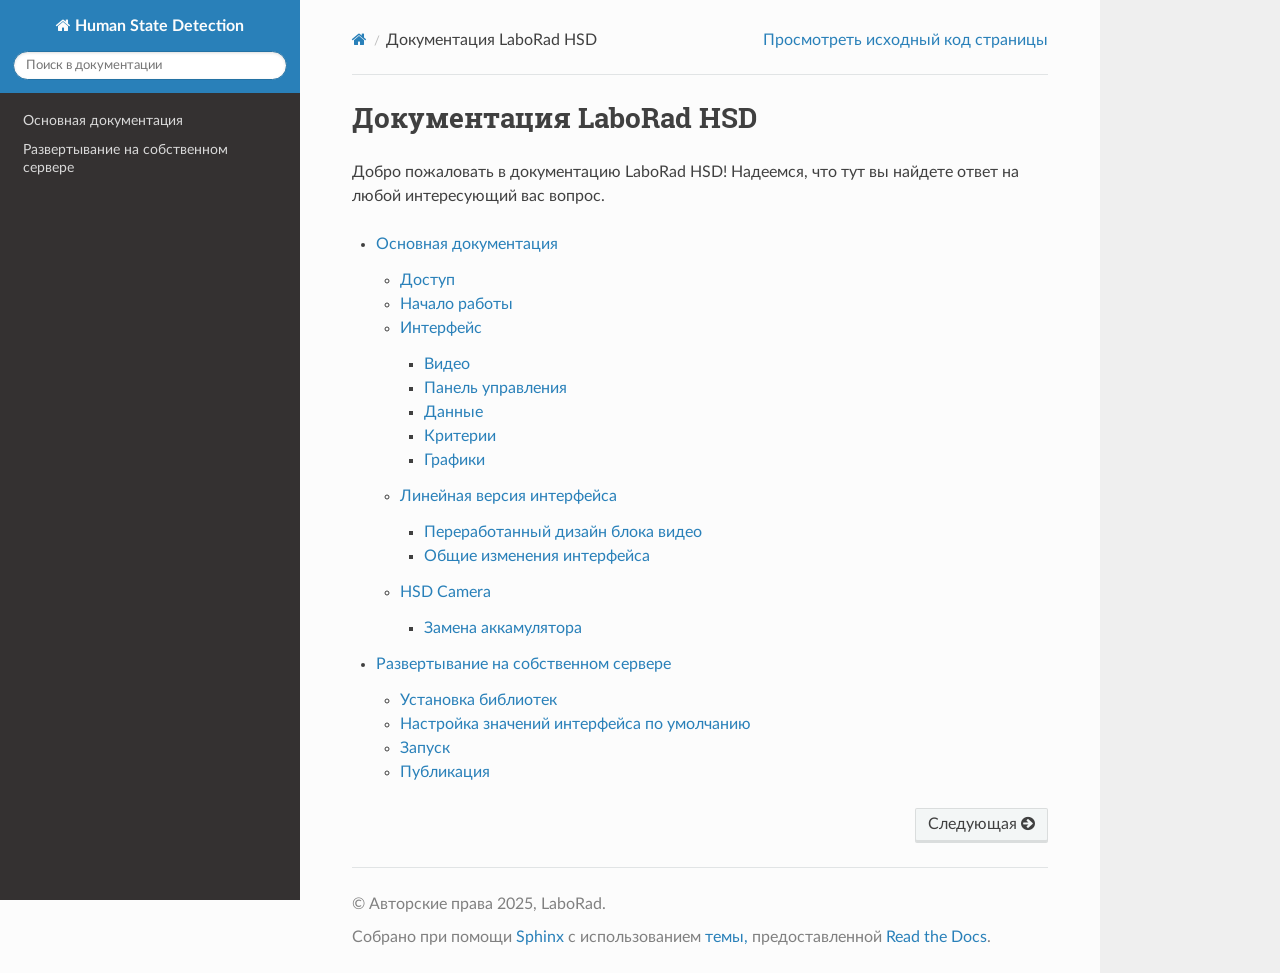
==== index.html @ dffed7c3 "Upload" ====
<!DOCTYPE html>
<html class="writer-html5" lang="ru" data-content_root="./">
<head>
  <meta charset="utf-8" /><meta name="viewport" content="width=device-width, initial-scale=1" />

  <meta name="viewport" content="width=device-width, initial-scale=1.0" />
  <title>Документация LaboRad HSD &mdash; документация Human State Detection preview 1.2.1</title>
      <link rel="stylesheet" type="text/css" href="_static/pygments.css?v=80d5e7a1" />
      <link rel="stylesheet" type="text/css" href="_static/css/theme.css?v=e59714d7" />

  
      <script src="_static/jquery.js?v=5d32c60e"></script>
      <script src="_static/_sphinx_javascript_frameworks_compat.js?v=2cd50e6c"></script>
      <script src="_static/documentation_options.js?v=bc2f3c57"></script>
      <script src="_static/doctools.js?v=9bcbadda"></script>
      <script src="_static/sphinx_highlight.js?v=dc90522c"></script>
      <script src="_static/translations.js?v=5b699b7f"></script>
    <script src="_static/js/theme.js"></script>
    <link rel="index" title="Алфавитный указатель" href="genindex.html" />
    <link rel="search" title="Поиск" href="search.html" />
    <link rel="next" title="Основная документация" href="main.html" /> 
</head>

<body class="wy-body-for-nav"> 
  <div class="wy-grid-for-nav">
    <nav data-toggle="wy-nav-shift" class="wy-nav-side">
      <div class="wy-side-scroll">
        <div class="wy-side-nav-search" >

          
          
          <a href="#" class="icon icon-home">
            Human State Detection
          </a>
<div role="search">
  <form id="rtd-search-form" class="wy-form" action="search.html" method="get">
    <input type="text" name="q" placeholder="Поиск в документации" aria-label="Поиск в документации" />
    <input type="hidden" name="check_keywords" value="yes" />
    <input type="hidden" name="area" value="default" />
  </form>
</div>
        </div><div class="wy-menu wy-menu-vertical" data-spy="affix" role="navigation" aria-label="Меню навигации">
              <ul>
<li class="toctree-l1"><a class="reference internal" href="main.html">Основная документация</a></li>
<li class="toctree-l1"><a class="reference internal" href="server.html">Развертывание на собственном сервере</a></li>
</ul>

        </div>
      </div>
    </nav>

    <section data-toggle="wy-nav-shift" class="wy-nav-content-wrap"><nav class="wy-nav-top" aria-label="Меню навигации для мобильных устройств" >
          <i data-toggle="wy-nav-top" class="fa fa-bars"></i>
          <a href="#">Human State Detection</a>
      </nav>

      <div class="wy-nav-content">
        <div class="rst-content">
          <div role="navigation" aria-label="Навигация по страницам">
  <ul class="wy-breadcrumbs">
      <li><a href="#" class="icon icon-home" aria-label="Home"></a></li>
      <li class="breadcrumb-item active">Документация LaboRad HSD</li>
      <li class="wy-breadcrumbs-aside">
            <a href="_sources/index.rst.txt" rel="nofollow"> Просмотреть исходный код страницы</a>
      </li>
  </ul>
  <hr/>
</div>
          <div role="main" class="document" itemscope="itemscope" itemtype="http://schema.org/Article">
           <div itemprop="articleBody">
             
  <section id="laborad-hsd">
<h1>Документация LaboRad HSD<a class="headerlink" href="#laborad-hsd" title="Ссылка на этот заголовок"></a></h1>
<p>Добро пожаловать в документацию LaboRad HSD! Надеемся, что тут вы найдете ответ на любой интересующий вас вопрос.</p>
<div class="toctree-wrapper compound">
<ul>
<li class="toctree-l1"><a class="reference internal" href="main.html">Основная документация</a><ul>
<li class="toctree-l2"><a class="reference internal" href="main.html#id3">Доступ</a></li>
<li class="toctree-l2"><a class="reference internal" href="main.html#id4">Начало работы</a></li>
<li class="toctree-l2"><a class="reference internal" href="main.html#id5">Интерфейс</a><ul>
<li class="toctree-l3"><a class="reference internal" href="main.html#id6">Видео</a></li>
<li class="toctree-l3"><a class="reference internal" href="main.html#id7">Панель управления</a></li>
<li class="toctree-l3"><a class="reference internal" href="main.html#id8">Данные</a></li>
<li class="toctree-l3"><a class="reference internal" href="main.html#id9">Критерии</a></li>
<li class="toctree-l3"><a class="reference internal" href="main.html#id11">Графики</a></li>
</ul>
</li>
<li class="toctree-l2"><a class="reference internal" href="main.html#id12">Линейная версия интерфейса</a><ul>
<li class="toctree-l3"><a class="reference internal" href="main.html#id13">Переработанный дизайн блока видео</a></li>
<li class="toctree-l3"><a class="reference internal" href="main.html#id14">Общие изменения интерфейса</a></li>
</ul>
</li>
<li class="toctree-l2"><a class="reference internal" href="main.html#hsd-camera">HSD Camera</a><ul>
<li class="toctree-l3"><a class="reference internal" href="main.html#id15">Замена аккамулятора</a></li>
</ul>
</li>
</ul>
</li>
<li class="toctree-l1"><a class="reference internal" href="server.html">Развертывание на собственном сервере</a><ul>
<li class="toctree-l2"><a class="reference internal" href="server.html#id2">Установка библиотек</a></li>
<li class="toctree-l2"><a class="reference internal" href="server.html#id3">Настройка значений интерфейса по умолчанию</a></li>
<li class="toctree-l2"><a class="reference internal" href="server.html#id4">Запуск</a></li>
<li class="toctree-l2"><a class="reference internal" href="server.html#id7">Публикация</a></li>
</ul>
</li>
</ul>
</div>
</section>


           </div>
          </div>
          <footer><div class="rst-footer-buttons" role="navigation" aria-label="Нижняя область">
        <a href="main.html" class="btn btn-neutral float-right" title="Основная документация" accesskey="n" rel="next">Следующая <span class="fa fa-arrow-circle-right" aria-hidden="true"></span></a>
    </div>

  <hr/>

  <div role="contentinfo">
    <p>&#169; Авторские права 2025, LaboRad. </p>
  </div>

  Собрано при помощи <a href="https://www.sphinx-doc.org/">Sphinx</a> с использованием
    <a href="https://github.com/readthedocs/sphinx_rtd_theme">темы,</a>
    предоставленной <a href="https://readthedocs.org">Read the Docs</a>.
   

</footer>
        </div>
      </div>
    </section>
  </div>
  <script>
      jQuery(function () {
          SphinxRtdTheme.Navigation.enable(true);
      });
  </script> 

</body>
</html>
---- _static/css/theme.css ----
html{box-sizing:border-box}*,:after,:before{box-sizing:inherit}article,aside,details,figcaption,figure,footer,header,hgroup,nav,section{display:block}audio,canvas,video{display:inline-block;*display:inline;*zoom:1}[hidden],audio:not([controls]){display:none}*{-webkit-box-sizing:border-box;-moz-box-sizing:border-box;box-sizing:border-box}html{font-size:100%;-webkit-text-size-adjust:100%;-ms-text-size-adjust:100%}body{margin:0}a:active,a:hover{outline:0}abbr[title]{border-bottom:1px dotted}b,strong{font-weight:700}blockquote{margin:0}dfn{font-style:italic}ins{background:#ff9;text-decoration:none}ins,mark{color:#000}mark{background:#ff0;font-style:italic;font-weight:700}.rst-content code,.rst-content tt,code,kbd,pre,samp{font-family:monospace,serif;_font-family:courier new,monospace;font-size:1em}pre{white-space:pre}q{quotes:none}q:after,q:before{content:"";content:none}small{font-size:85%}sub,sup{font-size:75%;line-height:0;position:relative;vertical-align:baseline}sup{top:-.5em}sub{bottom:-.25em}dl,ol,ul{margin:0;padding:0;list-style:none;list-style-image:none}li{list-style:none}dd{margin:0}img{border:0;-ms-interpolation-mode:bicubic;vertical-align:middle;max-width:100%}svg:not(:root){overflow:hidden}figure,form{margin:0}label{cursor:pointer}button,input,select,textarea{font-size:100%;margin:0;vertical-align:baseline;*vertical-align:middle}button,input{line-height:normal}button,input[type=button],input[type=reset],input[type=submit]{cursor:pointer;-webkit-appearance:button;*overflow:visible}button[disabled],input[disabled]{cursor:default}input[type=search]{-webkit-appearance:textfield;-moz-box-sizing:content-box;-webkit-box-sizing:content-box;box-sizing:content-box}textarea{resize:vertical}table{border-collapse:collapse;border-spacing:0}td{vertical-align:top}.chromeframe{margin:.2em 0;background:#ccc;color:#000;padding:.2em 0}.ir{display:block;border:0;text-indent:-999em;overflow:hidden;background-color:transparent;background-repeat:no-repeat;text-align:left;direction:ltr;*line-height:0}.ir br{display:none}.hidden{display:none!important;visibility:hidden}.visuallyhidden{border:0;clip:rect(0 0 0 0);height:1px;margin:-1px;overflow:hidden;padding:0;position:absolute;width:1px}.visuallyhidden.focusable:active,.visuallyhidden.focusable:focus{clip:auto;height:auto;margin:0;overflow:visible;position:static;width:auto}.invisible{visibility:hidden}.relative{position:relative}big,small{font-size:100%}@media print{body,html,section{background:none!important}*{box-shadow:none!important;text-shadow:none!important;filter:none!important;-ms-filter:none!important}a,a:visited{text-decoration:underline}.ir a:after,a[href^="#"]:after,a[href^="javascript:"]:after{content:""}blockquote,pre{page-break-inside:avoid}thead{display:table-header-group}img,tr{page-break-inside:avoid}img{max-width:100%!important}@page{margin:.5cm}.rst-content .toctree-wrapper>p.caption,h2,h3,p{orphans:3;widows:3}.rst-content .toctree-wrapper>p.caption,h2,h3{page-break-after:avoid}}.btn,.fa:before,.icon:before,.rst-content .admonition,.rst-content .admonition-title:before,.rst-content .admonition-todo,.rst-content .attention,.rst-content .caution,.rst-content .code-block-caption .headerlink:before,.rst-content .danger,.rst-content .eqno .headerlink:before,.rst-content .error,.rst-content .hint,.rst-content .important,.rst-content .note,.rst-content .seealso,.rst-content .tip,.rst-content .warning,.rst-content code.download span:first-child:before,.rst-content dl dt .headerlink:before,.rst-content h1 .headerlink:before,.rst-content h2 .headerlink:before,.rst-content h3 .headerlink:before,.rst-content h4 .headerlink:before,.rst-content h5 .headerlink:before,.rst-content h6 .headerlink:before,.rst-content p.caption .headerlink:before,.rst-content p .headerlink:before,.rst-content table>caption .headerlink:before,.rst-content tt.download span:first-child:before,.wy-alert,.wy-dropdown .caret:before,.wy-inline-validate.wy-inline-validate-danger .wy-input-context:before,.wy-inline-validate.wy-inline-validate-info .wy-input-context:before,.wy-inline-validate.wy-inline-validate-success .wy-input-context:before,.wy-inline-validate.wy-inline-validate-warning .wy-input-context:before,.wy-menu-vertical li.current>a button.toctree-expand:before,.wy-menu-vertical li.on a button.toctree-expand:before,.wy-menu-vertical li button.toctree-expand:before,input[type=color],input[type=date],input[type=datetime-local],input[type=datetime],input[type=email],input[type=month],input[type=number],input[type=password],input[type=search],input[type=tel],input[type=text],input[type=time],input[type=url],input[type=week],select,textarea{-webkit-font-smoothing:antialiased}.clearfix{*zoom:1}.clearfix:after,.clearfix:before{display:table;content:""}.clearfix:after{clear:both}/*!
 *  Font Awesome 4.7.0 by @davegandy - http://fontawesome.io - @fontawesome
 *  License - http://fontawesome.io/license (Font: SIL OFL 1.1, CSS: MIT License)
 */@font-face{font-family:FontAwesome;src:url(fonts/fontawesome-webfont.eot?674f50d287a8c48dc19ba404d20fe713);src:url(fonts/fontawesome-webfont.eot?674f50d287a8c48dc19ba404d20fe713?#iefix&v=4.7.0) format("embedded-opentype"),url(fonts/fontawesome-webfont.woff2?af7ae505a9eed503f8b8e6982036873e) format("woff2"),url(fonts/fontawesome-webfont.woff?fee66e712a8a08eef5805a46892932ad) format("woff"),url(fonts/fontawesome-webfont.ttf?b06871f281fee6b241d60582ae9369b9) format("truetype"),url(fonts/fontawesome-webfont.svg?912ec66d7572ff821749319396470bde#fontawesomeregular) format("svg");font-weight:400;font-style:normal}.fa,.icon,.rst-content .admonition-title,.rst-content .code-block-caption .headerlink,.rst-content .eqno .headerlink,.rst-content code.download span:first-child,.rst-content dl dt .headerlink,.rst-content h1 .headerlink,.rst-content h2 .headerlink,.rst-content h3 .headerlink,.rst-content h4 .headerlink,.rst-content h5 .headerlink,.rst-content h6 .headerlink,.rst-content p.caption .headerlink,.rst-content p .headerlink,.rst-content table>caption .headerlink,.rst-content tt.download span:first-child,.wy-menu-vertical li.current>a button.toctree-expand,.wy-menu-vertical li.on a button.toctree-expand,.wy-menu-vertical li button.toctree-expand{display:inline-block;font:normal normal normal 14px/1 FontAwesome;font-size:inherit;text-rendering:auto;-webkit-font-smoothing:antialiased;-moz-osx-font-smoothing:grayscale}.fa-lg{font-size:1.33333em;line-height:.75em;vertical-align:-15%}.fa-2x{font-size:2em}.fa-3x{font-size:3em}.fa-4x{font-size:4em}.fa-5x{font-size:5em}.fa-fw{width:1.28571em;text-align:center}.fa-ul{padding-left:0;margin-left:2.14286em;list-style-type:none}.fa-ul>li{position:relative}.fa-li{position:absolute;left:-2.14286em;width:2.14286em;top:.14286em;text-align:center}.fa-li.fa-lg{left:-1.85714em}.fa-border{padding:.2em .25em .15em;border:.08em solid #eee;border-radius:.1em}.fa-pull-left{float:left}.fa-pull-right{float:right}.fa-pull-left.icon,.fa.fa-pull-left,.rst-content .code-block-caption .fa-pull-left.headerlink,.rst-content .eqno .fa-pull-left.headerlink,.rst-content .fa-pull-left.admonition-title,.rst-content code.download span.fa-pull-left:first-child,.rst-content dl dt .fa-pull-left.headerlink,.rst-content h1 .fa-pull-left.headerlink,.rst-content h2 .fa-pull-left.headerlink,.rst-content h3 .fa-pull-left.headerlink,.rst-content h4 .fa-pull-left.headerlink,.rst-content h5 .fa-pull-left.headerlink,.rst-content h6 .fa-pull-left.headerlink,.rst-content p .fa-pull-left.headerlink,.rst-content table>caption .fa-pull-left.headerlink,.rst-content tt.download span.fa-pull-left:first-child,.wy-menu-vertical li.current>a button.fa-pull-left.toctree-expand,.wy-menu-vertical li.on a button.fa-pull-left.toctree-expand,.wy-menu-vertical li button.fa-pull-left.toctree-expand{margin-right:.3em}.fa-pull-right.icon,.fa.fa-pull-right,.rst-content .code-block-caption .fa-pull-right.headerlink,.rst-content .eqno .fa-pull-right.headerlink,.rst-content .fa-pull-right.admonition-title,.rst-content code.download span.fa-pull-right:first-child,.rst-content dl dt .fa-pull-right.headerlink,.rst-content h1 .fa-pull-right.headerlink,.rst-content h2 .fa-pull-right.headerlink,.rst-content h3 .fa-pull-right.headerlink,.rst-content h4 .fa-pull-right.headerlink,.rst-content h5 .fa-pull-right.headerlink,.rst-content h6 .fa-pull-right.headerlink,.rst-content p .fa-pull-right.headerlink,.rst-content table>caption .fa-pull-right.headerlink,.rst-content tt.download span.fa-pull-right:first-child,.wy-menu-vertical li.current>a button.fa-pull-right.toctree-expand,.wy-menu-vertical li.on a button.fa-pull-right.toctree-expand,.wy-menu-vertical li button.fa-pull-right.toctree-expand{margin-left:.3em}.pull-right{float:right}.pull-left{float:left}.fa.pull-left,.pull-left.icon,.rst-content .code-block-caption .pull-left.headerlink,.rst-content .eqno .pull-left.headerlink,.rst-content .pull-left.admonition-title,.rst-content code.download span.pull-left:first-child,.rst-content dl dt .pull-left.headerlink,.rst-content h1 .pull-left.headerlink,.rst-content h2 .pull-left.headerlink,.rst-content h3 .pull-left.headerlink,.rst-content h4 .pull-left.headerlink,.rst-content h5 .pull-left.headerlink,.rst-content h6 .pull-left.headerlink,.rst-content p .pull-left.headerlink,.rst-content table>caption .pull-left.headerlink,.rst-content tt.download span.pull-left:first-child,.wy-menu-vertical li.current>a button.pull-left.toctree-expand,.wy-menu-vertical li.on a button.pull-left.toctree-expand,.wy-menu-vertical li button.pull-left.toctree-expand{margin-right:.3em}.fa.pull-right,.pull-right.icon,.rst-content .code-block-caption .pull-right.headerlink,.rst-content .eqno .pull-right.headerlink,.rst-content .pull-right.admonition-title,.rst-content code.download span.pull-right:first-child,.rst-content dl dt .pull-right.headerlink,.rst-content h1 .pull-right.headerlink,.rst-content h2 .pull-right.headerlink,.rst-content h3 .pull-right.headerlink,.rst-content h4 .pull-right.headerlink,.rst-content h5 .pull-right.headerlink,.rst-content h6 .pull-right.headerlink,.rst-content p .pull-right.headerlink,.rst-content table>caption .pull-right.headerlink,.rst-content tt.download span.pull-right:first-child,.wy-menu-vertical li.current>a button.pull-right.toctree-expand,.wy-menu-vertical li.on a button.pull-right.toctree-expand,.wy-menu-vertical li button.pull-right.toctree-expand{margin-left:.3em}.fa-spin{-webkit-animation:fa-spin 2s linear infinite;animation:fa-spin 2s linear infinite}.fa-pulse{-webkit-animation:fa-spin 1s steps(8) infinite;animation:fa-spin 1s steps(8) infinite}@-webkit-keyframes fa-spin{0%{-webkit-transform:rotate(0deg);transform:rotate(0deg)}to{-webkit-transform:rotate(359deg);transform:rotate(359deg)}}@keyframes fa-spin{0%{-webkit-transform:rotate(0deg);transform:rotate(0deg)}to{-webkit-transform:rotate(359deg);transform:rotate(359deg)}}.fa-rotate-90{-ms-filter:"progid:DXImageTransform.Microsoft.BasicImage(rotation=1)";-webkit-transform:rotate(90deg);-ms-transform:rotate(90deg);transform:rotate(90deg)}.fa-rotate-180{-ms-filter:"progid:DXImageTransform.Microsoft.BasicImage(rotation=2)";-webkit-transform:rotate(180deg);-ms-transform:rotate(180deg);transform:rotate(180deg)}.fa-rotate-270{-ms-filter:"progid:DXImageTransform.Microsoft.BasicImage(rotation=3)";-webkit-transform:rotate(270deg);-ms-transform:rotate(270deg);transform:rotate(270deg)}.fa-flip-horizontal{-ms-filter:"progid:DXImageTransform.Microsoft.BasicImage(rotation=0, mirror=1)";-webkit-transform:scaleX(-1);-ms-transform:scaleX(-1);transform:scaleX(-1)}.fa-flip-vertical{-ms-filter:"progid:DXImageTransform.Microsoft.BasicImage(rotation=2, mirror=1)";-webkit-transform:scaleY(-1);-ms-transform:scaleY(-1);transform:scaleY(-1)}:root .fa-flip-horizontal,:root .fa-flip-vertical,:root .fa-rotate-90,:root .fa-rotate-180,:root .fa-rotate-270{filter:none}.fa-stack{position:relative;display:inline-block;width:2em;height:2em;line-height:2em;vertical-align:middle}.fa-stack-1x,.fa-stack-2x{position:absolute;left:0;width:100%;text-align:center}.fa-stack-1x{line-height:inherit}.fa-stack-2x{font-size:2em}.fa-inverse{color:#fff}.fa-glass:before{content:""}.fa-music:before{content:""}.fa-search:before,.icon-search:before{content:""}.fa-envelope-o:before{content:""}.fa-heart:before{content:""}.fa-star:before{content:""}.fa-star-o:before{content:""}.fa-user:before{content:""}.fa-film:before{content:""}.fa-th-large:before{content:""}.fa-th:before{content:""}.fa-th-list:before{content:""}.fa-check:before{content:""}.fa-close:before,.fa-remove:before,.fa-times:before{content:""}.fa-search-plus:before{content:""}.fa-search-minus:before{content:""}.fa-power-off:before{content:""}.fa-signal:before{content:""}.fa-cog:before,.fa-gear:before{content:""}.fa-trash-o:before{content:""}.fa-home:before,.icon-home:before{content:""}.fa-file-o:before{content:""}.fa-clock-o:before{content:""}.fa-road:before{content:""}.fa-download:before,.rst-content code.download span:first-child:before,.rst-content tt.download span:first-child:before{content:""}.fa-arrow-circle-o-down:before{content:""}.fa-arrow-circle-o-up:before{content:""}.fa-inbox:before{content:""}.fa-play-circle-o:before{content:""}.fa-repeat:before,.fa-rotate-right:before{content:""}.fa-refresh:before{content:""}.fa-list-alt:before{content:""}.fa-lock:before{content:""}.fa-flag:before{content:""}.fa-headphones:before{content:""}.fa-volume-off:before{content:""}.fa-volume-down:before{content:""}.fa-volume-up:before{content:""}.fa-qrcode:before{content:""}.fa-barcode:before{content:""}.fa-tag:before{content:""}.fa-tags:before{content:""}.fa-book:before,.icon-book:before{content:""}.fa-bookmark:before{content:""}.fa-print:before{content:""}.fa-camera:before{content:""}.fa-font:before{content:""}.fa-bold:before{content:""}.fa-italic:before{content:""}.fa-text-height:before{content:""}.fa-text-width:before{content:""}.fa-align-left:before{content:""}.fa-align-center:before{content:""}.fa-align-right:before{content:""}.fa-align-justify:before{content:""}.fa-list:before{content:""}.fa-dedent:before,.fa-outdent:before{content:""}.fa-indent:before{content:""}.fa-video-camera:before{content:""}.fa-image:before,.fa-photo:before,.fa-picture-o:before{content:""}.fa-pencil:before{content:""}.fa-map-marker:before{content:""}.fa-adjust:before{content:""}.fa-tint:before{content:""}.fa-edit:before,.fa-pencil-square-o:before{content:""}.fa-share-square-o:before{content:""}.fa-check-square-o:before{content:""}.fa-arrows:before{content:""}.fa-step-backward:before{content:""}.fa-fast-backward:before{content:""}.fa-backward:before{content:""}.fa-play:before{content:""}.fa-pause:before{content:""}.fa-stop:before{content:""}.fa-forward:before{content:""}.fa-fast-forward:before{content:""}.fa-step-forward:before{content:""}.fa-eject:before{content:""}.fa-chevron-left:before{content:""}.fa-chevron-right:before{content:""}.fa-plus-circle:before{content:""}.fa-minus-circle:before{content:""}.fa-times-circle:before,.wy-inline-validate.wy-inline-validate-danger .wy-input-context:before{content:""}.fa-check-circle:before,.wy-inline-validate.wy-inline-validate-success .wy-input-context:before{content:""}.fa-question-circle:before{content:""}.fa-info-circle:before{content:""}.fa-crosshairs:before{content:""}.fa-times-circle-o:before{content:""}.fa-check-circle-o:before{content:""}.fa-ban:before{content:""}.fa-arrow-left:before{content:""}.fa-arrow-right:before{content:""}.fa-arrow-up:before{content:""}.fa-arrow-down:before{content:""}.fa-mail-forward:before,.fa-share:before{content:""}.fa-expand:before{content:""}.fa-compress:before{content:""}.fa-plus:before{content:""}.fa-minus:before{content:""}.fa-asterisk:before{content:""}.fa-exclamation-circle:before,.rst-content .admonition-title:before,.wy-inline-validate.wy-inline-validate-info .wy-input-context:before,.wy-inline-validate.wy-inline-validate-warning .wy-input-context:before{content:""}.fa-gift:before{content:""}.fa-leaf:before{content:""}.fa-fire:before,.icon-fire:before{content:""}.fa-eye:before{content:""}.fa-eye-slash:before{content:""}.fa-exclamation-triangle:before,.fa-warning:before{content:""}.fa-plane:before{content:""}.fa-calendar:before{content:""}.fa-random:before{content:""}.fa-comment:before{content:""}.fa-magnet:before{content:""}.fa-chevron-up:before{content:""}.fa-chevron-down:before{content:""}.fa-retweet:before{content:""}.fa-shopping-cart:before{content:""}.fa-folder:before{content:""}.fa-folder-open:before{content:""}.fa-arrows-v:before{content:""}.fa-arrows-h:before{content:""}.fa-bar-chart-o:before,.fa-bar-chart:before{content:""}.fa-twitter-square:before{content:""}.fa-facebook-square:before{content:""}.fa-camera-retro:before{content:""}.fa-key:before{content:""}.fa-cogs:before,.fa-gears:before{content:""}.fa-comments:before{content:""}.fa-thumbs-o-up:before{content:""}.fa-thumbs-o-down:before{content:""}.fa-star-half:before{content:""}.fa-heart-o:before{content:""}.fa-sign-out:before{content:""}.fa-linkedin-square:before{content:""}.fa-thumb-tack:before{content:""}.fa-external-link:before{content:""}.fa-sign-in:before{content:""}.fa-trophy:before{content:""}.fa-github-square:before{content:""}.fa-upload:before{content:""}.fa-lemon-o:before{content:""}.fa-phone:before{content:""}.fa-square-o:before{content:""}.fa-bookmark-o:before{content:""}.fa-phone-square:before{content:""}.fa-twitter:before{content:""}.fa-facebook-f:before,.fa-facebook:before{content:""}.fa-github:before,.icon-github:before{content:""}.fa-unlock:before{content:""}.fa-credit-card:before{content:""}.fa-feed:before,.fa-rss:before{content:""}.fa-hdd-o:before{content:""}.fa-bullhorn:before{content:""}.fa-bell:before{content:""}.fa-certificate:before{content:""}.fa-hand-o-right:before{content:""}.fa-hand-o-left:before{content:""}.fa-hand-o-up:before{content:""}.fa-hand-o-down:before{content:""}.fa-arrow-circle-left:before,.icon-circle-arrow-left:before{content:""}.fa-arrow-circle-right:before,.icon-circle-arrow-right:before{content:""}.fa-arrow-circle-up:before{content:""}.fa-arrow-circle-down:before{content:""}.fa-globe:before{content:""}.fa-wrench:before{content:""}.fa-tasks:before{content:""}.fa-filter:before{content:""}.fa-briefcase:before{content:""}.fa-arrows-alt:before{content:""}.fa-group:before,.fa-users:before{content:""}.fa-chain:before,.fa-link:before,.icon-link:before{content:""}.fa-cloud:before{content:""}.fa-flask:before{content:""}.fa-cut:before,.fa-scissors:before{content:""}.fa-copy:before,.fa-files-o:before{content:""}.fa-paperclip:before{content:""}.fa-floppy-o:before,.fa-save:before{content:""}.fa-square:before{content:""}.fa-bars:before,.fa-navicon:before,.fa-reorder:before{content:""}.fa-list-ul:before{content:""}.fa-list-ol:before{content:""}.fa-strikethrough:before{content:""}.fa-underline:before{content:""}.fa-table:before{content:""}.fa-magic:before{content:""}.fa-truck:before{content:""}.fa-pinterest:before{content:""}.fa-pinterest-square:before{content:""}.fa-google-plus-square:before{content:""}.fa-google-plus:before{content:""}.fa-money:before{content:""}.fa-caret-down:before,.icon-caret-down:before,.wy-dropdown .caret:before{content:""}.fa-caret-up:before{content:""}.fa-caret-left:before{content:""}.fa-caret-right:before{content:""}.fa-columns:before{content:""}.fa-sort:before,.fa-unsorted:before{content:""}.fa-sort-desc:before,.fa-sort-down:before{content:""}.fa-sort-asc:before,.fa-sort-up:before{content:""}.fa-envelope:before{content:""}.fa-linkedin:before{content:""}.fa-rotate-left:before,.fa-undo:before{content:""}.fa-gavel:before,.fa-legal:before{content:""}.fa-dashboard:before,.fa-tachometer:before{content:""}.fa-comment-o:before{content:""}.fa-comments-o:before{content:""}.fa-bolt:before,.fa-flash:before{content:""}.fa-sitemap:before{content:""}.fa-umbrella:before{content:""}.fa-clipboard:before,.fa-paste:before{content:""}.fa-lightbulb-o:before{content:""}.fa-exchange:before{content:""}.fa-cloud-download:before{content:""}.fa-cloud-upload:before{content:""}.fa-user-md:before{content:""}.fa-stethoscope:before{content:""}.fa-suitcase:before{content:""}.fa-bell-o:before{content:""}.fa-coffee:before{content:""}.fa-cutlery:before{content:""}.fa-file-text-o:before{content:""}.fa-building-o:before{content:""}.fa-hospital-o:before{content:""}.fa-ambulance:before{content:""}.fa-medkit:before{content:""}.fa-fighter-jet:before{content:""}.fa-beer:before{content:""}.fa-h-square:before{content:""}.fa-plus-square:before{content:""}.fa-angle-double-left:before{content:""}.fa-angle-double-right:before{content:""}.fa-angle-double-up:before{content:""}.fa-angle-double-down:before{content:""}.fa-angle-left:before{content:""}.fa-angle-right:before{content:""}.fa-angle-up:before{content:""}.fa-angle-down:before{content:""}.fa-desktop:before{content:""}.fa-laptop:before{content:""}.fa-tablet:before{content:""}.fa-mobile-phone:before,.fa-mobile:before{content:""}.fa-circle-o:before{content:""}.fa-quote-left:before{content:""}.fa-quote-right:before{content:""}.fa-spinner:before{content:""}.fa-circle:before{content:""}.fa-mail-reply:before,.fa-reply:before{content:""}.fa-github-alt:before{content:""}.fa-folder-o:before{content:""}.fa-folder-open-o:before{content:""}.fa-smile-o:before{content:""}.fa-frown-o:before{content:""}.fa-meh-o:before{content:""}.fa-gamepad:before{content:""}.fa-keyboard-o:before{content:""}.fa-flag-o:before{content:""}.fa-flag-checkered:before{content:""}.fa-terminal:before{content:""}.fa-code:before{content:""}.fa-mail-reply-all:before,.fa-reply-all:before{content:""}.fa-star-half-empty:before,.fa-star-half-full:before,.fa-star-half-o:before{content:""}.fa-location-arrow:before{content:""}.fa-crop:before{content:""}.fa-code-fork:before{content:""}.fa-chain-broken:before,.fa-unlink:before{content:""}.fa-question:before{content:""}.fa-info:before{content:""}.fa-exclamation:before{content:""}.fa-superscript:before{content:""}.fa-subscript:before{content:""}.fa-eraser:before{content:""}.fa-puzzle-piece:before{content:""}.fa-microphone:before{content:""}.fa-microphone-slash:before{content:""}.fa-shield:before{content:""}.fa-calendar-o:before{content:""}.fa-fire-extinguisher:before{content:""}.fa-rocket:before{content:""}.fa-maxcdn:before{content:""}.fa-chevron-circle-left:before{content:""}.fa-chevron-circle-right:before{content:""}.fa-chevron-circle-up:before{content:""}.fa-chevron-circle-down:before{content:""}.fa-html5:before{content:""}.fa-css3:before{content:""}.fa-anchor:before{content:""}.fa-unlock-alt:before{content:""}.fa-bullseye:before{content:""}.fa-ellipsis-h:before{content:""}.fa-ellipsis-v:before{content:""}.fa-rss-square:before{content:""}.fa-play-circle:before{content:""}.fa-ticket:before{content:""}.fa-minus-square:before{content:""}.fa-minus-square-o:before,.wy-menu-vertical li.current>a button.toctree-expand:before,.wy-menu-vertical li.on a button.toctree-expand:before{content:""}.fa-level-up:before{content:""}.fa-level-down:before{content:""}.fa-check-square:before{content:""}.fa-pencil-square:before{content:""}.fa-external-link-square:before{content:""}.fa-share-square:before{content:""}.fa-compass:before{content:""}.fa-caret-square-o-down:before,.fa-toggle-down:before{content:""}.fa-caret-square-o-up:before,.fa-toggle-up:before{content:""}.fa-caret-square-o-right:before,.fa-toggle-right:before{content:""}.fa-eur:before,.fa-euro:before{content:""}.fa-gbp:before{content:""}.fa-dollar:before,.fa-usd:before{content:""}.fa-inr:before,.fa-rupee:before{content:""}.fa-cny:before,.fa-jpy:before,.fa-rmb:before,.fa-yen:before{content:""}.fa-rouble:before,.fa-rub:before,.fa-ruble:before{content:""}.fa-krw:before,.fa-won:before{content:""}.fa-bitcoin:before,.fa-btc:before{content:""}.fa-file:before{content:""}.fa-file-text:before{content:""}.fa-sort-alpha-asc:before{content:""}.fa-sort-alpha-desc:before{content:""}.fa-sort-amount-asc:before{content:""}.fa-sort-amount-desc:before{content:""}.fa-sort-numeric-asc:before{content:""}.fa-sort-numeric-desc:before{content:""}.fa-thumbs-up:before{content:""}.fa-thumbs-down:before{content:""}.fa-youtube-square:before{content:""}.fa-youtube:before{content:""}.fa-xing:before{content:""}.fa-xing-square:before{content:""}.fa-youtube-play:before{content:""}.fa-dropbox:before{content:""}.fa-stack-overflow:before{content:""}.fa-instagram:before{content:""}.fa-flickr:before{content:""}.fa-adn:before{content:""}.fa-bitbucket:before,.icon-bitbucket:before{content:""}.fa-bitbucket-square:before{content:""}.fa-tumblr:before{content:""}.fa-tumblr-square:before{content:""}.fa-long-arrow-down:before{content:""}.fa-long-arrow-up:before{content:""}.fa-long-arrow-left:before{content:""}.fa-long-arrow-right:before{content:""}.fa-apple:before{content:""}.fa-windows:before{content:""}.fa-android:before{content:""}.fa-linux:before{content:""}.fa-dribbble:before{content:""}.fa-skype:before{content:""}.fa-foursquare:before{content:""}.fa-trello:before{content:""}.fa-female:before{content:""}.fa-male:before{content:""}.fa-gittip:before,.fa-gratipay:before{content:""}.fa-sun-o:before{content:""}.fa-moon-o:before{content:""}.fa-archive:before{content:""}.fa-bug:before{content:""}.fa-vk:before{content:""}.fa-weibo:before{content:""}.fa-renren:before{content:""}.fa-pagelines:before{content:""}.fa-stack-exchange:before{content:""}.fa-arrow-circle-o-right:before{content:""}.fa-arrow-circle-o-left:before{content:""}.fa-caret-square-o-left:before,.fa-toggle-left:before{content:""}.fa-dot-circle-o:before{content:""}.fa-wheelchair:before{content:""}.fa-vimeo-square:before{content:""}.fa-try:before,.fa-turkish-lira:before{content:""}.fa-plus-square-o:before,.wy-menu-vertical li button.toctree-expand:before{content:""}.fa-space-shuttle:before{content:""}.fa-slack:before{content:""}.fa-envelope-square:before{content:""}.fa-wordpress:before{content:""}.fa-openid:before{content:""}.fa-bank:before,.fa-institution:before,.fa-university:before{content:""}.fa-graduation-cap:before,.fa-mortar-board:before{content:""}.fa-yahoo:before{content:""}.fa-google:before{content:""}.fa-reddit:before{content:""}.fa-reddit-square:before{content:""}.fa-stumbleupon-circle:before{content:""}.fa-stumbleupon:before{content:""}.fa-delicious:before{content:""}.fa-digg:before{content:""}.fa-pied-piper-pp:before{content:""}.fa-pied-piper-alt:before{content:""}.fa-drupal:before{content:""}.fa-joomla:before{content:""}.fa-language:before{content:""}.fa-fax:before{content:""}.fa-building:before{content:""}.fa-child:before{content:""}.fa-paw:before{content:""}.fa-spoon:before{content:""}.fa-cube:before{content:""}.fa-cubes:before{content:""}.fa-behance:before{content:""}.fa-behance-square:before{content:""}.fa-steam:before{content:""}.fa-steam-square:before{content:""}.fa-recycle:before{content:""}.fa-automobile:before,.fa-car:before{content:""}.fa-cab:before,.fa-taxi:before{content:""}.fa-tree:before{content:""}.fa-spotify:before{content:""}.fa-deviantart:before{content:""}.fa-soundcloud:before{content:""}.fa-database:before{content:""}.fa-file-pdf-o:before{content:""}.fa-file-word-o:before{content:""}.fa-file-excel-o:before{content:""}.fa-file-powerpoint-o:before{content:""}.fa-file-image-o:before,.fa-file-photo-o:before,.fa-file-picture-o:before{content:""}.fa-file-archive-o:before,.fa-file-zip-o:before{content:""}.fa-file-audio-o:before,.fa-file-sound-o:before{content:""}.fa-file-movie-o:before,.fa-file-video-o:before{content:""}.fa-file-code-o:before{content:""}.fa-vine:before{content:""}.fa-codepen:before{content:""}.fa-jsfiddle:before{content:""}.fa-life-bouy:before,.fa-life-buoy:before,.fa-life-ring:before,.fa-life-saver:before,.fa-support:before{content:""}.fa-circle-o-notch:before{content:""}.fa-ra:before,.fa-rebel:before,.fa-resistance:before{content:""}.fa-empire:before,.fa-ge:before{content:""}.fa-git-square:before{content:""}.fa-git:before{content:""}.fa-hacker-news:before,.fa-y-combinator-square:before,.fa-yc-square:before{content:""}.fa-tencent-weibo:before{content:""}.fa-qq:before{content:""}.fa-wechat:before,.fa-weixin:before{content:""}.fa-paper-plane:before,.fa-send:before{content:""}.fa-paper-plane-o:before,.fa-send-o:before{content:""}.fa-history:before{content:""}.fa-circle-thin:before{content:""}.fa-header:before{content:""}.fa-paragraph:before{content:""}.fa-sliders:before{content:""}.fa-share-alt:before{content:""}.fa-share-alt-square:before{content:""}.fa-bomb:before{content:""}.fa-futbol-o:before,.fa-soccer-ball-o:before{content:""}.fa-tty:before{content:""}.fa-binoculars:before{content:""}.fa-plug:before{content:""}.fa-slideshare:before{content:""}.fa-twitch:before{content:""}.fa-yelp:before{content:""}.fa-newspaper-o:before{content:""}.fa-wifi:before{content:""}.fa-calculator:before{content:""}.fa-paypal:before{content:""}.fa-google-wallet:before{content:""}.fa-cc-visa:before{content:""}.fa-cc-mastercard:before{content:""}.fa-cc-discover:before{content:""}.fa-cc-amex:before{content:""}.fa-cc-paypal:before{content:""}.fa-cc-stripe:before{content:""}.fa-bell-slash:before{content:""}.fa-bell-slash-o:before{content:""}.fa-trash:before{content:""}.fa-copyright:before{content:""}.fa-at:before{content:""}.fa-eyedropper:before{content:""}.fa-paint-brush:before{content:""}.fa-birthday-cake:before{content:""}.fa-area-chart:before{content:""}.fa-pie-chart:before{content:""}.fa-line-chart:before{content:""}.fa-lastfm:before{content:""}.fa-lastfm-square:before{content:""}.fa-toggle-off:before{content:""}.fa-toggle-on:before{content:""}.fa-bicycle:before{content:""}.fa-bus:before{content:""}.fa-ioxhost:before{content:""}.fa-angellist:before{content:""}.fa-cc:before{content:""}.fa-ils:before,.fa-shekel:before,.fa-sheqel:before{content:""}.fa-meanpath:before{content:""}.fa-buysellads:before{content:""}.fa-connectdevelop:before{content:""}.fa-dashcube:before{content:""}.fa-forumbee:before{content:""}.fa-leanpub:before{content:""}.fa-sellsy:before{content:""}.fa-shirtsinbulk:before{content:""}.fa-simplybuilt:before{content:""}.fa-skyatlas:before{content:""}.fa-cart-plus:before{content:""}.fa-cart-arrow-down:before{content:""}.fa-diamond:before{content:""}.fa-ship:before{content:""}.fa-user-secret:before{content:""}.fa-motorcycle:before{content:""}.fa-street-view:before{content:""}.fa-heartbeat:before{content:""}.fa-venus:before{content:""}.fa-mars:before{content:""}.fa-mercury:before{content:""}.fa-intersex:before,.fa-transgender:before{content:""}.fa-transgender-alt:before{content:""}.fa-venus-double:before{content:""}.fa-mars-double:before{content:""}.fa-venus-mars:before{content:""}.fa-mars-stroke:before{content:""}.fa-mars-stroke-v:before{content:""}.fa-mars-stroke-h:before{content:""}.fa-neuter:before{content:""}.fa-genderless:before{content:""}.fa-facebook-official:before{content:""}.fa-pinterest-p:before{content:""}.fa-whatsapp:before{content:""}.fa-server:before{content:""}.fa-user-plus:before{content:""}.fa-user-times:before{content:""}.fa-bed:before,.fa-hotel:before{content:""}.fa-viacoin:before{content:""}.fa-train:before{content:""}.fa-subway:before{content:""}.fa-medium:before{content:""}.fa-y-combinator:before,.fa-yc:before{content:""}.fa-optin-monster:before{content:""}.fa-opencart:before{content:""}.fa-expeditedssl:before{content:""}.fa-battery-4:before,.fa-battery-full:before,.fa-battery:before{content:""}.fa-battery-3:before,.fa-battery-three-quarters:before{content:""}.fa-battery-2:before,.fa-battery-half:before{content:""}.fa-battery-1:before,.fa-battery-quarter:before{content:""}.fa-battery-0:before,.fa-battery-empty:before{content:""}.fa-mouse-pointer:before{content:""}.fa-i-cursor:before{content:""}.fa-object-group:before{content:""}.fa-object-ungroup:before{content:""}.fa-sticky-note:before{content:""}.fa-sticky-note-o:before{content:""}.fa-cc-jcb:before{content:""}.fa-cc-diners-club:before{content:""}.fa-clone:before{content:""}.fa-balance-scale:before{content:""}.fa-hourglass-o:before{content:""}.fa-hourglass-1:before,.fa-hourglass-start:before{content:""}.fa-hourglass-2:before,.fa-hourglass-half:before{content:""}.fa-hourglass-3:before,.fa-hourglass-end:before{content:""}.fa-hourglass:before{content:""}.fa-hand-grab-o:before,.fa-hand-rock-o:before{content:""}.fa-hand-paper-o:before,.fa-hand-stop-o:before{content:""}.fa-hand-scissors-o:before{content:""}.fa-hand-lizard-o:before{content:""}.fa-hand-spock-o:before{content:""}.fa-hand-pointer-o:before{content:""}.fa-hand-peace-o:before{content:""}.fa-trademark:before{content:""}.fa-registered:before{content:""}.fa-creative-commons:before{content:""}.fa-gg:before{content:""}.fa-gg-circle:before{content:""}.fa-tripadvisor:before{content:""}.fa-odnoklassniki:before{content:""}.fa-odnoklassniki-square:before{content:""}.fa-get-pocket:before{content:""}.fa-wikipedia-w:before{content:""}.fa-safari:before{content:""}.fa-chrome:before{content:""}.fa-firefox:before{content:""}.fa-opera:before{content:""}.fa-internet-explorer:before{content:""}.fa-television:before,.fa-tv:before{content:""}.fa-contao:before{content:""}.fa-500px:before{content:""}.fa-amazon:before{content:""}.fa-calendar-plus-o:before{content:""}.fa-calendar-minus-o:before{content:""}.fa-calendar-times-o:before{content:""}.fa-calendar-check-o:before{content:""}.fa-industry:before{content:""}.fa-map-pin:before{content:""}.fa-map-signs:before{content:""}.fa-map-o:before{content:""}.fa-map:before{content:""}.fa-commenting:before{content:""}.fa-commenting-o:before{content:""}.fa-houzz:before{content:""}.fa-vimeo:before{content:""}.fa-black-tie:before{content:""}.fa-fonticons:before{content:""}.fa-reddit-alien:before{content:""}.fa-edge:before{content:""}.fa-credit-card-alt:before{content:""}.fa-codiepie:before{content:""}.fa-modx:before{content:""}.fa-fort-awesome:before{content:""}.fa-usb:before{content:""}.fa-product-hunt:before{content:""}.fa-mixcloud:before{content:""}.fa-scribd:before{content:""}.fa-pause-circle:before{content:""}.fa-pause-circle-o:before{content:""}.fa-stop-circle:before{content:""}.fa-stop-circle-o:before{content:""}.fa-shopping-bag:before{content:""}.fa-shopping-basket:before{content:""}.fa-hashtag:before{content:""}.fa-bluetooth:before{content:""}.fa-bluetooth-b:before{content:""}.fa-percent:before{content:""}.fa-gitlab:before,.icon-gitlab:before{content:""}.fa-wpbeginner:before{content:""}.fa-wpforms:before{content:""}.fa-envira:before{content:""}.fa-universal-access:before{content:""}.fa-wheelchair-alt:before{content:""}.fa-question-circle-o:before{content:""}.fa-blind:before{content:""}.fa-audio-description:before{content:""}.fa-volume-control-phone:before{content:""}.fa-braille:before{content:""}.fa-assistive-listening-systems:before{content:""}.fa-american-sign-language-interpreting:before,.fa-asl-interpreting:before{content:""}.fa-deaf:before,.fa-deafness:before,.fa-hard-of-hearing:before{content:""}.fa-glide:before{content:""}.fa-glide-g:before{content:""}.fa-sign-language:before,.fa-signing:before{content:""}.fa-low-vision:before{content:""}.fa-viadeo:before{content:""}.fa-viadeo-square:before{content:""}.fa-snapchat:before{content:""}.fa-snapchat-ghost:before{content:""}.fa-snapchat-square:before{content:""}.fa-pied-piper:before{content:""}.fa-first-order:before{content:""}.fa-yoast:before{content:""}.fa-themeisle:before{content:""}.fa-google-plus-circle:before,.fa-google-plus-official:before{content:""}.fa-fa:before,.fa-font-awesome:before{content:""}.fa-handshake-o:before{content:""}.fa-envelope-open:before{content:""}.fa-envelope-open-o:before{content:""}.fa-linode:before{content:""}.fa-address-book:before{content:""}.fa-address-book-o:before{content:""}.fa-address-card:before,.fa-vcard:before{content:""}.fa-address-card-o:before,.fa-vcard-o:before{content:""}.fa-user-circle:before{content:""}.fa-user-circle-o:before{content:""}.fa-user-o:before{content:""}.fa-id-badge:before{content:""}.fa-drivers-license:before,.fa-id-card:before{content:""}.fa-drivers-license-o:before,.fa-id-card-o:before{content:""}.fa-quora:before{content:""}.fa-free-code-camp:before{content:""}.fa-telegram:before{content:""}.fa-thermometer-4:before,.fa-thermometer-full:before,.fa-thermometer:before{content:""}.fa-thermometer-3:before,.fa-thermometer-three-quarters:before{content:""}.fa-thermometer-2:before,.fa-thermometer-half:before{content:""}.fa-thermometer-1:before,.fa-thermometer-quarter:before{content:""}.fa-thermometer-0:before,.fa-thermometer-empty:before{content:""}.fa-shower:before{content:""}.fa-bath:before,.fa-bathtub:before,.fa-s15:before{content:""}.fa-podcast:before{content:""}.fa-window-maximize:before{content:""}.fa-window-minimize:before{content:""}.fa-window-restore:before{content:""}.fa-times-rectangle:before,.fa-window-close:before{content:""}.fa-times-rectangle-o:before,.fa-window-close-o:before{content:""}.fa-bandcamp:before{content:""}.fa-grav:before{content:""}.fa-etsy:before{content:""}.fa-imdb:before{content:""}.fa-ravelry:before{content:""}.fa-eercast:before{content:""}.fa-microchip:before{content:""}.fa-snowflake-o:before{content:""}.fa-superpowers:before{content:""}.fa-wpexplorer:before{content:""}.fa-meetup:before{content:""}.sr-only{position:absolute;width:1px;height:1px;padding:0;margin:-1px;overflow:hidden;clip:rect(0,0,0,0);border:0}.sr-only-focusable:active,.sr-only-focusable:focus{position:static;width:auto;height:auto;margin:0;overflow:visible;clip:auto}.fa,.icon,.rst-content .admonition-title,.rst-content .code-block-caption .headerlink,.rst-content .eqno .headerlink,.rst-content code.download span:first-child,.rst-content dl dt .headerlink,.rst-content h1 .headerlink,.rst-content h2 .headerlink,.rst-content h3 .headerlink,.rst-content h4 .headerlink,.rst-content h5 .headerlink,.rst-content h6 .headerlink,.rst-content p.caption .headerlink,.rst-content p .headerlink,.rst-content table>caption .headerlink,.rst-content tt.download span:first-child,.wy-dropdown .caret,.wy-inline-validate.wy-inline-validate-danger .wy-input-context,.wy-inline-validate.wy-inline-validate-info .wy-input-context,.wy-inline-validate.wy-inline-validate-success .wy-input-context,.wy-inline-validate.wy-inline-validate-warning .wy-input-context,.wy-menu-vertical li.current>a button.toctree-expand,.wy-menu-vertical li.on a button.toctree-expand,.wy-menu-vertical li button.toctree-expand{font-family:inherit}.fa:before,.icon:before,.rst-content .admonition-title:before,.rst-content .code-block-caption .headerlink:before,.rst-content .eqno .headerlink:before,.rst-content code.download span:first-child:before,.rst-content dl dt .headerlink:before,.rst-content h1 .headerlink:before,.rst-content h2 .headerlink:before,.rst-content h3 .headerlink:before,.rst-content h4 .headerlink:before,.rst-content h5 .headerlink:before,.rst-content h6 .headerlink:before,.rst-content p.caption .headerlink:before,.rst-content p .headerlink:before,.rst-content table>caption .headerlink:before,.rst-content tt.download span:first-child:before,.wy-dropdown .caret:before,.wy-inline-validate.wy-inline-validate-danger .wy-input-context:before,.wy-inline-validate.wy-inline-validate-info .wy-input-context:before,.wy-inline-validate.wy-inline-validate-success .wy-input-context:before,.wy-inline-validate.wy-inline-validate-warning .wy-input-context:before,.wy-menu-vertical li.current>a button.toctree-expand:before,.wy-menu-vertical li.on a button.toctree-expand:before,.wy-menu-vertical li button.toctree-expand:before{font-family:FontAwesome;display:inline-block;font-style:normal;font-weight:400;line-height:1;text-decoration:inherit}.rst-content .code-block-caption a .headerlink,.rst-content .eqno a .headerlink,.rst-content a .admonition-title,.rst-content code.download a span:first-child,.rst-content dl dt a .headerlink,.rst-content h1 a .headerlink,.rst-content h2 a .headerlink,.rst-content h3 a .headerlink,.rst-content h4 a .headerlink,.rst-content h5 a .headerlink,.rst-content h6 a .headerlink,.rst-content p.caption a .headerlink,.rst-content p a .headerlink,.rst-content table>caption a .headerlink,.rst-content tt.download a span:first-child,.wy-menu-vertical li.current>a button.toctree-expand,.wy-menu-vertical li.on a button.toctree-expand,.wy-menu-vertical li a button.toctree-expand,a .fa,a .icon,a .rst-content .admonition-title,a .rst-content .code-block-caption .headerlink,a .rst-content .eqno .headerlink,a .rst-content code.download span:first-child,a .rst-content dl dt .headerlink,a .rst-content h1 .headerlink,a .rst-content h2 .headerlink,a .rst-content h3 .headerlink,a .rst-content h4 .headerlink,a .rst-content h5 .headerlink,a .rst-content h6 .headerlink,a .rst-content p.caption .headerlink,a .rst-content p .headerlink,a .rst-content table>caption .headerlink,a .rst-content tt.download span:first-child,a .wy-menu-vertical li button.toctree-expand{display:inline-block;text-decoration:inherit}.btn .fa,.btn .icon,.btn .rst-content .admonition-title,.btn .rst-content .code-block-caption .headerlink,.btn .rst-content .eqno .headerlink,.btn .rst-content code.download span:first-child,.btn .rst-content dl dt .headerlink,.btn .rst-content h1 .headerlink,.btn .rst-content h2 .headerlink,.btn .rst-content h3 .headerlink,.btn .rst-content h4 .headerlink,.btn .rst-content h5 .headerlink,.btn .rst-content h6 .headerlink,.btn .rst-content p .headerlink,.btn .rst-content table>caption .headerlink,.btn .rst-content tt.download span:first-child,.btn .wy-menu-vertical li.current>a button.toctree-expand,.btn .wy-menu-vertical li.on a button.toctree-expand,.btn .wy-menu-vertical li button.toctree-expand,.nav .fa,.nav .icon,.nav .rst-content .admonition-title,.nav .rst-content .code-block-caption .headerlink,.nav .rst-content .eqno .headerlink,.nav .rst-content code.download span:first-child,.nav .rst-content dl dt .headerlink,.nav .rst-content h1 .headerlink,.nav .rst-content h2 .headerlink,.nav .rst-content h3 .headerlink,.nav .rst-content h4 .headerlink,.nav .rst-content h5 .headerlink,.nav .rst-content h6 .headerlink,.nav .rst-content p .headerlink,.nav .rst-content table>caption .headerlink,.nav .rst-content tt.download span:first-child,.nav .wy-menu-vertical li.current>a button.toctree-expand,.nav .wy-menu-vertical li.on a button.toctree-expand,.nav .wy-menu-vertical li button.toctree-expand,.rst-content .btn .admonition-title,.rst-content .code-block-caption .btn .headerlink,.rst-content .code-block-caption .nav .headerlink,.rst-content .eqno .btn .headerlink,.rst-content .eqno .nav .headerlink,.rst-content .nav .admonition-title,.rst-content code.download .btn span:first-child,.rst-content code.download .nav span:first-child,.rst-content dl dt .btn .headerlink,.rst-content dl dt .nav .headerlink,.rst-content h1 .btn .headerlink,.rst-content h1 .nav .headerlink,.rst-content h2 .btn .headerlink,.rst-content h2 .nav .headerlink,.rst-content h3 .btn .headerlink,.rst-content h3 .nav .headerlink,.rst-content h4 .btn .headerlink,.rst-content h4 .nav .headerlink,.rst-content h5 .btn .headerlink,.rst-content h5 .nav .headerlink,.rst-content h6 .btn .headerlink,.rst-content h6 .nav .headerlink,.rst-content p .btn .headerlink,.rst-content p .nav .headerlink,.rst-content table>caption .btn .headerlink,.rst-content table>caption .nav .headerlink,.rst-content tt.download .btn span:first-child,.rst-content tt.download .nav span:first-child,.wy-menu-vertical li .btn button.toctree-expand,.wy-menu-vertical li.current>a .btn button.toctree-expand,.wy-menu-vertical li.current>a .nav button.toctree-expand,.wy-menu-vertical li .nav button.toctree-expand,.wy-menu-vertical li.on a .btn button.toctree-expand,.wy-menu-vertical li.on a .nav button.toctree-expand{display:inline}.btn .fa-large.icon,.btn .fa.fa-large,.btn .rst-content .code-block-caption .fa-large.headerlink,.btn .rst-content .eqno .fa-large.headerlink,.btn .rst-content .fa-large.admonition-title,.btn .rst-content code.download span.fa-large:first-child,.btn .rst-content dl dt .fa-large.headerlink,.btn .rst-content h1 .fa-large.headerlink,.btn .rst-content h2 .fa-large.headerlink,.btn .rst-content h3 .fa-large.headerlink,.btn .rst-content h4 .fa-large.headerlink,.btn .rst-content h5 .fa-large.headerlink,.btn .rst-content h6 .fa-large.headerlink,.btn .rst-content p .fa-large.headerlink,.btn .rst-content table>caption .fa-large.headerlink,.btn .rst-content tt.download span.fa-large:first-child,.btn .wy-menu-vertical li button.fa-large.toctree-expand,.nav .fa-large.icon,.nav .fa.fa-large,.nav .rst-content .code-block-caption .fa-large.headerlink,.nav .rst-content .eqno .fa-large.headerlink,.nav .rst-content .fa-large.admonition-title,.nav .rst-content code.download span.fa-large:first-child,.nav .rst-content dl dt .fa-large.headerlink,.nav .rst-content h1 .fa-large.headerlink,.nav .rst-content h2 .fa-large.headerlink,.nav .rst-content h3 .fa-large.headerlink,.nav .rst-content h4 .fa-large.headerlink,.nav .rst-content h5 .fa-large.headerlink,.nav .rst-content h6 .fa-large.headerlink,.nav .rst-content p .fa-large.headerlink,.nav .rst-content table>caption .fa-large.headerlink,.nav .rst-content tt.download span.fa-large:first-child,.nav .wy-menu-vertical li button.fa-large.toctree-expand,.rst-content .btn .fa-large.admonition-title,.rst-content .code-block-caption .btn .fa-large.headerlink,.rst-content .code-block-caption .nav .fa-large.headerlink,.rst-content .eqno .btn .fa-large.headerlink,.rst-content .eqno .nav .fa-large.headerlink,.rst-content .nav .fa-large.admonition-title,.rst-content code.download .btn span.fa-large:first-child,.rst-content code.download .nav span.fa-large:first-child,.rst-content dl dt .btn .fa-large.headerlink,.rst-content dl dt .nav .fa-large.headerlink,.rst-content h1 .btn .fa-large.headerlink,.rst-content h1 .nav .fa-large.headerlink,.rst-content h2 .btn .fa-large.headerlink,.rst-content h2 .nav .fa-large.headerlink,.rst-content h3 .btn .fa-large.headerlink,.rst-content h3 .nav .fa-large.headerlink,.rst-content h4 .btn .fa-large.headerlink,.rst-content h4 .nav .fa-large.headerlink,.rst-content h5 .btn .fa-large.headerlink,.rst-content h5 .nav .fa-large.headerlink,.rst-content h6 .btn .fa-large.headerlink,.rst-content h6 .nav .fa-large.headerlink,.rst-content p .btn .fa-large.headerlink,.rst-content p .nav .fa-large.headerlink,.rst-content table>caption .btn .fa-large.headerlink,.rst-content table>caption .nav .fa-large.headerlink,.rst-content tt.download .btn span.fa-large:first-child,.rst-content tt.download .nav span.fa-large:first-child,.wy-menu-vertical li .btn button.fa-large.toctree-expand,.wy-menu-vertical li .nav button.fa-large.toctree-expand{line-height:.9em}.btn .fa-spin.icon,.btn .fa.fa-spin,.btn .rst-content .code-block-caption .fa-spin.headerlink,.btn .rst-content .eqno .fa-spin.headerlink,.btn .rst-content .fa-spin.admonition-title,.btn .rst-content code.download span.fa-spin:first-child,.btn .rst-content dl dt .fa-spin.headerlink,.btn .rst-content h1 .fa-spin.headerlink,.btn .rst-content h2 .fa-spin.headerlink,.btn .rst-content h3 .fa-spin.headerlink,.btn .rst-content h4 .fa-spin.headerlink,.btn .rst-content h5 .fa-spin.headerlink,.btn .rst-content h6 .fa-spin.headerlink,.btn .rst-content p .fa-spin.headerlink,.btn .rst-content table>caption .fa-spin.headerlink,.btn .rst-content tt.download span.fa-spin:first-child,.btn .wy-menu-vertical li button.fa-spin.toctree-expand,.nav .fa-spin.icon,.nav .fa.fa-spin,.nav .rst-content .code-block-caption .fa-spin.headerlink,.nav .rst-content .eqno .fa-spin.headerlink,.nav .rst-content .fa-spin.admonition-title,.nav .rst-content code.download span.fa-spin:first-child,.nav .rst-content dl dt .fa-spin.headerlink,.nav .rst-content h1 .fa-spin.headerlink,.nav .rst-content h2 .fa-spin.headerlink,.nav .rst-content h3 .fa-spin.headerlink,.nav .rst-content h4 .fa-spin.headerlink,.nav .rst-content h5 .fa-spin.headerlink,.nav .rst-content h6 .fa-spin.headerlink,.nav .rst-content p .fa-spin.headerlink,.nav .rst-content table>caption .fa-spin.headerlink,.nav .rst-content tt.download span.fa-spin:first-child,.nav .wy-menu-vertical li button.fa-spin.toctree-expand,.rst-content .btn .fa-spin.admonition-title,.rst-content .code-block-caption .btn .fa-spin.headerlink,.rst-content .code-block-caption .nav .fa-spin.headerlink,.rst-content .eqno .btn .fa-spin.headerlink,.rst-content .eqno .nav .fa-spin.headerlink,.rst-content .nav .fa-spin.admonition-title,.rst-content code.download .btn span.fa-spin:first-child,.rst-content code.download .nav span.fa-spin:first-child,.rst-content dl dt .btn .fa-spin.headerlink,.rst-content dl dt .nav .fa-spin.headerlink,.rst-content h1 .btn .fa-spin.headerlink,.rst-content h1 .nav .fa-spin.headerlink,.rst-content h2 .btn .fa-spin.headerlink,.rst-content h2 .nav .fa-spin.headerlink,.rst-content h3 .btn .fa-spin.headerlink,.rst-content h3 .nav .fa-spin.headerlink,.rst-content h4 .btn .fa-spin.headerlink,.rst-content h4 .nav .fa-spin.headerlink,.rst-content h5 .btn .fa-spin.headerlink,.rst-content h5 .nav .fa-spin.headerlink,.rst-content h6 .btn .fa-spin.headerlink,.rst-content h6 .nav .fa-spin.headerlink,.rst-content p .btn .fa-spin.headerlink,.rst-content p .nav .fa-spin.headerlink,.rst-content table>caption .btn .fa-spin.headerlink,.rst-content table>caption .nav .fa-spin.headerlink,.rst-content tt.download .btn span.fa-spin:first-child,.rst-content tt.download .nav span.fa-spin:first-child,.wy-menu-vertical li .btn button.fa-spin.toctree-expand,.wy-menu-vertical li .nav button.fa-spin.toctree-expand{display:inline-block}.btn.fa:before,.btn.icon:before,.rst-content .btn.admonition-title:before,.rst-content .code-block-caption .btn.headerlink:before,.rst-content .eqno .btn.headerlink:before,.rst-content code.download span.btn:first-child:before,.rst-content dl dt .btn.headerlink:before,.rst-content h1 .btn.headerlink:before,.rst-content h2 .btn.headerlink:before,.rst-content h3 .btn.headerlink:before,.rst-content h4 .btn.headerlink:before,.rst-content h5 .btn.headerlink:before,.rst-content h6 .btn.headerlink:before,.rst-content p .btn.headerlink:before,.rst-content table>caption .btn.headerlink:before,.rst-content tt.download span.btn:first-child:before,.wy-menu-vertical li button.btn.toctree-expand:before{opacity:.5;-webkit-transition:opacity .05s ease-in;-moz-transition:opacity .05s ease-in;transition:opacity .05s ease-in}.btn.fa:hover:before,.btn.icon:hover:before,.rst-content .btn.admonition-title:hover:before,.rst-content .code-block-caption .btn.headerlink:hover:before,.rst-content .eqno .btn.headerlink:hover:before,.rst-content code.download span.btn:first-child:hover:before,.rst-content dl dt .btn.headerlink:hover:before,.rst-content h1 .btn.headerlink:hover:before,.rst-content h2 .btn.headerlink:hover:before,.rst-content h3 .btn.headerlink:hover:before,.rst-content h4 .btn.headerlink:hover:before,.rst-content h5 .btn.headerlink:hover:before,.rst-content h6 .btn.headerlink:hover:before,.rst-content p .btn.headerlink:hover:before,.rst-content table>caption .btn.headerlink:hover:before,.rst-content tt.download span.btn:first-child:hover:before,.wy-menu-vertical li button.btn.toctree-expand:hover:before{opacity:1}.btn-mini .fa:before,.btn-mini .icon:before,.btn-mini .rst-content .admonition-title:before,.btn-mini .rst-content .code-block-caption .headerlink:before,.btn-mini .rst-content .eqno .headerlink:before,.btn-mini .rst-content code.download span:first-child:before,.btn-mini .rst-content dl dt .headerlink:before,.btn-mini .rst-content h1 .headerlink:before,.btn-mini .rst-content h2 .headerlink:before,.btn-mini .rst-content h3 .headerlink:before,.btn-mini .rst-content h4 .headerlink:before,.btn-mini .rst-content h5 .headerlink:before,.btn-mini .rst-content h6 .headerlink:before,.btn-mini .rst-content p .headerlink:before,.btn-mini .rst-content table>caption .headerlink:before,.btn-mini .rst-content tt.download span:first-child:before,.btn-mini .wy-menu-vertical li button.toctree-expand:before,.rst-content .btn-mini .admonition-title:before,.rst-content .code-block-caption .btn-mini .headerlink:before,.rst-content .eqno .btn-mini .headerlink:before,.rst-content code.download .btn-mini span:first-child:before,.rst-content dl dt .btn-mini .headerlink:before,.rst-content h1 .btn-mini .headerlink:before,.rst-content h2 .btn-mini .headerlink:before,.rst-content h3 .btn-mini .headerlink:before,.rst-content h4 .btn-mini .headerlink:before,.rst-content h5 .btn-mini .headerlink:before,.rst-content h6 .btn-mini .headerlink:before,.rst-content p .btn-mini .headerlink:before,.rst-content table>caption .btn-mini .headerlink:before,.rst-content tt.download .btn-mini span:first-child:before,.wy-menu-vertical li .btn-mini button.toctree-expand:before{font-size:14px;vertical-align:-15%}.rst-content .admonition,.rst-content .admonition-todo,.rst-content .attention,.rst-content .caution,.rst-content .danger,.rst-content .error,.rst-content .hint,.rst-content .important,.rst-content .note,.rst-content .seealso,.rst-content .tip,.rst-content .warning,.wy-alert{padding:12px;line-height:24px;margin-bottom:24px;background:#e7f2fa}.rst-content .admonition-title,.wy-alert-title{font-weight:700;display:block;color:#fff;background:#6ab0de;padding:6px 12px;margin:-12px -12px 12px}.rst-content .danger,.rst-content .error,.rst-content .wy-alert-danger.admonition,.rst-content .wy-alert-danger.admonition-todo,.rst-content .wy-alert-danger.attention,.rst-content .wy-alert-danger.caution,.rst-content .wy-alert-danger.hint,.rst-content .wy-alert-danger.important,.rst-content .wy-alert-danger.note,.rst-content .wy-alert-danger.seealso,.rst-content .wy-alert-danger.tip,.rst-content .wy-alert-danger.warning,.wy-alert.wy-alert-danger{background:#fdf3f2}.rst-content .danger .admonition-title,.rst-content .danger .wy-alert-title,.rst-content .error .admonition-title,.rst-content .error .wy-alert-title,.rst-content .wy-alert-danger.admonition-todo .admonition-title,.rst-content .wy-alert-danger.admonition-todo .wy-alert-title,.rst-content .wy-alert-danger.admonition .admonition-title,.rst-content .wy-alert-danger.admonition .wy-alert-title,.rst-content .wy-alert-danger.attention .admonition-title,.rst-content .wy-alert-danger.attention .wy-alert-title,.rst-content .wy-alert-danger.caution .admonition-title,.rst-content .wy-alert-danger.caution .wy-alert-title,.rst-content .wy-alert-danger.hint .admonition-title,.rst-content .wy-alert-danger.hint .wy-alert-title,.rst-content .wy-alert-danger.important .admonition-title,.rst-content .wy-alert-danger.important .wy-alert-title,.rst-content .wy-alert-danger.note .admonition-title,.rst-content .wy-alert-danger.note .wy-alert-title,.rst-content .wy-alert-danger.seealso .admonition-title,.rst-content .wy-alert-danger.seealso .wy-alert-title,.rst-content .wy-alert-danger.tip .admonition-title,.rst-content .wy-alert-danger.tip .wy-alert-title,.rst-content .wy-alert-danger.warning .admonition-title,.rst-content .wy-alert-danger.warning .wy-alert-title,.rst-content .wy-alert.wy-alert-danger .admonition-title,.wy-alert.wy-alert-danger .rst-content .admonition-title,.wy-alert.wy-alert-danger .wy-alert-title{background:#f29f97}.rst-content .admonition-todo,.rst-content .attention,.rst-content .caution,.rst-content .warning,.rst-content .wy-alert-warning.admonition,.rst-content .wy-alert-warning.danger,.rst-content .wy-alert-warning.error,.rst-content .wy-alert-warning.hint,.rst-content .wy-alert-warning.important,.rst-content .wy-alert-warning.note,.rst-content .wy-alert-warning.seealso,.rst-content .wy-alert-warning.tip,.wy-alert.wy-alert-warning{background:#ffedcc}.rst-content .admonition-todo .admonition-title,.rst-content .admonition-todo .wy-alert-title,.rst-content .attention .admonition-title,.rst-content .attention .wy-alert-title,.rst-content .caution .admonition-title,.rst-content .caution .wy-alert-title,.rst-content .warning .admonition-title,.rst-content .warning .wy-alert-title,.rst-content .wy-alert-warning.admonition .admonition-title,.rst-content .wy-alert-warning.admonition .wy-alert-title,.rst-content .wy-alert-warning.danger .admonition-title,.rst-content .wy-alert-warning.danger .wy-alert-title,.rst-content .wy-alert-warning.error .admonition-title,.rst-content .wy-alert-warning.error .wy-alert-title,.rst-content .wy-alert-warning.hint .admonition-title,.rst-content .wy-alert-warning.hint .wy-alert-title,.rst-content .wy-alert-warning.important .admonition-title,.rst-content .wy-alert-warning.important .wy-alert-title,.rst-content .wy-alert-warning.note .admonition-title,.rst-content .wy-alert-warning.note .wy-alert-title,.rst-content .wy-alert-warning.seealso .admonition-title,.rst-content .wy-alert-warning.seealso .wy-alert-title,.rst-content .wy-alert-warning.tip .admonition-title,.rst-content .wy-alert-warning.tip .wy-alert-title,.rst-content .wy-alert.wy-alert-warning .admonition-title,.wy-alert.wy-alert-warning .rst-content .admonition-title,.wy-alert.wy-alert-warning .wy-alert-title{background:#f0b37e}.rst-content .note,.rst-content .seealso,.rst-content .wy-alert-info.admonition,.rst-content .wy-alert-info.admonition-todo,.rst-content .wy-alert-info.attention,.rst-content .wy-alert-info.caution,.rst-content .wy-alert-info.danger,.rst-content .wy-alert-info.error,.rst-content .wy-alert-info.hint,.rst-content .wy-alert-info.important,.rst-content .wy-alert-info.tip,.rst-content .wy-alert-info.warning,.wy-alert.wy-alert-info{background:#e7f2fa}.rst-content .note .admonition-title,.rst-content .note .wy-alert-title,.rst-content .seealso .admonition-title,.rst-content .seealso .wy-alert-title,.rst-content .wy-alert-info.admonition-todo .admonition-title,.rst-content .wy-alert-info.admonition-todo .wy-alert-title,.rst-content .wy-alert-info.admonition .admonition-title,.rst-content .wy-alert-info.admonition .wy-alert-title,.rst-content .wy-alert-info.attention .admonition-title,.rst-content .wy-alert-info.attention .wy-alert-title,.rst-content .wy-alert-info.caution .admonition-title,.rst-content .wy-alert-info.caution .wy-alert-title,.rst-content .wy-alert-info.danger .admonition-title,.rst-content .wy-alert-info.danger .wy-alert-title,.rst-content .wy-alert-info.error .admonition-title,.rst-content .wy-alert-info.error .wy-alert-title,.rst-content .wy-alert-info.hint .admonition-title,.rst-content .wy-alert-info.hint .wy-alert-title,.rst-content .wy-alert-info.important .admonition-title,.rst-content .wy-alert-info.important .wy-alert-title,.rst-content .wy-alert-info.tip .admonition-title,.rst-content .wy-alert-info.tip .wy-alert-title,.rst-content .wy-alert-info.warning .admonition-title,.rst-content .wy-alert-info.warning .wy-alert-title,.rst-content .wy-alert.wy-alert-info .admonition-title,.wy-alert.wy-alert-info .rst-content .admonition-title,.wy-alert.wy-alert-info .wy-alert-title{background:#6ab0de}.rst-content .hint,.rst-content .important,.rst-content .tip,.rst-content .wy-alert-success.admonition,.rst-content .wy-alert-success.admonition-todo,.rst-content .wy-alert-success.attention,.rst-content .wy-alert-success.caution,.rst-content .wy-alert-success.danger,.rst-content .wy-alert-success.error,.rst-content .wy-alert-success.note,.rst-content .wy-alert-success.seealso,.rst-content .wy-alert-success.warning,.wy-alert.wy-alert-success{background:#dbfaf4}.rst-content .hint .admonition-title,.rst-content .hint .wy-alert-title,.rst-content .important .admonition-title,.rst-content .important .wy-alert-title,.rst-content .tip .admonition-title,.rst-content .tip .wy-alert-title,.rst-content .wy-alert-success.admonition-todo .admonition-title,.rst-content .wy-alert-success.admonition-todo .wy-alert-title,.rst-content .wy-alert-success.admonition .admonition-title,.rst-content .wy-alert-success.admonition .wy-alert-title,.rst-content .wy-alert-success.attention .admonition-title,.rst-content .wy-alert-success.attention .wy-alert-title,.rst-content .wy-alert-success.caution .admonition-title,.rst-content .wy-alert-success.caution .wy-alert-title,.rst-content .wy-alert-success.danger .admonition-title,.rst-content .wy-alert-success.danger .wy-alert-title,.rst-content .wy-alert-success.error .admonition-title,.rst-content .wy-alert-success.error .wy-alert-title,.rst-content .wy-alert-success.note .admonition-title,.rst-content .wy-alert-success.note .wy-alert-title,.rst-content .wy-alert-success.seealso .admonition-title,.rst-content .wy-alert-success.seealso .wy-alert-title,.rst-content .wy-alert-success.warning .admonition-title,.rst-content .wy-alert-success.warning .wy-alert-title,.rst-content .wy-alert.wy-alert-success .admonition-title,.wy-alert.wy-alert-success .rst-content .admonition-title,.wy-alert.wy-alert-success .wy-alert-title{background:#1abc9c}.rst-content .wy-alert-neutral.admonition,.rst-content .wy-alert-neutral.admonition-todo,.rst-content .wy-alert-neutral.attention,.rst-content .wy-alert-neutral.caution,.rst-content .wy-alert-neutral.danger,.rst-content .wy-alert-neutral.error,.rst-content .wy-alert-neutral.hint,.rst-content .wy-alert-neutral.important,.rst-content .wy-alert-neutral.note,.rst-content .wy-alert-neutral.seealso,.rst-content .wy-alert-neutral.tip,.rst-content .wy-alert-neutral.warning,.wy-alert.wy-alert-neutral{background:#f3f6f6}.rst-content .wy-alert-neutral.admonition-todo .admonition-title,.rst-content .wy-alert-neutral.admonition-todo .wy-alert-title,.rst-content .wy-alert-neutral.admonition .admonition-title,.rst-content .wy-alert-neutral.admonition .wy-alert-title,.rst-content .wy-alert-neutral.attention .admonition-title,.rst-content .wy-alert-neutral.attention .wy-alert-title,.rst-content .wy-alert-neutral.caution .admonition-title,.rst-content .wy-alert-neutral.caution .wy-alert-title,.rst-content .wy-alert-neutral.danger .admonition-title,.rst-content .wy-alert-neutral.danger .wy-alert-title,.rst-content .wy-alert-neutral.error .admonition-title,.rst-content .wy-alert-neutral.error .wy-alert-title,.rst-content .wy-alert-neutral.hint .admonition-title,.rst-content .wy-alert-neutral.hint .wy-alert-title,.rst-content .wy-alert-neutral.important .admonition-title,.rst-content .wy-alert-neutral.important .wy-alert-title,.rst-content .wy-alert-neutral.note .admonition-title,.rst-content .wy-alert-neutral.note .wy-alert-title,.rst-content .wy-alert-neutral.seealso .admonition-title,.rst-content .wy-alert-neutral.seealso .wy-alert-title,.rst-content .wy-alert-neutral.tip .admonition-title,.rst-content .wy-alert-neutral.tip .wy-alert-title,.rst-content .wy-alert-neutral.warning .admonition-title,.rst-content .wy-alert-neutral.warning .wy-alert-title,.rst-content .wy-alert.wy-alert-neutral .admonition-title,.wy-alert.wy-alert-neutral .rst-content .admonition-title,.wy-alert.wy-alert-neutral .wy-alert-title{color:#404040;background:#e1e4e5}.rst-content .wy-alert-neutral.admonition-todo a,.rst-content .wy-alert-neutral.admonition a,.rst-content .wy-alert-neutral.attention a,.rst-content .wy-alert-neutral.caution a,.rst-content .wy-alert-neutral.danger a,.rst-content .wy-alert-neutral.error a,.rst-content .wy-alert-neutral.hint a,.rst-content .wy-alert-neutral.important a,.rst-content .wy-alert-neutral.note a,.rst-content .wy-alert-neutral.seealso a,.rst-content .wy-alert-neutral.tip a,.rst-content .wy-alert-neutral.warning a,.wy-alert.wy-alert-neutral a{color:#2980b9}.rst-content .admonition-todo p:last-child,.rst-content .admonition p:last-child,.rst-content .attention p:last-child,.rst-content .caution p:last-child,.rst-content .danger p:last-child,.rst-content .error p:last-child,.rst-content .hint p:last-child,.rst-content .important p:last-child,.rst-content .note p:last-child,.rst-content .seealso p:last-child,.rst-content .tip p:last-child,.rst-content .warning p:last-child,.wy-alert p:last-child{margin-bottom:0}.wy-tray-container{position:fixed;bottom:0;left:0;z-index:600}.wy-tray-container li{display:block;width:300px;background:transparent;color:#fff;text-align:center;box-shadow:0 5px 5px 0 rgba(0,0,0,.1);padding:0 24px;min-width:20%;opacity:0;height:0;line-height:56px;overflow:hidden;-webkit-transition:all .3s ease-in;-moz-transition:all .3s ease-in;transition:all .3s ease-in}.wy-tray-container li.wy-tray-item-success{background:#27ae60}.wy-tray-container li.wy-tray-item-info{background:#2980b9}.wy-tray-container li.wy-tray-item-warning{background:#e67e22}.wy-tray-container li.wy-tray-item-danger{background:#e74c3c}.wy-tray-container li.on{opacity:1;height:56px}@media screen and (max-width:768px){.wy-tray-container{bottom:auto;top:0;width:100%}.wy-tray-container li{width:100%}}button{font-size:100%;margin:0;vertical-align:baseline;*vertical-align:middle;cursor:pointer;line-height:normal;-webkit-appearance:button;*overflow:visible}button::-moz-focus-inner,input::-moz-focus-inner{border:0;padding:0}button[disabled]{cursor:default}.btn{display:inline-block;border-radius:2px;line-height:normal;white-space:nowrap;text-align:center;cursor:pointer;font-size:100%;padding:6px 12px 8px;color:#fff;border:1px solid rgba(0,0,0,.1);background-color:#27ae60;text-decoration:none;font-weight:400;font-family:Lato,proxima-nova,Helvetica Neue,Arial,sans-serif;box-shadow:inset 0 1px 2px -1px hsla(0,0%,100%,.5),inset 0 -2px 0 0 rgba(0,0,0,.1);outline-none:false;vertical-align:middle;*display:inline;zoom:1;-webkit-user-drag:none;-webkit-user-select:none;-moz-user-select:none;-ms-user-select:none;user-select:none;-webkit-transition:all .1s linear;-moz-transition:all .1s linear;transition:all .1s linear}.btn-hover{background:#2e8ece;color:#fff}.btn:hover{background:#2cc36b;color:#fff}.btn:focus{background:#2cc36b;outline:0}.btn:active{box-shadow:inset 0 -1px 0 0 rgba(0,0,0,.05),inset 0 2px 0 0 rgba(0,0,0,.1);padding:8px 12px 6px}.btn:visited{color:#fff}.btn-disabled,.btn-disabled:active,.btn-disabled:focus,.btn-disabled:hover,.btn:disabled{background-image:none;filter:progid:DXImageTransform.Microsoft.gradient(enabled = false);filter:alpha(opacity=40);opacity:.4;cursor:not-allowed;box-shadow:none}.btn::-moz-focus-inner{padding:0;border:0}.btn-small{font-size:80%}.btn-info{background-color:#2980b9!important}.btn-info:hover{background-color:#2e8ece!important}.btn-neutral{background-color:#f3f6f6!important;color:#404040!important}.btn-neutral:hover{background-color:#e5ebeb!important;color:#404040}.btn-neutral:visited{color:#404040!important}.btn-success{background-color:#27ae60!important}.btn-success:hover{background-color:#295!important}.btn-danger{background-color:#e74c3c!important}.btn-danger:hover{background-color:#ea6153!important}.btn-warning{background-color:#e67e22!important}.btn-warning:hover{background-color:#e98b39!important}.btn-invert{background-color:#222}.btn-invert:hover{background-color:#2f2f2f!important}.btn-link{background-color:transparent!important;color:#2980b9;box-shadow:none;border-color:transparent!important}.btn-link:active,.btn-link:hover{background-color:transparent!important;color:#409ad5!important;box-shadow:none}.btn-link:visited{color:#9b59b6}.wy-btn-group .btn,.wy-control .btn{vertical-align:middle}.wy-btn-group{margin-bottom:24px;*zoom:1}.wy-btn-group:after,.wy-btn-group:before{display:table;content:""}.wy-btn-group:after{clear:both}.wy-dropdown{position:relative;display:inline-block}.wy-dropdown-active .wy-dropdown-menu{display:block}.wy-dropdown-menu{position:absolute;left:0;display:none;float:left;top:100%;min-width:100%;background:#fcfcfc;z-index:100;border:1px solid #cfd7dd;box-shadow:0 2px 2px 0 rgba(0,0,0,.1);padding:12px}.wy-dropdown-menu>dd>a{display:block;clear:both;color:#404040;white-space:nowrap;font-size:90%;padding:0 12px;cursor:pointer}.wy-dropdown-menu>dd>a:hover{background:#2980b9;color:#fff}.wy-dropdown-menu>dd.divider{border-top:1px solid #cfd7dd;margin:6px 0}.wy-dropdown-menu>dd.search{padding-bottom:12px}.wy-dropdown-menu>dd.search input[type=search]{width:100%}.wy-dropdown-menu>dd.call-to-action{background:#e3e3e3;text-transform:uppercase;font-weight:500;font-size:80%}.wy-dropdown-menu>dd.call-to-action:hover{background:#e3e3e3}.wy-dropdown-menu>dd.call-to-action .btn{color:#fff}.wy-dropdown.wy-dropdown-up .wy-dropdown-menu{bottom:100%;top:auto;left:auto;right:0}.wy-dropdown.wy-dropdown-bubble .wy-dropdown-menu{background:#fcfcfc;margin-top:2px}.wy-dropdown.wy-dropdown-bubble .wy-dropdown-menu a{padding:6px 12px}.wy-dropdown.wy-dropdown-bubble .wy-dropdown-menu a:hover{background:#2980b9;color:#fff}.wy-dropdown.wy-dropdown-left .wy-dropdown-menu{right:0;left:auto;text-align:right}.wy-dropdown-arrow:before{content:" ";border-bottom:5px solid #f5f5f5;border-left:5px solid transparent;border-right:5px solid transparent;position:absolute;display:block;top:-4px;left:50%;margin-left:-3px}.wy-dropdown-arrow.wy-dropdown-arrow-left:before{left:11px}.wy-form-stacked select{display:block}.wy-form-aligned .wy-help-inline,.wy-form-aligned input,.wy-form-aligned label,.wy-form-aligned select,.wy-form-aligned textarea{display:inline-block;*display:inline;*zoom:1;vertical-align:middle}.wy-form-aligned .wy-control-group>label{display:inline-block;vertical-align:middle;width:10em;margin:6px 12px 0 0;float:left}.wy-form-aligned .wy-control{float:left}.wy-form-aligned .wy-control label{display:block}.wy-form-aligned .wy-control select{margin-top:6px}fieldset{margin:0}fieldset,legend{border:0;padding:0}legend{width:100%;white-space:normal;margin-bottom:24px;font-size:150%;*margin-left:-7px}label,legend{display:block}label{margin:0 0 .3125em;color:#333;font-size:90%}input,select,textarea{font-size:100%;margin:0;vertical-align:baseline;*vertical-align:middle}.wy-control-group{margin-bottom:24px;max-width:1200px;margin-left:auto;margin-right:auto;*zoom:1}.wy-control-group:after,.wy-control-group:before{display:table;content:""}.wy-control-group:after{clear:both}.wy-control-group.wy-control-group-required>label:after{content:" *";color:#e74c3c}.wy-control-group .wy-form-full,.wy-control-group .wy-form-halves,.wy-control-group .wy-form-thirds{padding-bottom:12px}.wy-control-group .wy-form-full input[type=color],.wy-control-group .wy-form-full input[type=date],.wy-control-group .wy-form-full input[type=datetime-local],.wy-control-group .wy-form-full input[type=datetime],.wy-control-group .wy-form-full input[type=email],.wy-control-group .wy-form-full input[type=month],.wy-control-group .wy-form-full input[type=number],.wy-control-group .wy-form-full input[type=password],.wy-control-group .wy-form-full input[type=search],.wy-control-group .wy-form-full input[type=tel],.wy-control-group .wy-form-full input[type=text],.wy-control-group .wy-form-full input[type=time],.wy-control-group .wy-form-full input[type=url],.wy-control-group .wy-form-full input[type=week],.wy-control-group .wy-form-full select,.wy-control-group .wy-form-halves input[type=color],.wy-control-group .wy-form-halves input[type=date],.wy-control-group .wy-form-halves input[type=datetime-local],.wy-control-group .wy-form-halves input[type=datetime],.wy-control-group .wy-form-halves input[type=email],.wy-control-group .wy-form-halves input[type=month],.wy-control-group .wy-form-halves input[type=number],.wy-control-group .wy-form-halves input[type=password],.wy-control-group .wy-form-halves input[type=search],.wy-control-group .wy-form-halves input[type=tel],.wy-control-group .wy-form-halves input[type=text],.wy-control-group .wy-form-halves input[type=time],.wy-control-group .wy-form-halves input[type=url],.wy-control-group .wy-form-halves input[type=week],.wy-control-group .wy-form-halves select,.wy-control-group .wy-form-thirds input[type=color],.wy-control-group .wy-form-thirds input[type=date],.wy-control-group .wy-form-thirds input[type=datetime-local],.wy-control-group .wy-form-thirds input[type=datetime],.wy-control-group .wy-form-thirds input[type=email],.wy-control-group .wy-form-thirds input[type=month],.wy-control-group .wy-form-thirds input[type=number],.wy-control-group .wy-form-thirds input[type=password],.wy-control-group .wy-form-thirds input[type=search],.wy-control-group .wy-form-thirds input[type=tel],.wy-control-group .wy-form-thirds input[type=text],.wy-control-group .wy-form-thirds input[type=time],.wy-control-group .wy-form-thirds input[type=url],.wy-control-group .wy-form-thirds input[type=week],.wy-control-group .wy-form-thirds select{width:100%}.wy-control-group .wy-form-full{float:left;display:block;width:100%;margin-right:0}.wy-control-group .wy-form-full:last-child{margin-right:0}.wy-control-group .wy-form-halves{float:left;display:block;margin-right:2.35765%;width:48.82117%}.wy-control-group .wy-form-halves:last-child,.wy-control-group .wy-form-halves:nth-of-type(2n){margin-right:0}.wy-control-group .wy-form-halves:nth-of-type(odd){clear:left}.wy-control-group .wy-form-thirds{float:left;display:block;margin-right:2.35765%;width:31.76157%}.wy-control-group .wy-form-thirds:last-child,.wy-control-group .wy-form-thirds:nth-of-type(3n){margin-right:0}.wy-control-group .wy-form-thirds:nth-of-type(3n+1){clear:left}.wy-control-group.wy-control-group-no-input .wy-control,.wy-control-no-input{margin:6px 0 0;font-size:90%}.wy-control-no-input{display:inline-block}.wy-control-group.fluid-input input[type=color],.wy-control-group.fluid-input input[type=date],.wy-control-group.fluid-input input[type=datetime-local],.wy-control-group.fluid-input input[type=datetime],.wy-control-group.fluid-input input[type=email],.wy-control-group.fluid-input input[type=month],.wy-control-group.fluid-input input[type=number],.wy-control-group.fluid-input input[type=password],.wy-control-group.fluid-input input[type=search],.wy-control-group.fluid-input input[type=tel],.wy-control-group.fluid-input input[type=text],.wy-control-group.fluid-input input[type=time],.wy-control-group.fluid-input input[type=url],.wy-control-group.fluid-input input[type=week]{width:100%}.wy-form-message-inline{padding-left:.3em;color:#666;font-size:90%}.wy-form-message{display:block;color:#999;font-size:70%;margin-top:.3125em;font-style:italic}.wy-form-message p{font-size:inherit;font-style:italic;margin-bottom:6px}.wy-form-message p:last-child{margin-bottom:0}input{line-height:normal}input[type=button],input[type=reset],input[type=submit]{-webkit-appearance:button;cursor:pointer;font-family:Lato,proxima-nova,Helvetica Neue,Arial,sans-serif;*overflow:visible}input[type=color],input[type=date],input[type=datetime-local],input[type=datetime],input[type=email],input[type=month],input[type=number],input[type=password],input[type=search],input[type=tel],input[type=text],input[type=time],input[type=url],input[type=week]{-webkit-appearance:none;padding:6px;display:inline-block;border:1px solid #ccc;font-size:80%;font-family:Lato,proxima-nova,Helvetica Neue,Arial,sans-serif;box-shadow:inset 0 1px 3px #ddd;border-radius:0;-webkit-transition:border .3s linear;-moz-transition:border .3s linear;transition:border .3s linear}input[type=datetime-local]{padding:.34375em .625em}input[disabled]{cursor:default}input[type=checkbox],input[type=radio]{padding:0;margin-right:.3125em;*height:13px;*width:13px}input[type=checkbox],input[type=radio],input[type=search]{-webkit-box-sizing:border-box;-moz-box-sizing:border-box;box-sizing:border-box}input[type=search]::-webkit-search-cancel-button,input[type=search]::-webkit-search-decoration{-webkit-appearance:none}input[type=color]:focus,input[type=date]:focus,input[type=datetime-local]:focus,input[type=datetime]:focus,input[type=email]:focus,input[type=month]:focus,input[type=number]:focus,input[type=password]:focus,input[type=search]:focus,input[type=tel]:focus,input[type=text]:focus,input[type=time]:focus,input[type=url]:focus,input[type=week]:focus{outline:0;outline:thin dotted\9;border-color:#333}input.no-focus:focus{border-color:#ccc!important}input[type=checkbox]:focus,input[type=file]:focus,input[type=radio]:focus{outline:thin dotted #333;outline:1px auto #129fea}input[type=color][disabled],input[type=date][disabled],input[type=datetime-local][disabled],input[type=datetime][disabled],input[type=email][disabled],input[type=month][disabled],input[type=number][disabled],input[type=password][disabled],input[type=search][disabled],input[type=tel][disabled],input[type=text][disabled],input[type=time][disabled],input[type=url][disabled],input[type=week][disabled]{cursor:not-allowed;background-color:#fafafa}input:focus:invalid,select:focus:invalid,textarea:focus:invalid{color:#e74c3c;border:1px solid #e74c3c}input:focus:invalid:focus,select:focus:invalid:focus,textarea:focus:invalid:focus{border-color:#e74c3c}input[type=checkbox]:focus:invalid:focus,input[type=file]:focus:invalid:focus,input[type=radio]:focus:invalid:focus{outline-color:#e74c3c}input.wy-input-large{padding:12px;font-size:100%}textarea{overflow:auto;vertical-align:top;width:100%;font-family:Lato,proxima-nova,Helvetica Neue,Arial,sans-serif}select,textarea{padding:.5em .625em;display:inline-block;border:1px solid #ccc;font-size:80%;box-shadow:inset 0 1px 3px #ddd;-webkit-transition:border .3s linear;-moz-transition:border .3s linear;transition:border .3s linear}select{border:1px solid #ccc;background-color:#fff}select[multiple]{height:auto}select:focus,textarea:focus{outline:0}input[readonly],select[disabled],select[readonly],textarea[disabled],textarea[readonly]{cursor:not-allowed;background-color:#fafafa}input[type=checkbox][disabled],input[type=radio][disabled]{cursor:not-allowed}.wy-checkbox,.wy-radio{margin:6px 0;color:#404040;display:block}.wy-checkbox input,.wy-radio input{vertical-align:baseline}.wy-form-message-inline{display:inline-block;*display:inline;*zoom:1;vertical-align:middle}.wy-input-prefix,.wy-input-suffix{white-space:nowrap;padding:6px}.wy-input-prefix .wy-input-context,.wy-input-suffix .wy-input-context{line-height:27px;padding:0 8px;display:inline-block;font-size:80%;background-color:#f3f6f6;border:1px solid #ccc;color:#999}.wy-input-suffix .wy-input-context{border-left:0}.wy-input-prefix .wy-input-context{border-right:0}.wy-switch{position:relative;display:block;height:24px;margin-top:12px;cursor:pointer}.wy-switch:before{left:0;top:0;width:36px;height:12px;background:#ccc}.wy-switch:after,.wy-switch:before{position:absolute;content:"";display:block;border-radius:4px;-webkit-transition:all .2s ease-in-out;-moz-transition:all .2s ease-in-out;transition:all .2s ease-in-out}.wy-switch:after{width:18px;height:18px;background:#999;left:-3px;top:-3px}.wy-switch span{position:absolute;left:48px;display:block;font-size:12px;color:#ccc;line-height:1}.wy-switch.active:before{background:#1e8449}.wy-switch.active:after{left:24px;background:#27ae60}.wy-switch.disabled{cursor:not-allowed;opacity:.8}.wy-control-group.wy-control-group-error .wy-form-message,.wy-control-group.wy-control-group-error>label{color:#e74c3c}.wy-control-group.wy-control-group-error input[type=color],.wy-control-group.wy-control-group-error input[type=date],.wy-control-group.wy-control-group-error input[type=datetime-local],.wy-control-group.wy-control-group-error input[type=datetime],.wy-control-group.wy-control-group-error input[type=email],.wy-control-group.wy-control-group-error input[type=month],.wy-control-group.wy-control-group-error input[type=number],.wy-control-group.wy-control-group-error input[type=password],.wy-control-group.wy-control-group-error input[type=search],.wy-control-group.wy-control-group-error input[type=tel],.wy-control-group.wy-control-group-error input[type=text],.wy-control-group.wy-control-group-error input[type=time],.wy-control-group.wy-control-group-error input[type=url],.wy-control-group.wy-control-group-error input[type=week],.wy-control-group.wy-control-group-error textarea{border:1px solid #e74c3c}.wy-inline-validate{white-space:nowrap}.wy-inline-validate .wy-input-context{padding:.5em .625em;display:inline-block;font-size:80%}.wy-inline-validate.wy-inline-validate-success .wy-input-context{color:#27ae60}.wy-inline-validate.wy-inline-validate-danger .wy-input-context{color:#e74c3c}.wy-inline-validate.wy-inline-validate-warning .wy-input-context{color:#e67e22}.wy-inline-validate.wy-inline-validate-info .wy-input-context{color:#2980b9}.rotate-90{-webkit-transform:rotate(90deg);-moz-transform:rotate(90deg);-ms-transform:rotate(90deg);-o-transform:rotate(90deg);transform:rotate(90deg)}.rotate-180{-webkit-transform:rotate(180deg);-moz-transform:rotate(180deg);-ms-transform:rotate(180deg);-o-transform:rotate(180deg);transform:rotate(180deg)}.rotate-270{-webkit-transform:rotate(270deg);-moz-transform:rotate(270deg);-ms-transform:rotate(270deg);-o-transform:rotate(270deg);transform:rotate(270deg)}.mirror{-webkit-transform:scaleX(-1);-moz-transform:scaleX(-1);-ms-transform:scaleX(-1);-o-transform:scaleX(-1);transform:scaleX(-1)}.mirror.rotate-90{-webkit-transform:scaleX(-1) rotate(90deg);-moz-transform:scaleX(-1) rotate(90deg);-ms-transform:scaleX(-1) rotate(90deg);-o-transform:scaleX(-1) rotate(90deg);transform:scaleX(-1) rotate(90deg)}.mirror.rotate-180{-webkit-transform:scaleX(-1) rotate(180deg);-moz-transform:scaleX(-1) rotate(180deg);-ms-transform:scaleX(-1) rotate(180deg);-o-transform:scaleX(-1) rotate(180deg);transform:scaleX(-1) rotate(180deg)}.mirror.rotate-270{-webkit-transform:scaleX(-1) rotate(270deg);-moz-transform:scaleX(-1) rotate(270deg);-ms-transform:scaleX(-1) rotate(270deg);-o-transform:scaleX(-1) rotate(270deg);transform:scaleX(-1) rotate(270deg)}@media only screen and (max-width:480px){.wy-form button[type=submit]{margin:.7em 0 0}.wy-form input[type=color],.wy-form input[type=date],.wy-form input[type=datetime-local],.wy-form input[type=datetime],.wy-form input[type=email],.wy-form input[type=month],.wy-form input[type=number],.wy-form input[type=password],.wy-form input[type=search],.wy-form input[type=tel],.wy-form input[type=text],.wy-form input[type=time],.wy-form input[type=url],.wy-form input[type=week],.wy-form label{margin-bottom:.3em;display:block}.wy-form input[type=color],.wy-form input[type=date],.wy-form input[type=datetime-local],.wy-form input[type=datetime],.wy-form input[type=email],.wy-form input[type=month],.wy-form input[type=number],.wy-form input[type=password],.wy-form input[type=search],.wy-form input[type=tel],.wy-form input[type=time],.wy-form input[type=url],.wy-form input[type=week]{margin-bottom:0}.wy-form-aligned .wy-control-group label{margin-bottom:.3em;text-align:left;display:block;width:100%}.wy-form-aligned .wy-control{margin:1.5em 0 0}.wy-form-message,.wy-form-message-inline,.wy-form .wy-help-inline{display:block;font-size:80%;padding:6px 0}}@media screen and (max-width:768px){.tablet-hide{display:none}}@media screen and (max-width:480px){.mobile-hide{display:none}}.float-left{float:left}.float-right{float:right}.full-width{width:100%}.rst-content table.docutils,.rst-content table.field-list,.wy-table{border-collapse:collapse;border-spacing:0;empty-cells:show;margin-bottom:24px}.rst-content table.docutils caption,.rst-content table.field-list caption,.wy-table caption{color:#000;font:italic 85%/1 arial,sans-serif;padding:1em 0;text-align:center}.rst-content table.docutils td,.rst-content table.docutils th,.rst-content table.field-list td,.rst-content table.field-list th,.wy-table td,.wy-table th{font-size:90%;margin:0;overflow:visible;padding:8px 16px}.rst-content table.docutils td:first-child,.rst-content table.docutils th:first-child,.rst-content table.field-list td:first-child,.rst-content table.field-list th:first-child,.wy-table td:first-child,.wy-table th:first-child{border-left-width:0}.rst-content table.docutils thead,.rst-content table.field-list thead,.wy-table thead{color:#000;text-align:left;vertical-align:bottom;white-space:nowrap}.rst-content table.docutils thead th,.rst-content table.field-list thead th,.wy-table thead th{font-weight:700;border-bottom:2px solid #e1e4e5}.rst-content table.docutils td,.rst-content table.field-list td,.wy-table td{background-color:transparent;vertical-align:middle}.rst-content table.docutils td p,.rst-content table.field-list td p,.wy-table td p{line-height:18px}.rst-content table.docutils td p:last-child,.rst-content table.field-list td p:last-child,.wy-table td p:last-child{margin-bottom:0}.rst-content table.docutils .wy-table-cell-min,.rst-content table.field-list .wy-table-cell-min,.wy-table .wy-table-cell-min{width:1%;padding-right:0}.rst-content table.docutils .wy-table-cell-min input[type=checkbox],.rst-content table.field-list .wy-table-cell-min input[type=checkbox],.wy-table .wy-table-cell-min input[type=checkbox]{margin:0}.wy-table-secondary{color:grey;font-size:90%}.wy-table-tertiary{color:grey;font-size:80%}.rst-content table.docutils:not(.field-list) tr:nth-child(2n-1) td,.wy-table-backed,.wy-table-odd td,.wy-table-striped tr:nth-child(2n-1) td{background-color:#f3f6f6}.rst-content table.docutils,.wy-table-bordered-all{border:1px solid #e1e4e5}.rst-content table.docutils td,.wy-table-bordered-all td{border-bottom:1px solid #e1e4e5;border-left:1px solid #e1e4e5}.rst-content table.docutils tbody>tr:last-child td,.wy-table-bordered-all tbody>tr:last-child td{border-bottom-width:0}.wy-table-bordered{border:1px solid #e1e4e5}.wy-table-bordered-rows td{border-bottom:1px solid #e1e4e5}.wy-table-bordered-rows tbody>tr:last-child td{border-bottom-width:0}.wy-table-horizontal td,.wy-table-horizontal th{border-width:0 0 1px;border-bottom:1px solid #e1e4e5}.wy-table-horizontal tbody>tr:last-child td{border-bottom-width:0}.wy-table-responsive{margin-bottom:24px;max-width:100%;overflow:auto}.wy-table-responsive table{margin-bottom:0!important}.wy-table-responsive table td,.wy-table-responsive table th{white-space:nowrap}a{color:#2980b9;text-decoration:none;cursor:pointer}a:hover{color:#3091d1}a:visited{color:#9b59b6}html{height:100%}body,html{overflow-x:hidden}body{font-family:Lato,proxima-nova,Helvetica Neue,Arial,sans-serif;font-weight:400;color:#404040;min-height:100%;background:#edf0f2}.wy-text-left{text-align:left}.wy-text-center{text-align:center}.wy-text-right{text-align:right}.wy-text-large{font-size:120%}.wy-text-normal{font-size:100%}.wy-text-small,small{font-size:80%}.wy-text-strike{text-decoration:line-through}.wy-text-warning{color:#e67e22!important}a.wy-text-warning:hover{color:#eb9950!important}.wy-text-info{color:#2980b9!important}a.wy-text-info:hover{color:#409ad5!important}.wy-text-success{color:#27ae60!important}a.wy-text-success:hover{color:#36d278!important}.wy-text-danger{color:#e74c3c!important}a.wy-text-danger:hover{color:#ed7669!important}.wy-text-neutral{color:#404040!important}a.wy-text-neutral:hover{color:#595959!important}.rst-content .toctree-wrapper>p.caption,h1,h2,h3,h4,h5,h6,legend{margin-top:0;font-weight:700;font-family:Roboto Slab,ff-tisa-web-pro,Georgia,Arial,sans-serif}p{line-height:24px;font-size:16px;margin:0 0 24px}h1{font-size:175%}.rst-content .toctree-wrapper>p.caption,h2{font-size:150%}h3{font-size:125%}h4{font-size:115%}h5{font-size:110%}h6{font-size:100%}hr{display:block;height:1px;border:0;border-top:1px solid #e1e4e5;margin:24px 0;padding:0}.rst-content code,.rst-content tt,code{white-space:nowrap;max-width:100%;background:#fff;border:1px solid #e1e4e5;font-size:75%;padding:0 5px;font-family:SFMono-Regular,Menlo,Monaco,Consolas,Liberation Mono,Courier New,Courier,monospace;color:#e74c3c;overflow-x:auto}.rst-content tt.code-large,code.code-large{font-size:90%}.rst-content .section ul,.rst-content .toctree-wrapper ul,.rst-content section ul,.wy-plain-list-disc,article ul{list-style:disc;line-height:24px;margin-bottom:24px}.rst-content .section ul li,.rst-content .toctree-wrapper ul li,.rst-content section ul li,.wy-plain-list-disc li,article ul li{list-style:disc;margin-left:24px}.rst-content .section ul li p:last-child,.rst-content .section ul li ul,.rst-content .toctree-wrapper ul li p:last-child,.rst-content .toctree-wrapper ul li ul,.rst-content section ul li p:last-child,.rst-content section ul li ul,.wy-plain-list-disc li p:last-child,.wy-plain-list-disc li ul,article ul li p:last-child,article ul li ul{margin-bottom:0}.rst-content .section ul li li,.rst-content .toctree-wrapper ul li li,.rst-content section ul li li,.wy-plain-list-disc li li,article ul li li{list-style:circle}.rst-content .section ul li li li,.rst-content .toctree-wrapper ul li li li,.rst-content section ul li li li,.wy-plain-list-disc li li li,article ul li li li{list-style:square}.rst-content .section ul li ol li,.rst-content .toctree-wrapper ul li ol li,.rst-content section ul li ol li,.wy-plain-list-disc li ol li,article ul li ol li{list-style:decimal}.rst-content .section ol,.rst-content .section ol.arabic,.rst-content .toctree-wrapper ol,.rst-content .toctree-wrapper ol.arabic,.rst-content section ol,.rst-content section ol.arabic,.wy-plain-list-decimal,article ol{list-style:decimal;line-height:24px;margin-bottom:24px}.rst-content .section ol.arabic li,.rst-content .section ol li,.rst-content .toctree-wrapper ol.arabic li,.rst-content .toctree-wrapper ol li,.rst-content section ol.arabic li,.rst-content section ol li,.wy-plain-list-decimal li,article ol li{list-style:decimal;margin-left:24px}.rst-content .section ol.arabic li ul,.rst-content .section ol li p:last-child,.rst-content .section ol li ul,.rst-content .toctree-wrapper ol.arabic li ul,.rst-content .toctree-wrapper ol li p:last-child,.rst-content .toctree-wrapper ol li ul,.rst-content section ol.arabic li ul,.rst-content section ol li p:last-child,.rst-content section ol li ul,.wy-plain-list-decimal li p:last-child,.wy-plain-list-decimal li ul,article ol li p:last-child,article ol li ul{margin-bottom:0}.rst-content .section ol.arabic li ul li,.rst-content .section ol li ul li,.rst-content .toctree-wrapper ol.arabic li ul li,.rst-content .toctree-wrapper ol li ul li,.rst-content section ol.arabic li ul li,.rst-content section ol li ul li,.wy-plain-list-decimal li ul li,article ol li ul li{list-style:disc}.wy-breadcrumbs{*zoom:1}.wy-breadcrumbs:after,.wy-breadcrumbs:before{display:table;content:""}.wy-breadcrumbs:after{clear:both}.wy-breadcrumbs>li{display:inline-block;padding-top:5px}.wy-breadcrumbs>li.wy-breadcrumbs-aside{float:right}.rst-content .wy-breadcrumbs>li code,.rst-content .wy-breadcrumbs>li tt,.wy-breadcrumbs>li .rst-content tt,.wy-breadcrumbs>li code{all:inherit;color:inherit}.breadcrumb-item:before{content:"/";color:#bbb;font-size:13px;padding:0 6px 0 3px}.wy-breadcrumbs-extra{margin-bottom:0;color:#b3b3b3;font-size:80%;display:inline-block}@media screen and (max-width:480px){.wy-breadcrumbs-extra,.wy-breadcrumbs li.wy-breadcrumbs-aside{display:none}}@media print{.wy-breadcrumbs li.wy-breadcrumbs-aside{display:none}}html{font-size:16px}.wy-affix{position:fixed;top:1.618em}.wy-menu a:hover{text-decoration:none}.wy-menu-horiz{*zoom:1}.wy-menu-horiz:after,.wy-menu-horiz:before{display:table;content:""}.wy-menu-horiz:after{clear:both}.wy-menu-horiz li,.wy-menu-horiz ul{display:inline-block}.wy-menu-horiz li:hover{background:hsla(0,0%,100%,.1)}.wy-menu-horiz li.divide-left{border-left:1px solid #404040}.wy-menu-horiz li.divide-right{border-right:1px solid #404040}.wy-menu-horiz a{height:32px;display:inline-block;line-height:32px;padding:0 16px}.wy-menu-vertical{width:300px}.wy-menu-vertical header,.wy-menu-vertical p.caption{color:#55a5d9;height:32px;line-height:32px;padding:0 1.618em;margin:12px 0 0;display:block;font-weight:700;text-transform:uppercase;font-size:85%;white-space:nowrap}.wy-menu-vertical ul{margin-bottom:0}.wy-menu-vertical li.divide-top{border-top:1px solid #404040}.wy-menu-vertical li.divide-bottom{border-bottom:1px solid #404040}.wy-menu-vertical li.current{background:#e3e3e3}.wy-menu-vertical li.current a{color:grey;border-right:1px solid #c9c9c9;padding:.4045em 2.427em}.wy-menu-vertical li.current a:hover{background:#d6d6d6}.rst-content .wy-menu-vertical li tt,.wy-menu-vertical li .rst-content tt,.wy-menu-vertical li code{border:none;background:inherit;color:inherit;padding-left:0;padding-right:0}.wy-menu-vertical li button.toctree-expand{display:block;float:left;margin-left:-1.2em;line-height:18px;color:#4d4d4d;border:none;background:none;padding:0}.wy-menu-vertical li.current>a,.wy-menu-vertical li.on a{color:#404040;font-weight:700;position:relative;background:#fcfcfc;border:none;padding:.4045em 1.618em}.wy-menu-vertical li.current>a:hover,.wy-menu-vertical li.on a:hover{background:#fcfcfc}.wy-menu-vertical li.current>a:hover button.toctree-expand,.wy-menu-vertical li.on a:hover button.toctree-expand{color:grey}.wy-menu-vertical li.current>a button.toctree-expand,.wy-menu-vertical li.on a button.toctree-expand{display:block;line-height:18px;color:#333}.wy-menu-vertical li.toctree-l1.current>a{border-bottom:1px solid #c9c9c9;border-top:1px solid #c9c9c9}.wy-menu-vertical .toctree-l1.current .toctree-l2>ul,.wy-menu-vertical .toctree-l2.current .toctree-l3>ul,.wy-menu-vertical .toctree-l3.current .toctree-l4>ul,.wy-menu-vertical .toctree-l4.current .toctree-l5>ul,.wy-menu-vertical .toctree-l5.current .toctree-l6>ul,.wy-menu-vertical .toctree-l6.current .toctree-l7>ul,.wy-menu-vertical .toctree-l7.current .toctree-l8>ul,.wy-menu-vertical .toctree-l8.current .toctree-l9>ul,.wy-menu-vertical .toctree-l9.current .toctree-l10>ul,.wy-menu-vertical .toctree-l10.current .toctree-l11>ul{display:none}.wy-menu-vertical .toctree-l1.current .current.toctree-l2>ul,.wy-menu-vertical .toctree-l2.current .current.toctree-l3>ul,.wy-menu-vertical .toctree-l3.current .current.toctree-l4>ul,.wy-menu-vertical .toctree-l4.current .current.toctree-l5>ul,.wy-menu-vertical .toctree-l5.current .current.toctree-l6>ul,.wy-menu-vertical .toctree-l6.current .current.toctree-l7>ul,.wy-menu-vertical .toctree-l7.current .current.toctree-l8>ul,.wy-menu-vertical .toctree-l8.current .current.toctree-l9>ul,.wy-menu-vertical .toctree-l9.current .current.toctree-l10>ul,.wy-menu-vertical .toctree-l10.current .current.toctree-l11>ul{display:block}.wy-menu-vertical li.toctree-l3,.wy-menu-vertical li.toctree-l4{font-size:.9em}.wy-menu-vertical li.toctree-l2 a,.wy-menu-vertical li.toctree-l3 a,.wy-menu-vertical li.toctree-l4 a,.wy-menu-vertical li.toctree-l5 a,.wy-menu-vertical li.toctree-l6 a,.wy-menu-vertical li.toctree-l7 a,.wy-menu-vertical li.toctree-l8 a,.wy-menu-vertical li.toctree-l9 a,.wy-menu-vertical li.toctree-l10 a{color:#404040}.wy-menu-vertical li.toctree-l2 a:hover button.toctree-expand,.wy-menu-vertical li.toctree-l3 a:hover button.toctree-expand,.wy-menu-vertical li.toctree-l4 a:hover button.toctree-expand,.wy-menu-vertical li.toctree-l5 a:hover button.toctree-expand,.wy-menu-vertical li.toctree-l6 a:hover button.toctree-expand,.wy-menu-vertical li.toctree-l7 a:hover button.toctree-expand,.wy-menu-vertical li.toctree-l8 a:hover button.toctree-expand,.wy-menu-vertical li.toctree-l9 a:hover button.toctree-expand,.wy-menu-vertical li.toctree-l10 a:hover button.toctree-expand{color:grey}.wy-menu-vertical li.toctree-l2.current li.toctree-l3>a,.wy-menu-vertical li.toctree-l3.current li.toctree-l4>a,.wy-menu-vertical li.toctree-l4.current li.toctree-l5>a,.wy-menu-vertical li.toctree-l5.current li.toctree-l6>a,.wy-menu-vertical li.toctree-l6.current li.toctree-l7>a,.wy-menu-vertical li.toctree-l7.current li.toctree-l8>a,.wy-menu-vertical li.toctree-l8.current li.toctree-l9>a,.wy-menu-vertical li.toctree-l9.current li.toctree-l10>a,.wy-menu-vertical li.toctree-l10.current li.toctree-l11>a{display:block}.wy-menu-vertical li.toctree-l2.current>a{padding:.4045em 2.427em}.wy-menu-vertical li.toctree-l2.current li.toctree-l3>a{padding:.4045em 1.618em .4045em 4.045em}.wy-menu-vertical li.toctree-l3.current>a{padding:.4045em 4.045em}.wy-menu-vertical li.toctree-l3.current li.toctree-l4>a{padding:.4045em 1.618em .4045em 5.663em}.wy-menu-vertical li.toctree-l4.current>a{padding:.4045em 5.663em}.wy-menu-vertical li.toctree-l4.current li.toctree-l5>a{padding:.4045em 1.618em .4045em 7.281em}.wy-menu-vertical li.toctree-l5.current>a{padding:.4045em 7.281em}.wy-menu-vertical li.toctree-l5.current li.toctree-l6>a{padding:.4045em 1.618em .4045em 8.899em}.wy-menu-vertical li.toctree-l6.current>a{padding:.4045em 8.899em}.wy-menu-vertical li.toctree-l6.current li.toctree-l7>a{padding:.4045em 1.618em .4045em 10.517em}.wy-menu-vertical li.toctree-l7.current>a{padding:.4045em 10.517em}.wy-menu-vertical li.toctree-l7.current li.toctree-l8>a{padding:.4045em 1.618em .4045em 12.135em}.wy-menu-vertical li.toctree-l8.current>a{padding:.4045em 12.135em}.wy-menu-vertical li.toctree-l8.current li.toctree-l9>a{padding:.4045em 1.618em .4045em 13.753em}.wy-menu-vertical li.toctree-l9.current>a{padding:.4045em 13.753em}.wy-menu-vertical li.toctree-l9.current li.toctree-l10>a{padding:.4045em 1.618em .4045em 15.371em}.wy-menu-vertical li.toctree-l10.current>a{padding:.4045em 15.371em}.wy-menu-vertical li.toctree-l10.current li.toctree-l11>a{padding:.4045em 1.618em .4045em 16.989em}.wy-menu-vertical li.toctree-l2.current>a,.wy-menu-vertical li.toctree-l2.current li.toctree-l3>a{background:#c9c9c9}.wy-menu-vertical li.toctree-l2 button.toctree-expand{color:#a3a3a3}.wy-menu-vertical li.toctree-l3.current>a,.wy-menu-vertical li.toctree-l3.current li.toctree-l4>a{background:#bdbdbd}.wy-menu-vertical li.toctree-l3 button.toctree-expand{color:#969696}.wy-menu-vertical li.current ul{display:block}.wy-menu-vertical li ul{margin-bottom:0;display:none}.wy-menu-vertical li ul li a{margin-bottom:0;color:#d9d9d9;font-weight:400}.wy-menu-vertical a{line-height:18px;padding:.4045em 1.618em;display:block;position:relative;font-size:90%;color:#d9d9d9}.wy-menu-vertical a:hover{background-color:#4e4a4a;cursor:pointer}.wy-menu-vertical a:hover button.toctree-expand{color:#d9d9d9}.wy-menu-vertical a:active{background-color:#2980b9;cursor:pointer;color:#fff}.wy-menu-vertical a:active button.toctree-expand{color:#fff}.wy-side-nav-search{display:block;width:300px;padding:.809em;margin-bottom:.809em;z-index:200;background-color:#2980b9;text-align:center;color:#fcfcfc}.wy-side-nav-search input[type=text]{width:100%;border-radius:50px;padding:6px 12px;border-color:#2472a4}.wy-side-nav-search img{display:block;margin:auto auto .809em;height:45px;width:45px;background-color:#2980b9;padding:5px;border-radius:100%}.wy-side-nav-search .wy-dropdown>a,.wy-side-nav-search>a{color:#fcfcfc;font-size:100%;font-weight:700;display:inline-block;padding:4px 6px;margin-bottom:.809em;max-width:100%}.wy-side-nav-search .wy-dropdown>a:hover,.wy-side-nav-search .wy-dropdown>aactive,.wy-side-nav-search .wy-dropdown>afocus,.wy-side-nav-search>a:hover,.wy-side-nav-search>aactive,.wy-side-nav-search>afocus{background:hsla(0,0%,100%,.1)}.wy-side-nav-search .wy-dropdown>a img.logo,.wy-side-nav-search>a img.logo{display:block;margin:0 auto;height:auto;width:auto;border-radius:0;max-width:100%;background:transparent}.wy-side-nav-search .wy-dropdown>a.icon,.wy-side-nav-search>a.icon{display:block}.wy-side-nav-search .wy-dropdown>a.icon img.logo,.wy-side-nav-search>a.icon img.logo{margin-top:.85em}.wy-side-nav-search>div.switch-menus{position:relative;display:block;margin-top:-.4045em;margin-bottom:.809em;font-weight:400;color:hsla(0,0%,100%,.3)}.wy-side-nav-search>div.switch-menus>div.language-switch,.wy-side-nav-search>div.switch-menus>div.version-switch{display:inline-block;padding:.2em}.wy-side-nav-search>div.switch-menus>div.language-switch select,.wy-side-nav-search>div.switch-menus>div.version-switch select{display:inline-block;margin-right:-2rem;padding-right:2rem;max-width:240px;text-align-last:center;background:none;border:none;border-radius:0;box-shadow:none;font-family:Lato,proxima-nova,Helvetica Neue,Arial,sans-serif;font-size:1em;font-weight:400;color:hsla(0,0%,100%,.3);cursor:pointer;appearance:none;-webkit-appearance:none;-moz-appearance:none}.wy-side-nav-search>div.switch-menus>div.language-switch select:active,.wy-side-nav-search>div.switch-menus>div.language-switch select:focus,.wy-side-nav-search>div.switch-menus>div.language-switch select:hover,.wy-side-nav-search>div.switch-menus>div.version-switch select:active,.wy-side-nav-search>div.switch-menus>div.version-switch select:focus,.wy-side-nav-search>div.switch-menus>div.version-switch select:hover{background:hsla(0,0%,100%,.1);color:hsla(0,0%,100%,.5)}.wy-side-nav-search>div.switch-menus>div.language-switch select option,.wy-side-nav-search>div.switch-menus>div.version-switch select option{color:#000}.wy-side-nav-search>div.switch-menus>div.language-switch:has(>select):after,.wy-side-nav-search>div.switch-menus>div.version-switch:has(>select):after{display:inline-block;width:1.5em;height:100%;padding:.1em;content:"\f0d7";font-size:1em;line-height:1.2em;font-family:FontAwesome;text-align:center;pointer-events:none;box-sizing:border-box}.wy-nav .wy-menu-vertical header{color:#2980b9}.wy-nav .wy-menu-vertical a{color:#b3b3b3}.wy-nav .wy-menu-vertical a:hover{background-color:#2980b9;color:#fff}[data-menu-wrap]{-webkit-transition:all .2s ease-in;-moz-transition:all .2s ease-in;transition:all .2s ease-in;position:absolute;opacity:1;width:100%;opacity:0}[data-menu-wrap].move-center{left:0;right:auto;opacity:1}[data-menu-wrap].move-left{right:auto;left:-100%;opacity:0}[data-menu-wrap].move-right{right:-100%;left:auto;opacity:0}.wy-body-for-nav{background:#fcfcfc}.wy-grid-for-nav{position:absolute;width:100%;height:100%}.wy-nav-side{position:fixed;top:0;bottom:0;left:0;padding-bottom:2em;width:300px;overflow-x:hidden;overflow-y:hidden;min-height:100%;color:#9b9b9b;background:#343131;z-index:200}.wy-side-scroll{width:320px;position:relative;overflow-x:hidden;overflow-y:scroll;height:100%}.wy-nav-top{display:none;background:#2980b9;color:#fff;padding:.4045em .809em;position:relative;line-height:50px;text-align:center;font-size:100%;*zoom:1}.wy-nav-top:after,.wy-nav-top:before{display:table;content:""}.wy-nav-top:after{clear:both}.wy-nav-top a{color:#fff;font-weight:700}.wy-nav-top img{margin-right:12px;height:45px;width:45px;background-color:#2980b9;padding:5px;border-radius:100%}.wy-nav-top i{font-size:30px;float:left;cursor:pointer;padding-top:inherit}.wy-nav-content-wrap{margin-left:300px;background:#fcfcfc;min-height:100%}.wy-nav-content{padding:1.618em 3.236em;height:100%;max-width:800px;margin:auto}.wy-body-mask{position:fixed;width:100%;height:100%;background:rgba(0,0,0,.2);display:none;z-index:499}.wy-body-mask.on{display:block}footer{color:grey}footer p{margin-bottom:12px}.rst-content footer span.commit tt,footer span.commit .rst-content tt,footer span.commit code{padding:0;font-family:SFMono-Regular,Menlo,Monaco,Consolas,Liberation Mono,Courier New,Courier,monospace;font-size:1em;background:none;border:none;color:grey}.rst-footer-buttons{*zoom:1}.rst-footer-buttons:after,.rst-footer-buttons:before{width:100%;display:table;content:""}.rst-footer-buttons:after{clear:both}.rst-breadcrumbs-buttons{margin-top:12px;*zoom:1}.rst-breadcrumbs-buttons:after,.rst-breadcrumbs-buttons:before{display:table;content:""}.rst-breadcrumbs-buttons:after{clear:both}#search-results .search li{margin-bottom:24px;border-bottom:1px solid #e1e4e5;padding-bottom:24px}#search-results .search li:first-child{border-top:1px solid #e1e4e5;padding-top:24px}#search-results .search li a{font-size:120%;margin-bottom:12px;display:inline-block}#search-results .context{color:grey;font-size:90%}.genindextable li>ul{margin-left:24px}@media screen and (max-width:768px){.wy-body-for-nav{background:#fcfcfc}.wy-nav-top{display:block}.wy-nav-side{left:-300px}.wy-nav-side.shift{width:85%;left:0}.wy-menu.wy-menu-vertical,.wy-side-nav-search,.wy-side-scroll{width:auto}.wy-nav-content-wrap{margin-left:0}.wy-nav-content-wrap .wy-nav-content{padding:1.618em}.wy-nav-content-wrap.shift{position:fixed;min-width:100%;left:85%;top:0;height:100%;overflow:hidden}}@media screen and (min-width:1100px){.wy-nav-content-wrap{background:rgba(0,0,0,.05)}.wy-nav-content{margin:0;background:#fcfcfc}}@media print{.rst-versions,.wy-nav-side,footer{display:none}.wy-nav-content-wrap{margin-left:0}}.rst-versions{position:fixed;bottom:0;left:0;width:300px;color:#fcfcfc;background:#1f1d1d;font-family:Lato,proxima-nova,Helvetica Neue,Arial,sans-serif;z-index:400}.rst-versions a{color:#2980b9;text-decoration:none}.rst-versions .rst-badge-small{display:none}.rst-versions .rst-current-version{padding:12px;background-color:#272525;display:block;text-align:right;font-size:90%;cursor:pointer;color:#27ae60;*zoom:1}.rst-versions .rst-current-version:after,.rst-versions .rst-current-version:before{display:table;content:""}.rst-versions .rst-current-version:after{clear:both}.rst-content .code-block-caption .rst-versions .rst-current-version .headerlink,.rst-content .eqno .rst-versions .rst-current-version .headerlink,.rst-content .rst-versions .rst-current-version .admonition-title,.rst-content code.download .rst-versions .rst-current-version span:first-child,.rst-content dl dt .rst-versions .rst-current-version .headerlink,.rst-content h1 .rst-versions .rst-current-version .headerlink,.rst-content h2 .rst-versions .rst-current-version .headerlink,.rst-content h3 .rst-versions .rst-current-version .headerlink,.rst-content h4 .rst-versions .rst-current-version .headerlink,.rst-content h5 .rst-versions .rst-current-version .headerlink,.rst-content h6 .rst-versions .rst-current-version .headerlink,.rst-content p .rst-versions .rst-current-version .headerlink,.rst-content table>caption .rst-versions .rst-current-version .headerlink,.rst-content tt.download .rst-versions .rst-current-version span:first-child,.rst-versions .rst-current-version .fa,.rst-versions .rst-current-version .icon,.rst-versions .rst-current-version .rst-content .admonition-title,.rst-versions .rst-current-version .rst-content .code-block-caption .headerlink,.rst-versions .rst-current-version .rst-content .eqno .headerlink,.rst-versions .rst-current-version .rst-content code.download span:first-child,.rst-versions .rst-current-version .rst-content dl dt .headerlink,.rst-versions .rst-current-version .rst-content h1 .headerlink,.rst-versions .rst-current-version .rst-content h2 .headerlink,.rst-versions .rst-current-version .rst-content h3 .headerlink,.rst-versions .rst-current-version .rst-content h4 .headerlink,.rst-versions .rst-current-version .rst-content h5 .headerlink,.rst-versions .rst-current-version .rst-content h6 .headerlink,.rst-versions .rst-current-version .rst-content p .headerlink,.rst-versions .rst-current-version .rst-content table>caption .headerlink,.rst-versions .rst-current-version .rst-content tt.download span:first-child,.rst-versions .rst-current-version .wy-menu-vertical li button.toctree-expand,.wy-menu-vertical li .rst-versions .rst-current-version button.toctree-expand{color:#fcfcfc}.rst-versions .rst-current-version .fa-book,.rst-versions .rst-current-version .icon-book{float:left}.rst-versions .rst-current-version.rst-out-of-date{background-color:#e74c3c;color:#fff}.rst-versions .rst-current-version.rst-active-old-version{background-color:#f1c40f;color:#000}.rst-versions.shift-up{height:auto;max-height:100%;overflow-y:scroll}.rst-versions.shift-up .rst-other-versions{display:block}.rst-versions .rst-other-versions{font-size:90%;padding:12px;color:grey;display:none}.rst-versions .rst-other-versions hr{display:block;height:1px;border:0;margin:20px 0;padding:0;border-top:1px solid #413d3d}.rst-versions .rst-other-versions dd{display:inline-block;margin:0}.rst-versions .rst-other-versions dd a{display:inline-block;padding:6px;color:#fcfcfc}.rst-versions .rst-other-versions .rtd-current-item{font-weight:700}.rst-versions.rst-badge{width:auto;bottom:20px;right:20px;left:auto;border:none;max-width:300px;max-height:90%}.rst-versions.rst-badge .fa-book,.rst-versions.rst-badge .icon-book{float:none;line-height:30px}.rst-versions.rst-badge.shift-up .rst-current-version{text-align:right}.rst-versions.rst-badge.shift-up .rst-current-version .fa-book,.rst-versions.rst-badge.shift-up .rst-current-version .icon-book{float:left}.rst-versions.rst-badge>.rst-current-version{width:auto;height:30px;line-height:30px;padding:0 6px;display:block;text-align:center}@media screen and (max-width:768px){.rst-versions{width:85%;display:none}.rst-versions.shift{display:block}}#flyout-search-form{padding:6px}.rst-content .toctree-wrapper>p.caption,.rst-content h1,.rst-content h2,.rst-content h3,.rst-content h4,.rst-content h5,.rst-content h6{margin-bottom:24px}.rst-content img{max-width:100%;height:auto}.rst-content div.figure,.rst-content figure{margin-bottom:24px}.rst-content div.figure .caption-text,.rst-content figure .caption-text{font-style:italic}.rst-content div.figure p:last-child.caption,.rst-content figure p:last-child.caption{margin-bottom:0}.rst-content div.figure.align-center,.rst-content figure.align-center{text-align:center}.rst-content .section>a>img,.rst-content .section>img,.rst-content section>a>img,.rst-content section>img{margin-bottom:24px}.rst-content abbr[title]{text-decoration:none}.rst-content.style-external-links a.reference.external:after{font-family:FontAwesome;content:"\f08e";color:#b3b3b3;vertical-align:super;font-size:60%;margin:0 .2em}.rst-content blockquote{margin-left:24px;line-height:24px;margin-bottom:24px}.rst-content pre.literal-block{white-space:pre;margin:0;padding:12px;font-family:SFMono-Regular,Menlo,Monaco,Consolas,Liberation Mono,Courier New,Courier,monospace;display:block;overflow:auto}.rst-content div[class^=highlight],.rst-content pre.literal-block{border:1px solid #e1e4e5;overflow-x:auto;margin:1px 0 24px}.rst-content div[class^=highlight] div[class^=highlight],.rst-content pre.literal-block div[class^=highlight]{padding:0;border:none;margin:0}.rst-content div[class^=highlight] td.code{width:100%}.rst-content .linenodiv pre{border-right:1px solid #e6e9ea;margin:0;padding:12px;font-family:SFMono-Regular,Menlo,Monaco,Consolas,Liberation Mono,Courier New,Courier,monospace;user-select:none;pointer-events:none}.rst-content div[class^=highlight] pre{white-space:pre;margin:0;padding:12px;display:block;overflow:auto}.rst-content div[class^=highlight] pre .hll{display:block;margin:0 -12px;padding:0 12px}.rst-content .linenodiv pre,.rst-content div[class^=highlight] pre,.rst-content pre.literal-block{font-family:SFMono-Regular,Menlo,Monaco,Consolas,Liberation Mono,Courier New,Courier,monospace;font-size:12px;line-height:1.4}.rst-content div.highlight .gp,.rst-content div.highlight span.linenos{user-select:none;pointer-events:none}.rst-content div.highlight span.linenos{display:inline-block;padding-left:0;padding-right:12px;margin-right:12px;border-right:1px solid #e6e9ea}.rst-content .code-block-caption{font-style:italic;font-size:85%;line-height:1;padding:1em 0;text-align:center}@media print{.rst-content .codeblock,.rst-content div[class^=highlight],.rst-content div[class^=highlight] pre{white-space:pre-wrap}}.rst-content .admonition,.rst-content .admonition-todo,.rst-content .attention,.rst-content .caution,.rst-content .danger,.rst-content .error,.rst-content .hint,.rst-content .important,.rst-content .note,.rst-content .seealso,.rst-content .tip,.rst-content .warning{clear:both}.rst-content .admonition-todo .last,.rst-content .admonition-todo>:last-child,.rst-content .admonition .last,.rst-content .admonition>:last-child,.rst-content .attention .last,.rst-content .attention>:last-child,.rst-content .caution .last,.rst-content .caution>:last-child,.rst-content .danger .last,.rst-content .danger>:last-child,.rst-content .error .last,.rst-content .error>:last-child,.rst-content .hint .last,.rst-content .hint>:last-child,.rst-content .important .last,.rst-content .important>:last-child,.rst-content .note .last,.rst-content .note>:last-child,.rst-content .seealso .last,.rst-content .seealso>:last-child,.rst-content .tip .last,.rst-content .tip>:last-child,.rst-content .warning .last,.rst-content .warning>:last-child{margin-bottom:0}.rst-content .admonition-title:before{margin-right:4px}.rst-content .admonition table{border-color:rgba(0,0,0,.1)}.rst-content .admonition table td,.rst-content .admonition table th{background:transparent!important;border-color:rgba(0,0,0,.1)!important}.rst-content .section ol.loweralpha,.rst-content .section ol.loweralpha>li,.rst-content .toctree-wrapper ol.loweralpha,.rst-content .toctree-wrapper ol.loweralpha>li,.rst-content section ol.loweralpha,.rst-content section ol.loweralpha>li{list-style:lower-alpha}.rst-content .section ol.upperalpha,.rst-content .section ol.upperalpha>li,.rst-content .toctree-wrapper ol.upperalpha,.rst-content .toctree-wrapper ol.upperalpha>li,.rst-content section ol.upperalpha,.rst-content section ol.upperalpha>li{list-style:upper-alpha}.rst-content .section ol li>*,.rst-content .section ul li>*,.rst-content .toctree-wrapper ol li>*,.rst-content .toctree-wrapper ul li>*,.rst-content section ol li>*,.rst-content section ul li>*{margin-top:12px;margin-bottom:12px}.rst-content .section ol li>:first-child,.rst-content .section ul li>:first-child,.rst-content .toctree-wrapper ol li>:first-child,.rst-content .toctree-wrapper ul li>:first-child,.rst-content section ol li>:first-child,.rst-content section ul li>:first-child{margin-top:0}.rst-content .section ol li>p,.rst-content .section ol li>p:last-child,.rst-content .section ul li>p,.rst-content .section ul li>p:last-child,.rst-content .toctree-wrapper ol li>p,.rst-content .toctree-wrapper ol li>p:last-child,.rst-content .toctree-wrapper ul li>p,.rst-content .toctree-wrapper ul li>p:last-child,.rst-content section ol li>p,.rst-content section ol li>p:last-child,.rst-content section ul li>p,.rst-content section ul li>p:last-child{margin-bottom:12px}.rst-content .section ol li>p:only-child,.rst-content .section ol li>p:only-child:last-child,.rst-content .section ul li>p:only-child,.rst-content .section ul li>p:only-child:last-child,.rst-content .toctree-wrapper ol li>p:only-child,.rst-content .toctree-wrapper ol li>p:only-child:last-child,.rst-content .toctree-wrapper ul li>p:only-child,.rst-content .toctree-wrapper ul li>p:only-child:last-child,.rst-content section ol li>p:only-child,.rst-content section ol li>p:only-child:last-child,.rst-content section ul li>p:only-child,.rst-content section ul li>p:only-child:last-child{margin-bottom:0}.rst-content .section ol li>ol,.rst-content .section ol li>ul,.rst-content .section ul li>ol,.rst-content .section ul li>ul,.rst-content .toctree-wrapper ol li>ol,.rst-content .toctree-wrapper ol li>ul,.rst-content .toctree-wrapper ul li>ol,.rst-content .toctree-wrapper ul li>ul,.rst-content section ol li>ol,.rst-content section ol li>ul,.rst-content section ul li>ol,.rst-content section ul li>ul{margin-bottom:12px}.rst-content .section ol.simple li>*,.rst-content .section ol.simple li ol,.rst-content .section ol.simple li ul,.rst-content .section ul.simple li>*,.rst-content .section ul.simple li ol,.rst-content .section ul.simple li ul,.rst-content .toctree-wrapper ol.simple li>*,.rst-content .toctree-wrapper ol.simple li ol,.rst-content .toctree-wrapper ol.simple li ul,.rst-content .toctree-wrapper ul.simple li>*,.rst-content .toctree-wrapper ul.simple li ol,.rst-content .toctree-wrapper ul.simple li ul,.rst-content section ol.simple li>*,.rst-content section ol.simple li ol,.rst-content section ol.simple li ul,.rst-content section ul.simple li>*,.rst-content section ul.simple li ol,.rst-content section ul.simple li ul{margin-top:0;margin-bottom:0}.rst-content .line-block{margin-left:0;margin-bottom:24px;line-height:24px}.rst-content .line-block .line-block{margin-left:24px;margin-bottom:0}.rst-content .topic-title{font-weight:700;margin-bottom:12px}.rst-content .toc-backref{color:#404040}.rst-content .align-right{float:right;margin:0 0 24px 24px}.rst-content .align-left{float:left;margin:0 24px 24px 0}.rst-content .align-center{margin:auto}.rst-content .align-center:not(table){display:block}.rst-content .code-block-caption .headerlink,.rst-content .eqno .headerlink,.rst-content .toctree-wrapper>p.caption .headerlink,.rst-content dl dt .headerlink,.rst-content h1 .headerlink,.rst-content h2 .headerlink,.rst-content h3 .headerlink,.rst-content h4 .headerlink,.rst-content h5 .headerlink,.rst-content h6 .headerlink,.rst-content p.caption .headerlink,.rst-content p .headerlink,.rst-content table>caption .headerlink{opacity:0;font-size:14px;font-family:FontAwesome;margin-left:.5em}.rst-content .code-block-caption .headerlink:focus,.rst-content .code-block-caption:hover .headerlink,.rst-content .eqno .headerlink:focus,.rst-content .eqno:hover .headerlink,.rst-content .toctree-wrapper>p.caption .headerlink:focus,.rst-content .toctree-wrapper>p.caption:hover .headerlink,.rst-content dl dt .headerlink:focus,.rst-content dl dt:hover .headerlink,.rst-content h1 .headerlink:focus,.rst-content h1:hover .headerlink,.rst-content h2 .headerlink:focus,.rst-content h2:hover .headerlink,.rst-content h3 .headerlink:focus,.rst-content h3:hover .headerlink,.rst-content h4 .headerlink:focus,.rst-content h4:hover .headerlink,.rst-content h5 .headerlink:focus,.rst-content h5:hover .headerlink,.rst-content h6 .headerlink:focus,.rst-content h6:hover .headerlink,.rst-content p.caption .headerlink:focus,.rst-content p.caption:hover .headerlink,.rst-content p .headerlink:focus,.rst-content p:hover .headerlink,.rst-content table>caption .headerlink:focus,.rst-content table>caption:hover .headerlink{opacity:1}.rst-content p a{overflow-wrap:anywhere}.rst-content .wy-table td p,.rst-content .wy-table td ul,.rst-content .wy-table th p,.rst-content .wy-table th ul,.rst-content table.docutils td p,.rst-content table.docutils td ul,.rst-content table.docutils th p,.rst-content table.docutils th ul,.rst-content table.field-list td p,.rst-content table.field-list td ul,.rst-content table.field-list th p,.rst-content table.field-list th ul{font-size:inherit}.rst-content .btn:focus{outline:2px solid}.rst-content table>caption .headerlink:after{font-size:12px}.rst-content .centered{text-align:center}.rst-content .sidebar{float:right;width:40%;display:block;margin:0 0 24px 24px;padding:24px;background:#f3f6f6;border:1px solid #e1e4e5}.rst-content .sidebar dl,.rst-content .sidebar p,.rst-content .sidebar ul{font-size:90%}.rst-content .sidebar .last,.rst-content .sidebar>:last-child{margin-bottom:0}.rst-content .sidebar .sidebar-title{display:block;font-family:Roboto Slab,ff-tisa-web-pro,Georgia,Arial,sans-serif;font-weight:700;background:#e1e4e5;padding:6px 12px;margin:-24px -24px 24px;font-size:100%}.rst-content .highlighted{background:#f1c40f;box-shadow:0 0 0 2px #f1c40f;display:inline;font-weight:700}.rst-content .citation-reference,.rst-content .footnote-reference{vertical-align:baseline;position:relative;top:-.4em;line-height:0;font-size:90%}.rst-content .citation-reference>span.fn-bracket,.rst-content .footnote-reference>span.fn-bracket{display:none}.rst-content .hlist{width:100%}.rst-content dl dt span.classifier:before{content:" : "}.rst-content dl dt span.classifier-delimiter{display:none!important}html.writer-html4 .rst-content table.docutils.citation,html.writer-html4 .rst-content table.docutils.footnote{background:none;border:none}html.writer-html4 .rst-content table.docutils.citation td,html.writer-html4 .rst-content table.docutils.citation tr,html.writer-html4 .rst-content table.docutils.footnote td,html.writer-html4 .rst-content table.docutils.footnote tr{border:none;background-color:transparent!important;white-space:normal}html.writer-html4 .rst-content table.docutils.citation td.label,html.writer-html4 .rst-content table.docutils.footnote td.label{padding-left:0;padding-right:0;vertical-align:top}html.writer-html5 .rst-content dl.citation,html.writer-html5 .rst-content dl.field-list,html.writer-html5 .rst-content dl.footnote{display:grid;grid-template-columns:auto minmax(80%,95%)}html.writer-html5 .rst-content dl.citation>dt,html.writer-html5 .rst-content dl.field-list>dt,html.writer-html5 .rst-content dl.footnote>dt{display:inline-grid;grid-template-columns:max-content auto}html.writer-html5 .rst-content aside.citation,html.writer-html5 .rst-content aside.footnote,html.writer-html5 .rst-content div.citation{display:grid;grid-template-columns:auto auto minmax(.65rem,auto) minmax(40%,95%)}html.writer-html5 .rst-content aside.citation>span.label,html.writer-html5 .rst-content aside.footnote>span.label,html.writer-html5 .rst-content div.citation>span.label{grid-column-start:1;grid-column-end:2}html.writer-html5 .rst-content aside.citation>span.backrefs,html.writer-html5 .rst-content aside.footnote>span.backrefs,html.writer-html5 .rst-content div.citation>span.backrefs{grid-column-start:2;grid-column-end:3;grid-row-start:1;grid-row-end:3}html.writer-html5 .rst-content aside.citation>p,html.writer-html5 .rst-content aside.footnote>p,html.writer-html5 .rst-content div.citation>p{grid-column-start:4;grid-column-end:5}html.writer-html5 .rst-content dl.citation,html.writer-html5 .rst-content dl.field-list,html.writer-html5 .rst-content dl.footnote{margin-bottom:24px}html.writer-html5 .rst-content dl.citation>dt,html.writer-html5 .rst-content dl.field-list>dt,html.writer-html5 .rst-content dl.footnote>dt{padding-left:1rem}html.writer-html5 .rst-content dl.citation>dd,html.writer-html5 .rst-content dl.citation>dt,html.writer-html5 .rst-content dl.field-list>dd,html.writer-html5 .rst-content dl.field-list>dt,html.writer-html5 .rst-content dl.footnote>dd,html.writer-html5 .rst-content dl.footnote>dt{margin-bottom:0}html.writer-html5 .rst-content dl.citation,html.writer-html5 .rst-content dl.footnote{font-size:.9rem}html.writer-html5 .rst-content dl.citation>dt,html.writer-html5 .rst-content dl.footnote>dt{margin:0 .5rem .5rem 0;line-height:1.2rem;word-break:break-all;font-weight:400}html.writer-html5 .rst-content dl.citation>dt>span.brackets:before,html.writer-html5 .rst-content dl.footnote>dt>span.brackets:before{content:"["}html.writer-html5 .rst-content dl.citation>dt>span.brackets:after,html.writer-html5 .rst-content dl.footnote>dt>span.brackets:after{content:"]"}html.writer-html5 .rst-content dl.citation>dt>span.fn-backref,html.writer-html5 .rst-content dl.footnote>dt>span.fn-backref{text-align:left;font-style:italic;margin-left:.65rem;word-break:break-word;word-spacing:-.1rem;max-width:5rem}html.writer-html5 .rst-content dl.citation>dt>span.fn-backref>a,html.writer-html5 .rst-content dl.footnote>dt>span.fn-backref>a{word-break:keep-all}html.writer-html5 .rst-content dl.citation>dt>span.fn-backref>a:not(:first-child):before,html.writer-html5 .rst-content dl.footnote>dt>span.fn-backref>a:not(:first-child):before{content:" "}html.writer-html5 .rst-content dl.citation>dd,html.writer-html5 .rst-content dl.footnote>dd{margin:0 0 .5rem;line-height:1.2rem}html.writer-html5 .rst-content dl.citation>dd p,html.writer-html5 .rst-content dl.footnote>dd p{font-size:.9rem}html.writer-html5 .rst-content aside.citation,html.writer-html5 .rst-content aside.footnote,html.writer-html5 .rst-content div.citation{padding-left:1rem;padding-right:1rem;font-size:.9rem;line-height:1.2rem}html.writer-html5 .rst-content aside.citation p,html.writer-html5 .rst-content aside.footnote p,html.writer-html5 .rst-content div.citation p{font-size:.9rem;line-height:1.2rem;margin-bottom:12px}html.writer-html5 .rst-content aside.citation span.backrefs,html.writer-html5 .rst-content aside.footnote span.backrefs,html.writer-html5 .rst-content div.citation span.backrefs{text-align:left;font-style:italic;margin-left:.65rem;word-break:break-word;word-spacing:-.1rem;max-width:5rem}html.writer-html5 .rst-content aside.citation span.backrefs>a,html.writer-html5 .rst-content aside.footnote span.backrefs>a,html.writer-html5 .rst-content div.citation span.backrefs>a{word-break:keep-all}html.writer-html5 .rst-content aside.citation span.backrefs>a:not(:first-child):before,html.writer-html5 .rst-content aside.footnote span.backrefs>a:not(:first-child):before,html.writer-html5 .rst-content div.citation span.backrefs>a:not(:first-child):before{content:" "}html.writer-html5 .rst-content aside.citation span.label,html.writer-html5 .rst-content aside.footnote span.label,html.writer-html5 .rst-content div.citation span.label{line-height:1.2rem}html.writer-html5 .rst-content aside.citation-list,html.writer-html5 .rst-content aside.footnote-list,html.writer-html5 .rst-content div.citation-list{margin-bottom:24px}html.writer-html5 .rst-content dl.option-list kbd{font-size:.9rem}.rst-content table.docutils.footnote,html.writer-html4 .rst-content table.docutils.citation,html.writer-html5 .rst-content aside.footnote,html.writer-html5 .rst-content aside.footnote-list aside.footnote,html.writer-html5 .rst-content div.citation-list>div.citation,html.writer-html5 .rst-content dl.citation,html.writer-html5 .rst-content dl.footnote{color:grey}.rst-content table.docutils.footnote code,.rst-content table.docutils.footnote tt,html.writer-html4 .rst-content table.docutils.citation code,html.writer-html4 .rst-content table.docutils.citation tt,html.writer-html5 .rst-content aside.footnote-list aside.footnote code,html.writer-html5 .rst-content aside.footnote-list aside.footnote tt,html.writer-html5 .rst-content aside.footnote code,html.writer-html5 .rst-content aside.footnote tt,html.writer-html5 .rst-content div.citation-list>div.citation code,html.writer-html5 .rst-content div.citation-list>div.citation tt,html.writer-html5 .rst-content dl.citation code,html.writer-html5 .rst-content dl.citation tt,html.writer-html5 .rst-content dl.footnote code,html.writer-html5 .rst-content dl.footnote tt{color:#555}.rst-content .wy-table-responsive.citation,.rst-content .wy-table-responsive.footnote{margin-bottom:0}.rst-content .wy-table-responsive.citation+:not(.citation),.rst-content .wy-table-responsive.footnote+:not(.footnote){margin-top:24px}.rst-content .wy-table-responsive.citation:last-child,.rst-content .wy-table-responsive.footnote:last-child{margin-bottom:24px}.rst-content table.docutils th{border-color:#e1e4e5}html.writer-html5 .rst-content table.docutils th{border:1px solid #e1e4e5}html.writer-html5 .rst-content table.docutils td>p,html.writer-html5 .rst-content table.docutils th>p{line-height:1rem;margin-bottom:0;font-size:.9rem}.rst-content table.docutils td .last,.rst-content table.docutils td .last>:last-child{margin-bottom:0}.rst-content table.field-list,.rst-content table.field-list td{border:none}.rst-content table.field-list td p{line-height:inherit}.rst-content table.field-list td>strong{display:inline-block}.rst-content table.field-list .field-name{padding-right:10px;text-align:left;white-space:nowrap}.rst-content table.field-list .field-body{text-align:left}.rst-content code,.rst-content tt{color:#000;font-family:SFMono-Regular,Menlo,Monaco,Consolas,Liberation Mono,Courier New,Courier,monospace;padding:2px 5px}.rst-content code big,.rst-content code em,.rst-content tt big,.rst-content tt em{font-size:100%!important;line-height:normal}.rst-content code.literal,.rst-content tt.literal{color:#e74c3c;white-space:normal}.rst-content code.xref,.rst-content tt.xref,a .rst-content code,a .rst-content tt{font-weight:700;color:#404040;overflow-wrap:normal}.rst-content kbd,.rst-content pre,.rst-content samp{font-family:SFMono-Regular,Menlo,Monaco,Consolas,Liberation Mono,Courier New,Courier,monospace}.rst-content a code,.rst-content a tt{color:#2980b9}.rst-content dl{margin-bottom:24px}.rst-content dl dt{font-weight:700;margin-bottom:12px}.rst-content dl ol,.rst-content dl p,.rst-content dl table,.rst-content dl ul{margin-bottom:12px}.rst-content dl dd{margin:0 0 12px 24px;line-height:24px}.rst-content dl dd>ol:last-child,.rst-content dl dd>p:last-child,.rst-content dl dd>table:last-child,.rst-content dl dd>ul:last-child{margin-bottom:0}html.writer-html4 .rst-content dl:not(.docutils),html.writer-html5 .rst-content dl[class]:not(.option-list):not(.field-list):not(.footnote):not(.citation):not(.glossary):not(.simple){margin-bottom:24px}html.writer-html4 .rst-content dl:not(.docutils)>dt,html.writer-html5 .rst-content dl[class]:not(.option-list):not(.field-list):not(.footnote):not(.citation):not(.glossary):not(.simple)>dt{display:table;margin:6px 0;font-size:90%;line-height:normal;background:#e7f2fa;color:#2980b9;border-top:3px solid #6ab0de;padding:6px;position:relative}html.writer-html4 .rst-content dl:not(.docutils)>dt:before,html.writer-html5 .rst-content dl[class]:not(.option-list):not(.field-list):not(.footnote):not(.citation):not(.glossary):not(.simple)>dt:before{color:#6ab0de}html.writer-html4 .rst-content dl:not(.docutils)>dt .headerlink,html.writer-html5 .rst-content dl[class]:not(.option-list):not(.field-list):not(.footnote):not(.citation):not(.glossary):not(.simple)>dt .headerlink{color:#404040;font-size:100%!important}html.writer-html4 .rst-content dl:not(.docutils) dl:not(.option-list):not(.field-list):not(.footnote):not(.citation):not(.glossary):not(.simple)>dt,html.writer-html5 .rst-content dl[class]:not(.option-list):not(.field-list):not(.footnote):not(.citation):not(.glossary):not(.simple) dl:not(.option-list):not(.field-list):not(.footnote):not(.citation):not(.glossary):not(.simple)>dt{margin-bottom:6px;border:none;border-left:3px solid #ccc;background:#f0f0f0;color:#555}html.writer-html4 .rst-content dl:not(.docutils) dl:not(.option-list):not(.field-list):not(.footnote):not(.citation):not(.glossary):not(.simple)>dt .headerlink,html.writer-html5 .rst-content dl[class]:not(.option-list):not(.field-list):not(.footnote):not(.citation):not(.glossary):not(.simple) dl:not(.option-list):not(.field-list):not(.footnote):not(.citation):not(.glossary):not(.simple)>dt .headerlink{color:#404040;font-size:100%!important}html.writer-html4 .rst-content dl:not(.docutils)>dt:first-child,html.writer-html5 .rst-content dl[class]:not(.option-list):not(.field-list):not(.footnote):not(.citation):not(.glossary):not(.simple)>dt:first-child{margin-top:0}html.writer-html4 .rst-content dl:not(.docutils) code.descclassname,html.writer-html4 .rst-content dl:not(.docutils) code.descname,html.writer-html4 .rst-content dl:not(.docutils) tt.descclassname,html.writer-html4 .rst-content dl:not(.docutils) tt.descname,html.writer-html5 .rst-content dl[class]:not(.option-list):not(.field-list):not(.footnote):not(.citation):not(.glossary):not(.simple) code.descclassname,html.writer-html5 .rst-content dl[class]:not(.option-list):not(.field-list):not(.footnote):not(.citation):not(.glossary):not(.simple) code.descname,html.writer-html5 .rst-content dl[class]:not(.option-list):not(.field-list):not(.footnote):not(.citation):not(.glossary):not(.simple) tt.descclassname,html.writer-html5 .rst-content dl[class]:not(.option-list):not(.field-list):not(.footnote):not(.citation):not(.glossary):not(.simple) tt.descname{background-color:transparent;border:none;padding:0;font-size:100%!important}html.writer-html4 .rst-content dl:not(.docutils) code.descname,html.writer-html4 .rst-content dl:not(.docutils) tt.descname,html.writer-html5 .rst-content dl[class]:not(.option-list):not(.field-list):not(.footnote):not(.citation):not(.glossary):not(.simple) code.descname,html.writer-html5 .rst-content dl[class]:not(.option-list):not(.field-list):not(.footnote):not(.citation):not(.glossary):not(.simple) tt.descname{font-weight:700}html.writer-html4 .rst-content dl:not(.docutils) .optional,html.writer-html5 .rst-content dl[class]:not(.option-list):not(.field-list):not(.footnote):not(.citation):not(.glossary):not(.simple) .optional{display:inline-block;padding:0 4px;color:#000;font-weight:700}html.writer-html4 .rst-content dl:not(.docutils) .property,html.writer-html5 .rst-content dl[class]:not(.option-list):not(.field-list):not(.footnote):not(.citation):not(.glossary):not(.simple) .property{display:inline-block;padding-right:8px;max-width:100%}html.writer-html4 .rst-content dl:not(.docutils) .k,html.writer-html5 .rst-content dl[class]:not(.option-list):not(.field-list):not(.footnote):not(.citation):not(.glossary):not(.simple) .k{font-style:italic}html.writer-html4 .rst-content dl:not(.docutils) .descclassname,html.writer-html4 .rst-content dl:not(.docutils) .descname,html.writer-html4 .rst-content dl:not(.docutils) .sig-name,html.writer-html5 .rst-content dl[class]:not(.option-list):not(.field-list):not(.footnote):not(.citation):not(.glossary):not(.simple) .descclassname,html.writer-html5 .rst-content dl[class]:not(.option-list):not(.field-list):not(.footnote):not(.citation):not(.glossary):not(.simple) .descname,html.writer-html5 .rst-content dl[class]:not(.option-list):not(.field-list):not(.footnote):not(.citation):not(.glossary):not(.simple) .sig-name{font-family:SFMono-Regular,Menlo,Monaco,Consolas,Liberation Mono,Courier New,Courier,monospace;color:#000}.rst-content .viewcode-back,.rst-content .viewcode-link{display:inline-block;color:#27ae60;font-size:80%;padding-left:24px}.rst-content .viewcode-back{display:block;float:right}.rst-content p.rubric{margin-bottom:12px;font-weight:700}.rst-content code.download,.rst-content tt.download{background:inherit;padding:inherit;font-weight:400;font-family:inherit;font-size:inherit;color:inherit;border:inherit;white-space:inherit}.rst-content code.download span:first-child,.rst-content tt.download span:first-child{-webkit-font-smoothing:subpixel-antialiased}.rst-content code.download span:first-child:before,.rst-content tt.download span:first-child:before{margin-right:4px}.rst-content .guilabel,.rst-content .menuselection{font-size:80%;font-weight:700;border-radius:4px;padding:2.4px 6px;margin:auto 2px}.rst-content .guilabel,.rst-content .menuselection{border:1px solid #7fbbe3;background:#e7f2fa}.rst-content :not(dl.option-list)>:not(dt):not(kbd):not(.kbd)>.kbd,.rst-content :not(dl.option-list)>:not(dt):not(kbd):not(.kbd)>kbd{color:inherit;font-size:80%;background-color:#fff;border:1px solid #a6a6a6;border-radius:4px;box-shadow:0 2px grey;padding:2.4px 6px;margin:auto 0}.rst-content .versionmodified{font-style:italic}@media screen and (max-width:480px){.rst-content .sidebar{width:100%}}span[id*=MathJax-Span]{color:#404040}.math{text-align:center}@font-face{font-family:Lato;src:url(fonts/lato-normal.woff2?bd03a2cc277bbbc338d464e679fe9942) format("woff2"),url(fonts/lato-normal.woff?27bd77b9162d388cb8d4c4217c7c5e2a) format("woff");font-weight:400;font-style:normal;font-display:block}@font-face{font-family:Lato;src:url(fonts/lato-bold.woff2?cccb897485813c7c256901dbca54ecf2) format("woff2"),url(fonts/lato-bold.woff?d878b6c29b10beca227e9eef4246111b) format("woff");font-weight:700;font-style:normal;font-display:block}@font-face{font-family:Lato;src:url(fonts/lato-bold-italic.woff2?0b6bb6725576b072c5d0b02ecdd1900d) format("woff2"),url(fonts/lato-bold-italic.woff?9c7e4e9eb485b4a121c760e61bc3707c) format("woff");font-weight:700;font-style:italic;font-display:block}@font-face{font-family:Lato;src:url(fonts/lato-normal-italic.woff2?4eb103b4d12be57cb1d040ed5e162e9d) format("woff2"),url(fonts/lato-normal-italic.woff?f28f2d6482446544ef1ea1ccc6dd5892) format("woff");font-weight:400;font-style:italic;font-display:block}@font-face{font-family:Roboto Slab;font-style:normal;font-weight:400;src:url(fonts/Roboto-Slab-Regular.woff2?7abf5b8d04d26a2cafea937019bca958) format("woff2"),url(fonts/Roboto-Slab-Regular.woff?c1be9284088d487c5e3ff0a10a92e58c) format("woff");font-display:block}@font-face{font-family:Roboto Slab;font-style:normal;font-weight:700;src:url(fonts/Roboto-Slab-Bold.woff2?9984f4a9bda09be08e83f2506954adbe) format("woff2"),url(fonts/Roboto-Slab-Bold.woff?bed5564a116b05148e3b3bea6fb1162a) format("woff");font-display:block}
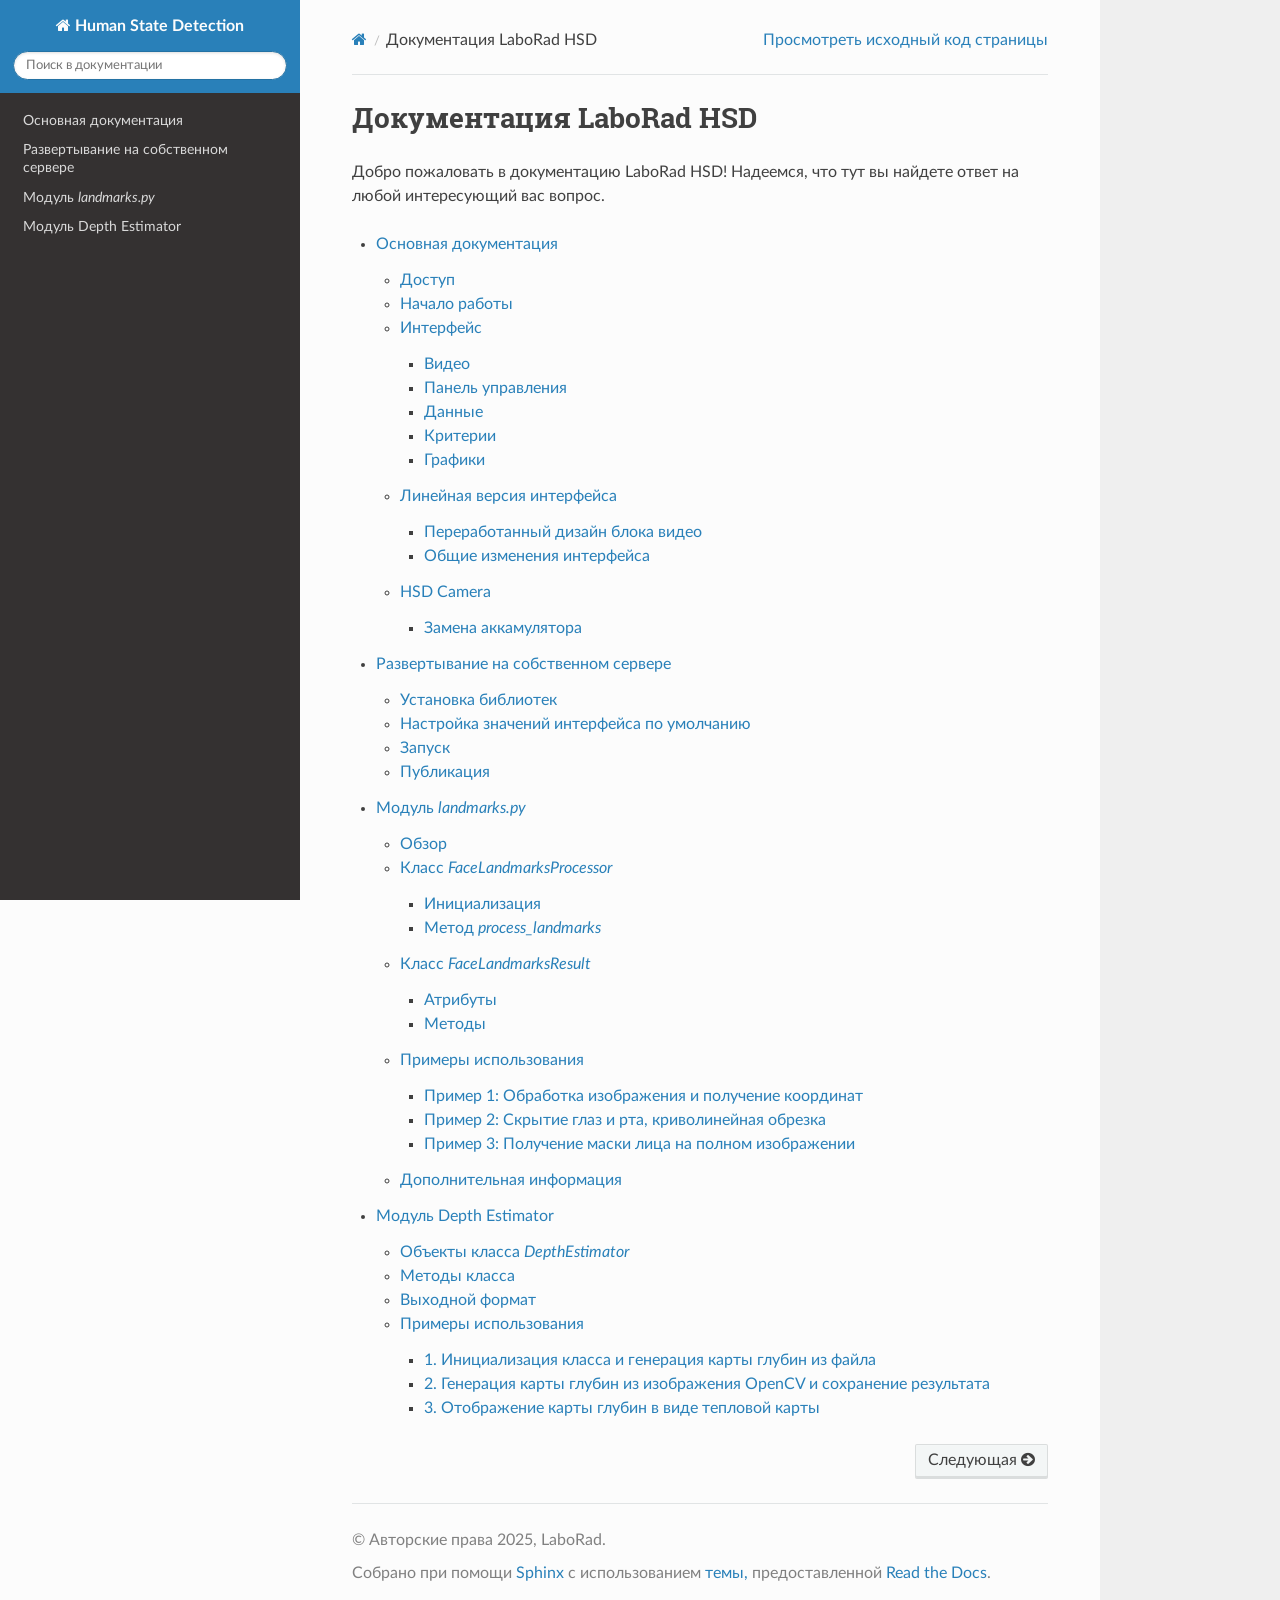
==== commit 79977320: "Update docs 13.02.2025a In docs used update 2024.12.13a Now is 2025.02.03" ====
--- a/index.html
+++ b/index.html
@@ -45,6 +45,8 @@
               <ul>
 <li class="toctree-l1"><a class="reference internal" href="main.html">Основная документация</a></li>
 <li class="toctree-l1"><a class="reference internal" href="server.html">Развертывание на собственном сервере</a></li>
+<li class="toctree-l1"><a class="reference internal" href="moduleLms.html">Модуль <cite>landmarks.py</cite></a></li>
+<li class="toctree-l1"><a class="reference internal" href="moduleDE.html">Модуль Depth Estimator</a></li>
 </ul>
 
         </div>
@@ -105,6 +107,39 @@
 <li class="toctree-l2"><a class="reference internal" href="server.html#id7">Публикация</a></li>
 </ul>
 </li>
+<li class="toctree-l1"><a class="reference internal" href="moduleLms.html">Модуль <cite>landmarks.py</cite></a><ul>
+<li class="toctree-l2"><a class="reference internal" href="moduleLms.html#id2">Обзор</a></li>
+<li class="toctree-l2"><a class="reference internal" href="moduleLms.html#facelandmarksprocessor">Класс <cite>FaceLandmarksProcessor</cite></a><ul>
+<li class="toctree-l3"><a class="reference internal" href="moduleLms.html#id3">Инициализация</a></li>
+<li class="toctree-l3"><a class="reference internal" href="moduleLms.html#process-landmarks">Метод <cite>process_landmarks</cite></a></li>
+</ul>
+</li>
+<li class="toctree-l2"><a class="reference internal" href="moduleLms.html#facelandmarksresult">Класс <cite>FaceLandmarksResult</cite></a><ul>
+<li class="toctree-l3"><a class="reference internal" href="moduleLms.html#id4">Атрибуты</a></li>
+<li class="toctree-l3"><a class="reference internal" href="moduleLms.html#id5">Методы</a></li>
+</ul>
+</li>
+<li class="toctree-l2"><a class="reference internal" href="moduleLms.html#id6">Примеры использования</a><ul>
+<li class="toctree-l3"><a class="reference internal" href="moduleLms.html#id7">Пример 1: Обработка изображения и получение координат</a></li>
+<li class="toctree-l3"><a class="reference internal" href="moduleLms.html#id8">Пример 2: Скрытие глаз и рта, криволинейная обрезка</a></li>
+<li class="toctree-l3"><a class="reference internal" href="moduleLms.html#id9">Пример 3: Получение маски лица на полном изображении</a></li>
+</ul>
+</li>
+<li class="toctree-l2"><a class="reference internal" href="moduleLms.html#id10">Дополнительная информация</a></li>
+</ul>
+</li>
+<li class="toctree-l1"><a class="reference internal" href="moduleDE.html">Модуль Depth Estimator</a><ul>
+<li class="toctree-l2"><a class="reference internal" href="moduleDE.html#depthestimator">Объекты класса <cite>DepthEstimator</cite></a></li>
+<li class="toctree-l2"><a class="reference internal" href="moduleDE.html#id2">Методы класса</a></li>
+<li class="toctree-l2"><a class="reference internal" href="moduleDE.html#id3">Выходной формат</a></li>
+<li class="toctree-l2"><a class="reference internal" href="moduleDE.html#id4">Примеры использования</a><ul>
+<li class="toctree-l3"><a class="reference internal" href="moduleDE.html#id5">1. Инициализация класса и генерация карты глубин из файла</a></li>
+<li class="toctree-l3"><a class="reference internal" href="moduleDE.html#opencv">2. Генерация карты глубин из изображения OpenCV и сохранение результата</a></li>
+<li class="toctree-l3"><a class="reference internal" href="moduleDE.html#id6">3. Отображение карты глубин в виде тепловой карты</a></li>
+</ul>
+</li>
+</ul>
+</li>
 </ul>
 </div>
 </section>
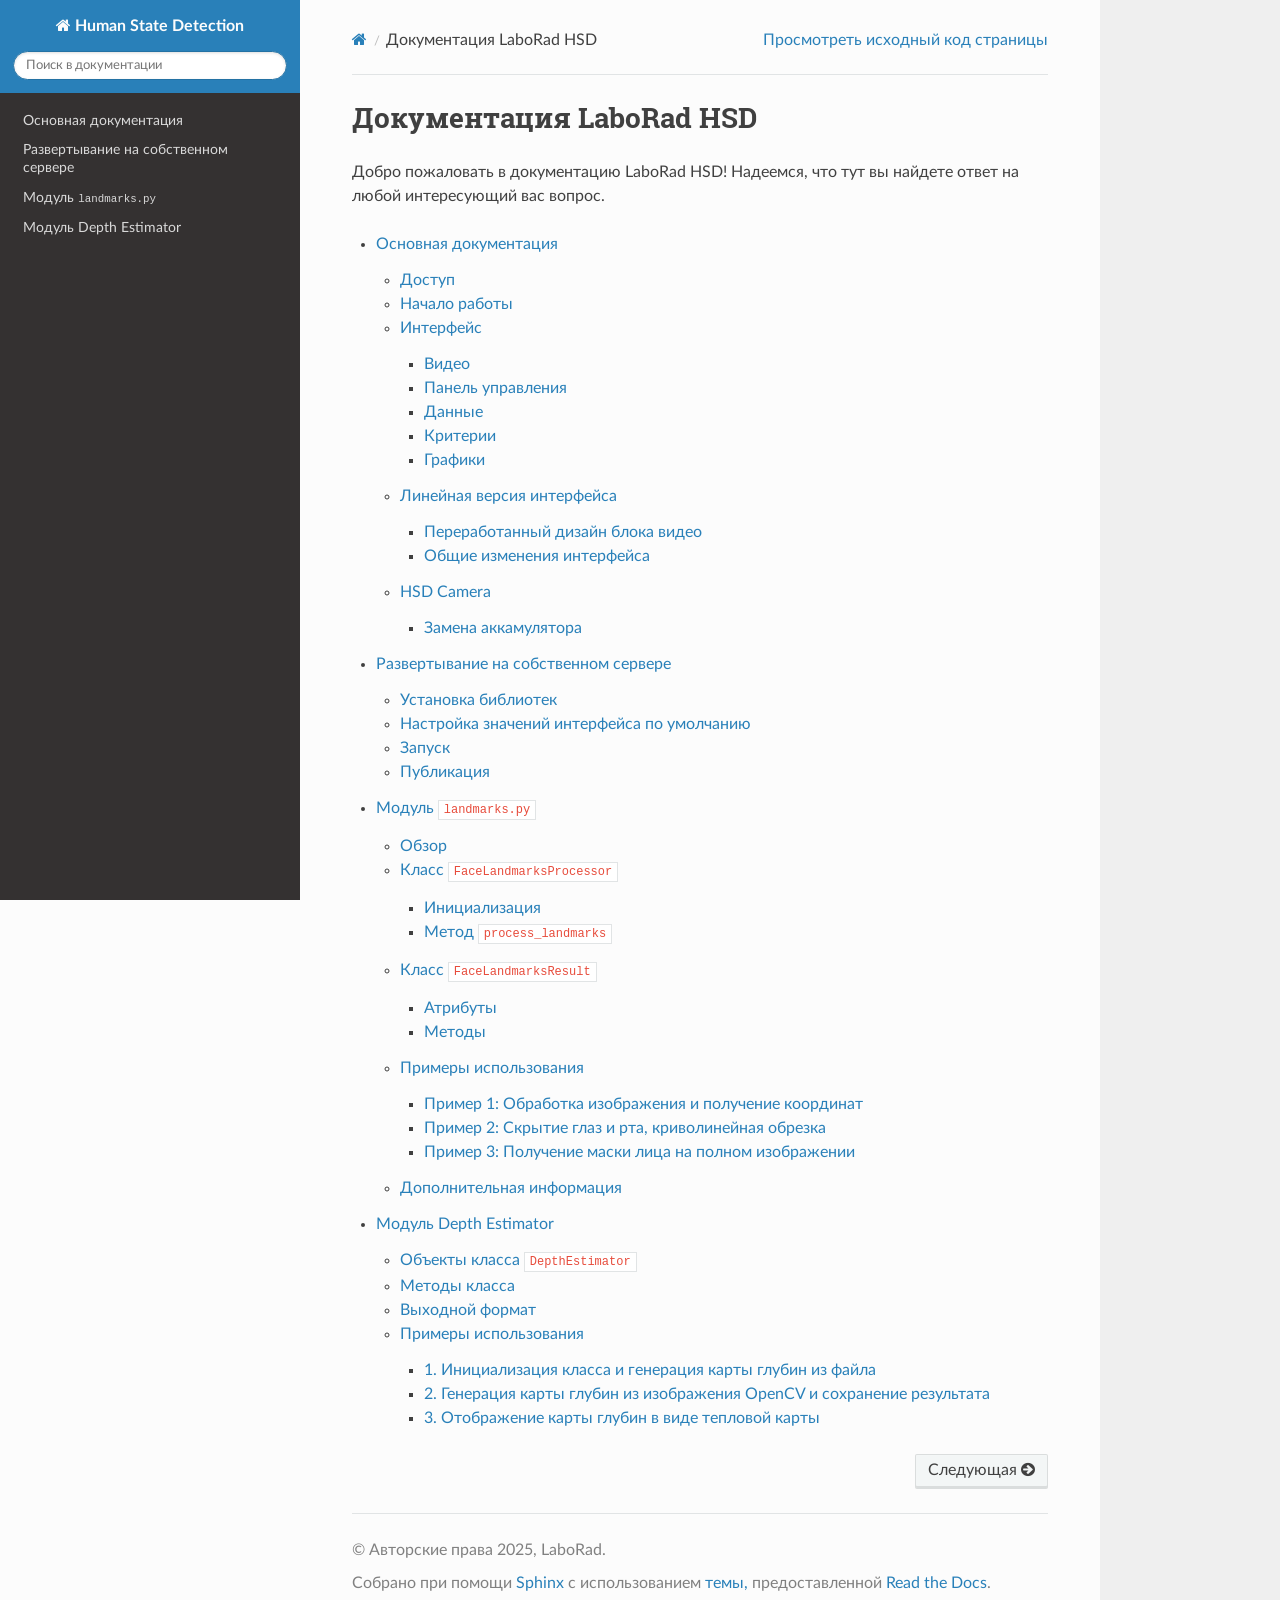
==== commit 776d7146: "Update docs 13.02.2025b fix" ====
--- a/index.html
+++ b/index.html
@@ -45,7 +45,7 @@
               <ul>
 <li class="toctree-l1"><a class="reference internal" href="main.html">Основная документация</a></li>
 <li class="toctree-l1"><a class="reference internal" href="server.html">Развертывание на собственном сервере</a></li>
-<li class="toctree-l1"><a class="reference internal" href="moduleLms.html">Модуль <cite>landmarks.py</cite></a></li>
+<li class="toctree-l1"><a class="reference internal" href="moduleLms.html">Модуль <code class="docutils literal notranslate"><span class="pre">landmarks.py</span></code></a></li>
 <li class="toctree-l1"><a class="reference internal" href="moduleDE.html">Модуль Depth Estimator</a></li>
 </ul>
 
@@ -107,14 +107,14 @@
 <li class="toctree-l2"><a class="reference internal" href="server.html#id7">Публикация</a></li>
 </ul>
 </li>
-<li class="toctree-l1"><a class="reference internal" href="moduleLms.html">Модуль <cite>landmarks.py</cite></a><ul>
+<li class="toctree-l1"><a class="reference internal" href="moduleLms.html">Модуль <code class="docutils literal notranslate"><span class="pre">landmarks.py</span></code></a><ul>
 <li class="toctree-l2"><a class="reference internal" href="moduleLms.html#id2">Обзор</a></li>
-<li class="toctree-l2"><a class="reference internal" href="moduleLms.html#facelandmarksprocessor">Класс <cite>FaceLandmarksProcessor</cite></a><ul>
+<li class="toctree-l2"><a class="reference internal" href="moduleLms.html#facelandmarksprocessor">Класс <code class="docutils literal notranslate"><span class="pre">FaceLandmarksProcessor</span></code></a><ul>
 <li class="toctree-l3"><a class="reference internal" href="moduleLms.html#id3">Инициализация</a></li>
-<li class="toctree-l3"><a class="reference internal" href="moduleLms.html#process-landmarks">Метод <cite>process_landmarks</cite></a></li>
+<li class="toctree-l3"><a class="reference internal" href="moduleLms.html#process-landmarks">Метод <code class="docutils literal notranslate"><span class="pre">process_landmarks</span></code></a></li>
 </ul>
 </li>
-<li class="toctree-l2"><a class="reference internal" href="moduleLms.html#facelandmarksresult">Класс <cite>FaceLandmarksResult</cite></a><ul>
+<li class="toctree-l2"><a class="reference internal" href="moduleLms.html#facelandmarksresult">Класс <code class="docutils literal notranslate"><span class="pre">FaceLandmarksResult</span></code></a><ul>
 <li class="toctree-l3"><a class="reference internal" href="moduleLms.html#id4">Атрибуты</a></li>
 <li class="toctree-l3"><a class="reference internal" href="moduleLms.html#id5">Методы</a></li>
 </ul>
@@ -129,7 +129,7 @@
 </ul>
 </li>
 <li class="toctree-l1"><a class="reference internal" href="moduleDE.html">Модуль Depth Estimator</a><ul>
-<li class="toctree-l2"><a class="reference internal" href="moduleDE.html#depthestimator">Объекты класса <cite>DepthEstimator</cite></a></li>
+<li class="toctree-l2"><a class="reference internal" href="moduleDE.html#depthestimator">Объекты класса <code class="docutils literal notranslate"><span class="pre">DepthEstimator</span></code></a></li>
 <li class="toctree-l2"><a class="reference internal" href="moduleDE.html#id2">Методы класса</a></li>
 <li class="toctree-l2"><a class="reference internal" href="moduleDE.html#id3">Выходной формат</a></li>
 <li class="toctree-l2"><a class="reference internal" href="moduleDE.html#id4">Примеры использования</a><ul>
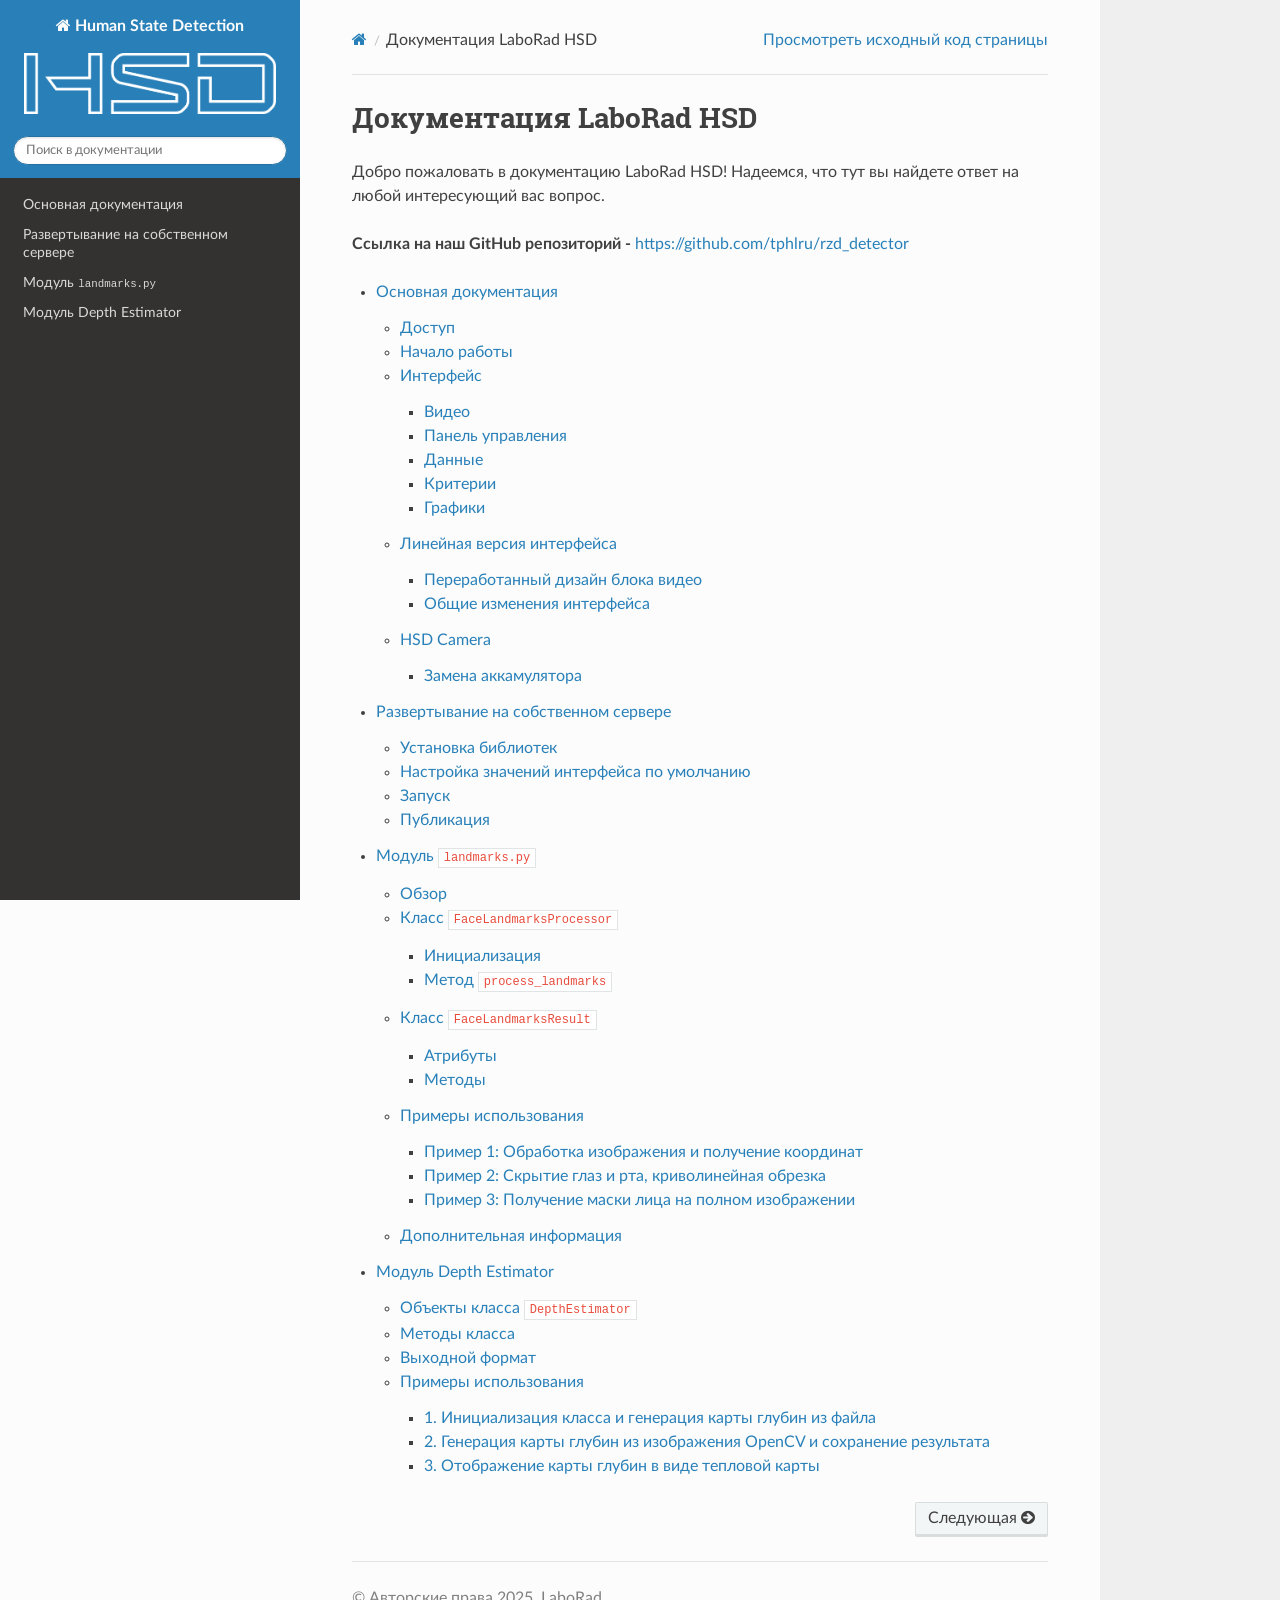
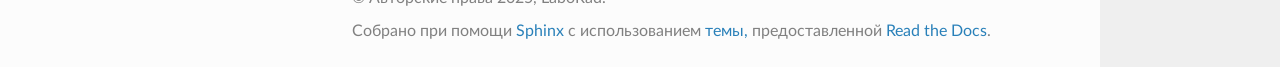
==== commit b0a45da7: "Update 2025.02.14a Added logo --- In docs used update 2024.12.13a Now is 2025.02.03" ====
--- a/index.html
+++ b/index.html
@@ -33,6 +33,7 @@
           
           <a href="#" class="icon icon-home">
             Human State Detection
+              <img src="_static/text1.png" class="logo" alt="Логотип"/>
           </a>
 <div role="search">
   <form id="rtd-search-form" class="wy-form" action="search.html" method="get">
@@ -76,6 +77,7 @@
   <section id="laborad-hsd">
 <h1>Документация LaboRad HSD<a class="headerlink" href="#laborad-hsd" title="Ссылка на этот заголовок"></a></h1>
 <p>Добро пожаловать в документацию LaboRad HSD! Надеемся, что тут вы найдете ответ на любой интересующий вас вопрос.</p>
+<p><strong>Ссылка на наш GitHub репозиторий -</strong> <a class="reference external" href="https://github.com/tphlru/rzd_detector">https://github.com/tphlru/rzd_detector</a></p>
 <div class="toctree-wrapper compound">
 <ul>
 <li class="toctree-l1"><a class="reference internal" href="main.html">Основная документация</a><ul>
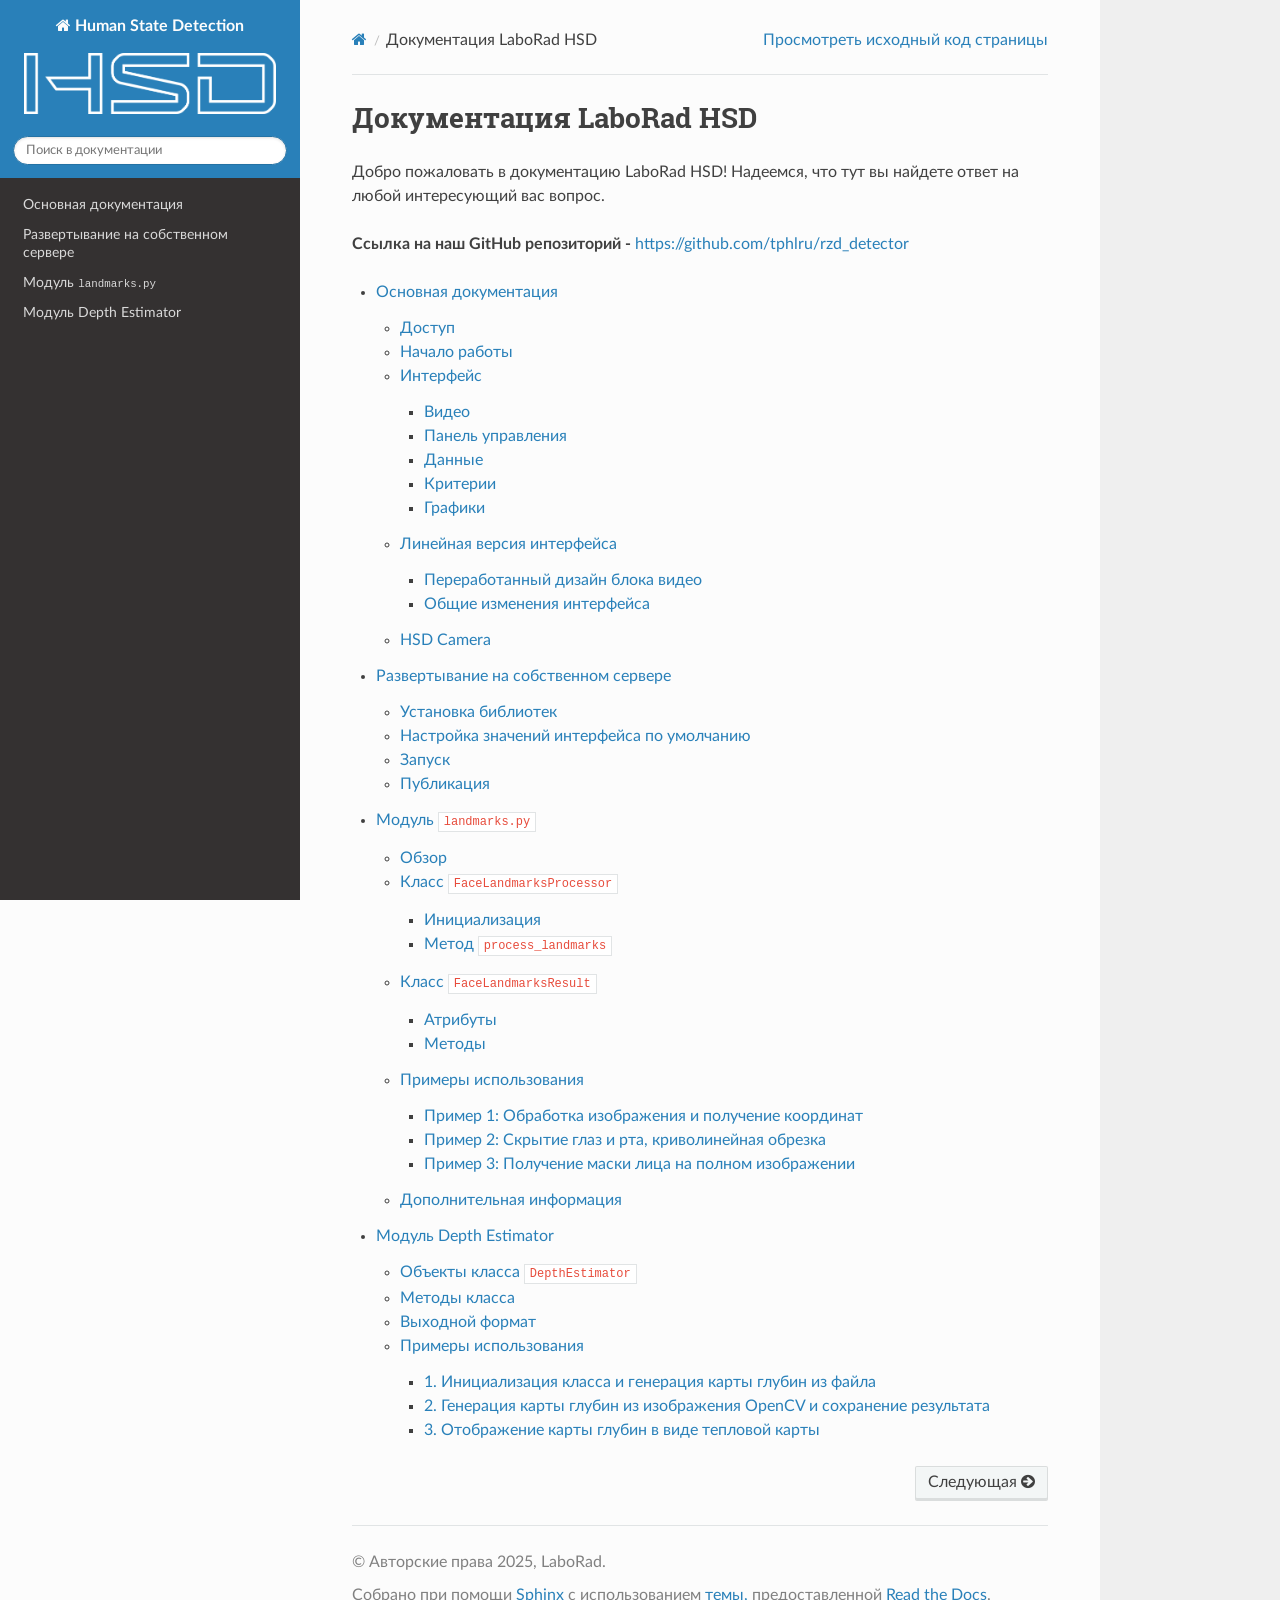
==== commit df76497e: "Update docs (micro fixes) without comment" ====
--- a/index.html
+++ b/index.html
@@ -14,9 +14,9 @@
       <script src="_static/jquery.js?v=5d32c60e"></script>
       <script src="_static/_sphinx_javascript_frameworks_compat.js?v=2cd50e6c"></script>
       <script src="_static/documentation_options.js?v=bc2f3c57"></script>
-      <script src="_static/doctools.js?v=9bcbadda"></script>
+      <script src="_static/doctools.js?v=9a2dae69"></script>
       <script src="_static/sphinx_highlight.js?v=dc90522c"></script>
-      <script src="_static/translations.js?v=5b699b7f"></script>
+      <script src="_static/translations.js?v=9bfe3ffa"></script>
     <script src="_static/js/theme.js"></script>
     <link rel="index" title="Алфавитный указатель" href="genindex.html" />
     <link rel="search" title="Поиск" href="search.html" />
@@ -96,10 +96,7 @@
 <li class="toctree-l3"><a class="reference internal" href="main.html#id14">Общие изменения интерфейса</a></li>
 </ul>
 </li>
-<li class="toctree-l2"><a class="reference internal" href="main.html#hsd-camera">HSD Camera</a><ul>
-<li class="toctree-l3"><a class="reference internal" href="main.html#id15">Замена аккамулятора</a></li>
-</ul>
-</li>
+<li class="toctree-l2"><a class="reference internal" href="main.html#hsd-camera">HSD Camera</a></li>
 </ul>
 </li>
 <li class="toctree-l1"><a class="reference internal" href="server.html">Развертывание на собственном сервере</a><ul>
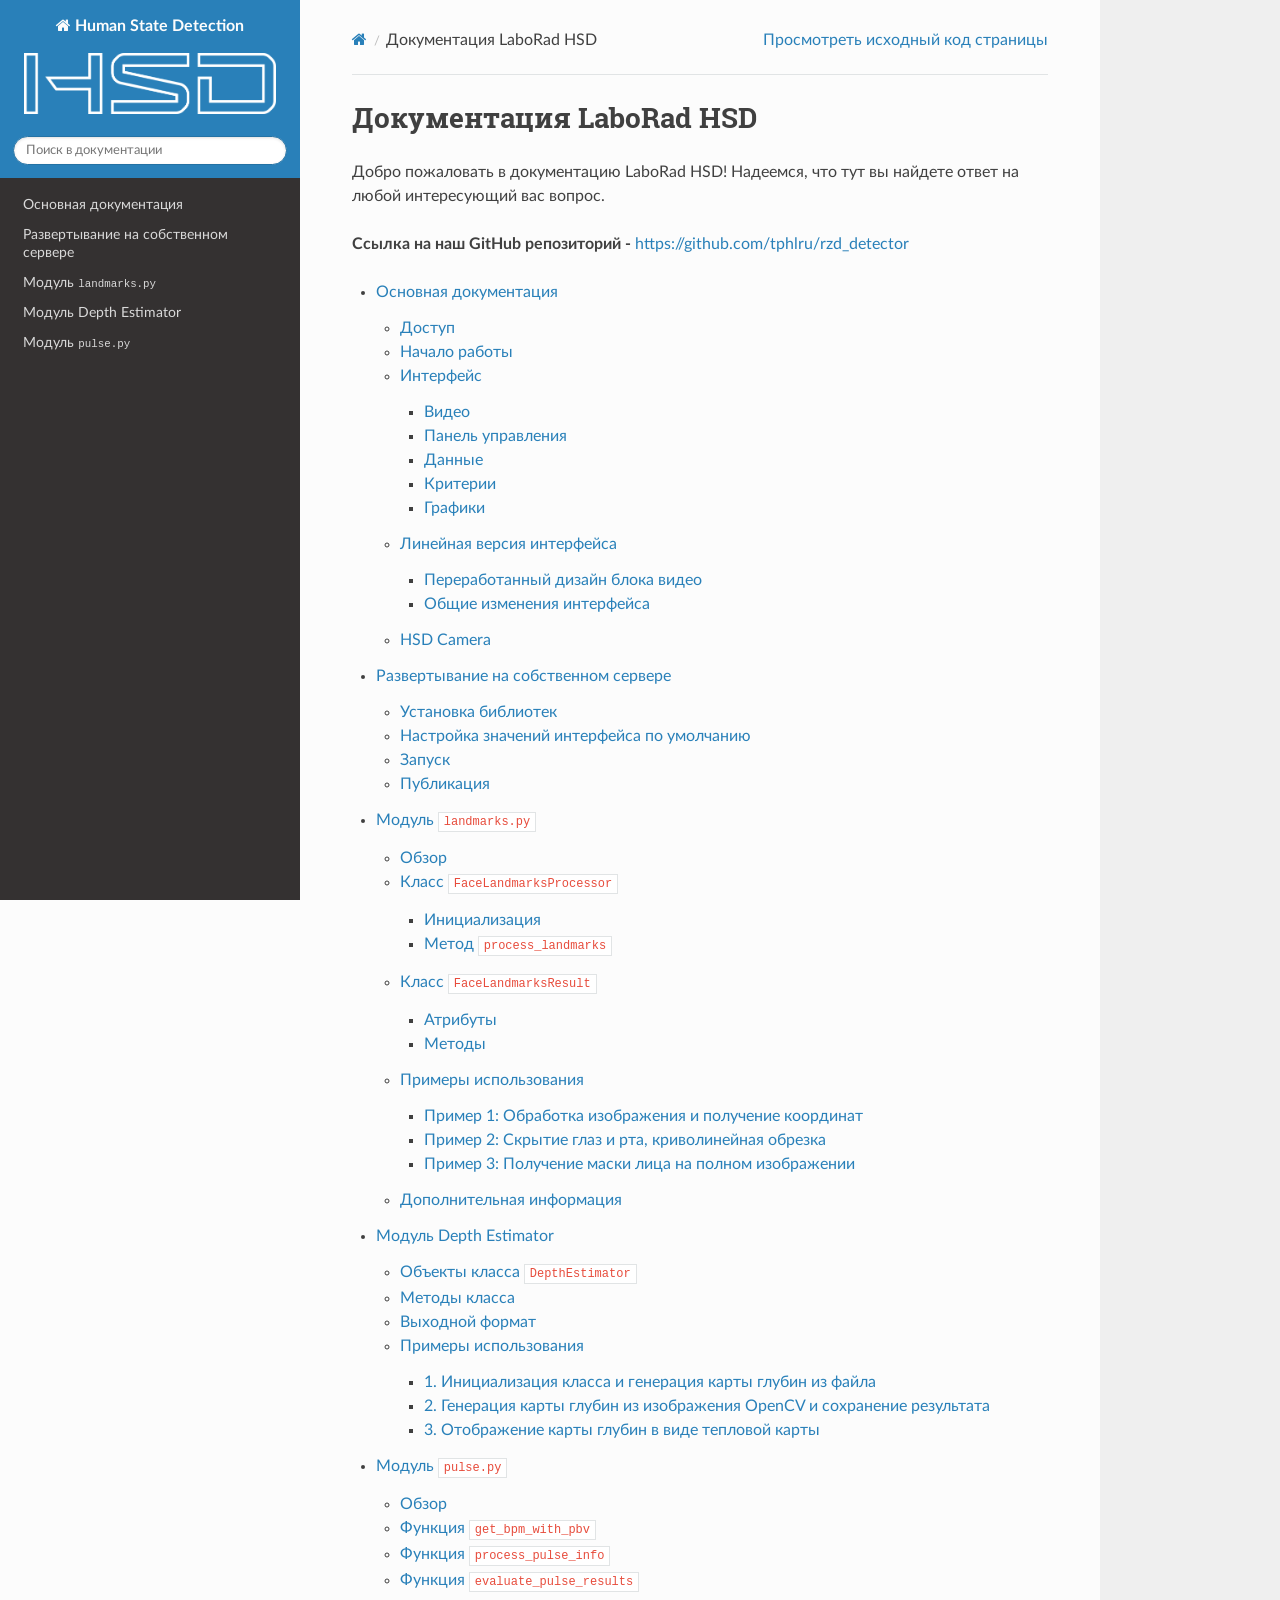
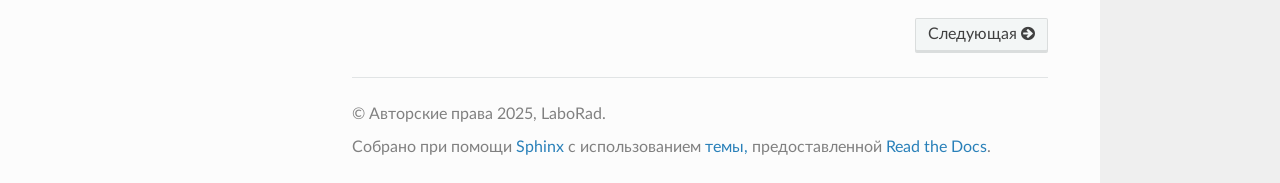
==== commit f73d9c79: "Upload pulse.py current version not changed" ====
--- a/index.html
+++ b/index.html
@@ -48,6 +48,7 @@
 <li class="toctree-l1"><a class="reference internal" href="server.html">Развертывание на собственном сервере</a></li>
 <li class="toctree-l1"><a class="reference internal" href="moduleLms.html">Модуль <code class="docutils literal notranslate"><span class="pre">landmarks.py</span></code></a></li>
 <li class="toctree-l1"><a class="reference internal" href="moduleDE.html">Модуль Depth Estimator</a></li>
+<li class="toctree-l1"><a class="reference internal" href="modulePulse.html">Модуль <code class="docutils literal notranslate"><span class="pre">pulse.py</span></code></a></li>
 </ul>
 
         </div>
@@ -139,6 +140,13 @@
 </li>
 </ul>
 </li>
+<li class="toctree-l1"><a class="reference internal" href="modulePulse.html">Модуль <code class="docutils literal notranslate"><span class="pre">pulse.py</span></code></a><ul>
+<li class="toctree-l2"><a class="reference internal" href="modulePulse.html#id2">Обзор</a></li>
+<li class="toctree-l2"><a class="reference internal" href="modulePulse.html#get-bpm-with-pbv">Функция <code class="docutils literal notranslate"><span class="pre">get_bpm_with_pbv</span></code></a></li>
+<li class="toctree-l2"><a class="reference internal" href="modulePulse.html#process-pulse-info">Функция <code class="docutils literal notranslate"><span class="pre">process_pulse_info</span></code></a></li>
+<li class="toctree-l2"><a class="reference internal" href="modulePulse.html#evaluate-pulse-results">Функция <code class="docutils literal notranslate"><span class="pre">evaluate_pulse_results</span></code></a></li>
+</ul>
+</li>
 </ul>
 </div>
 </section>
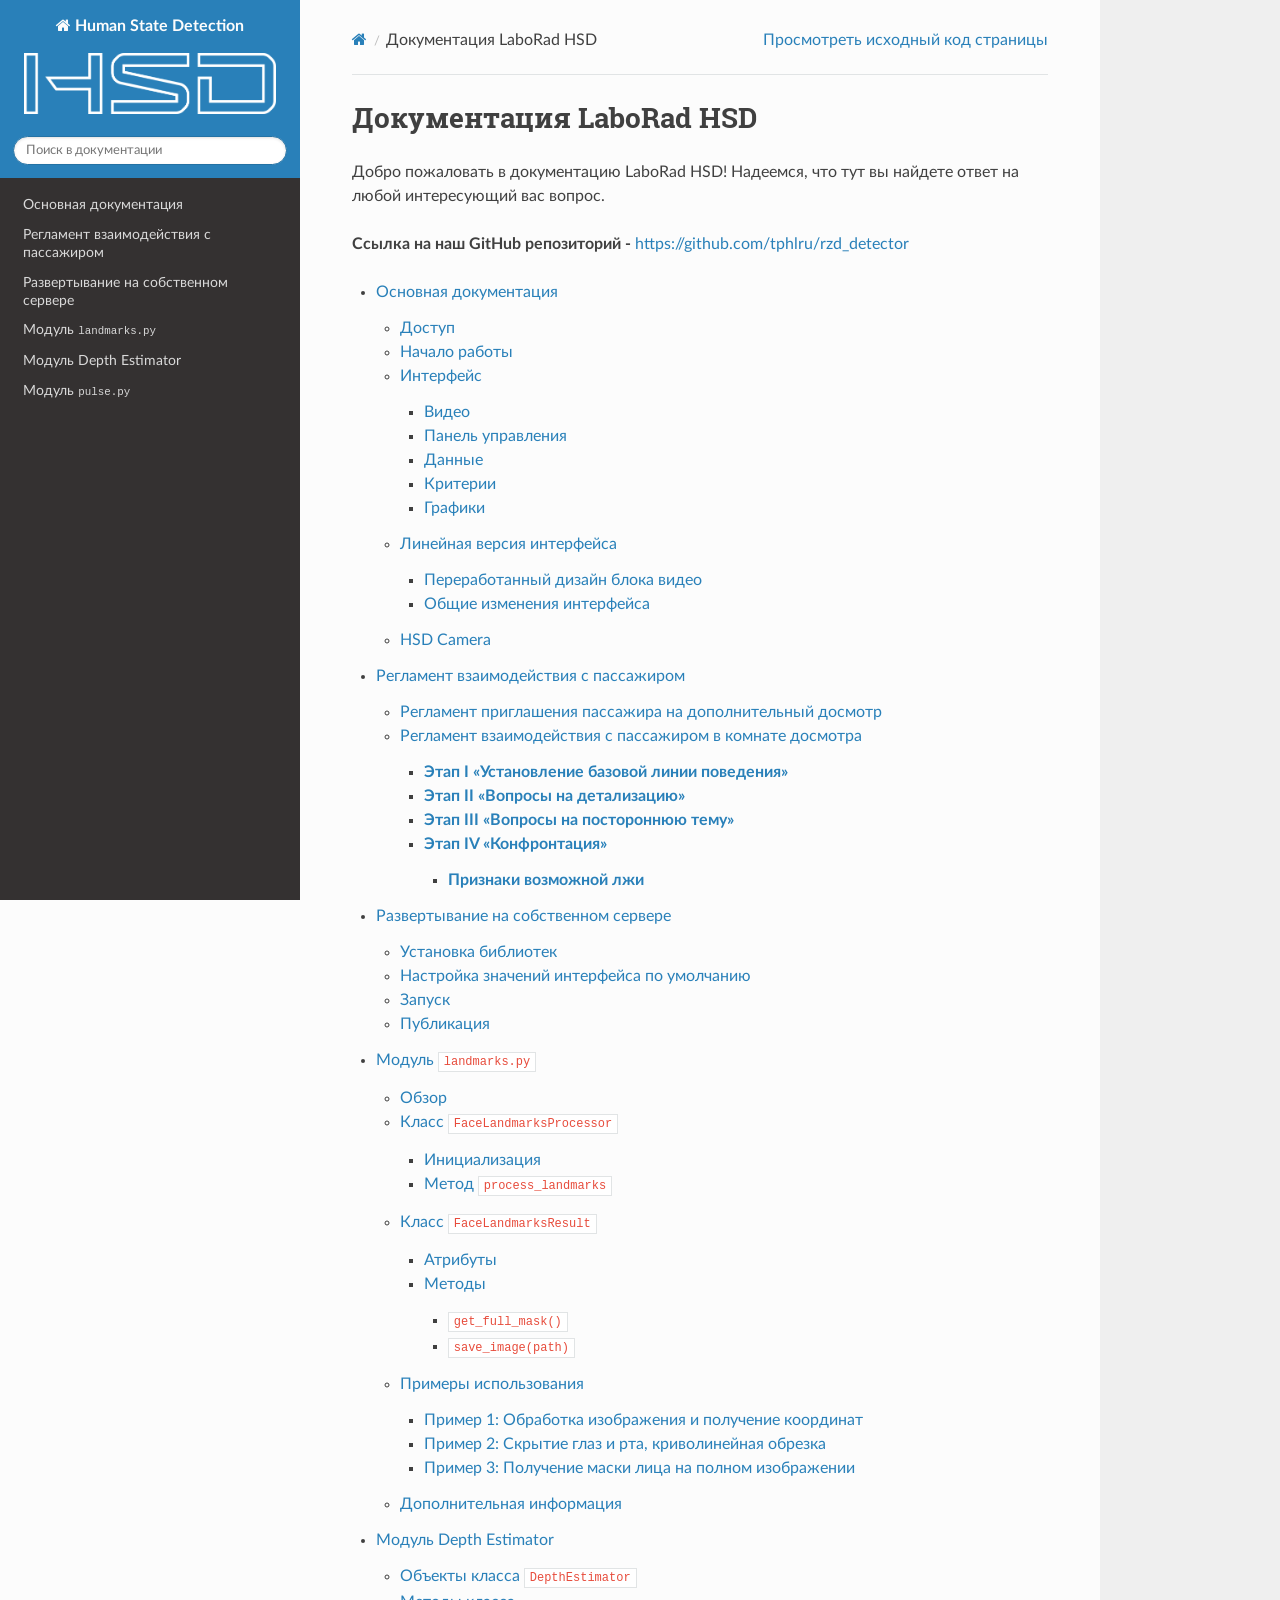
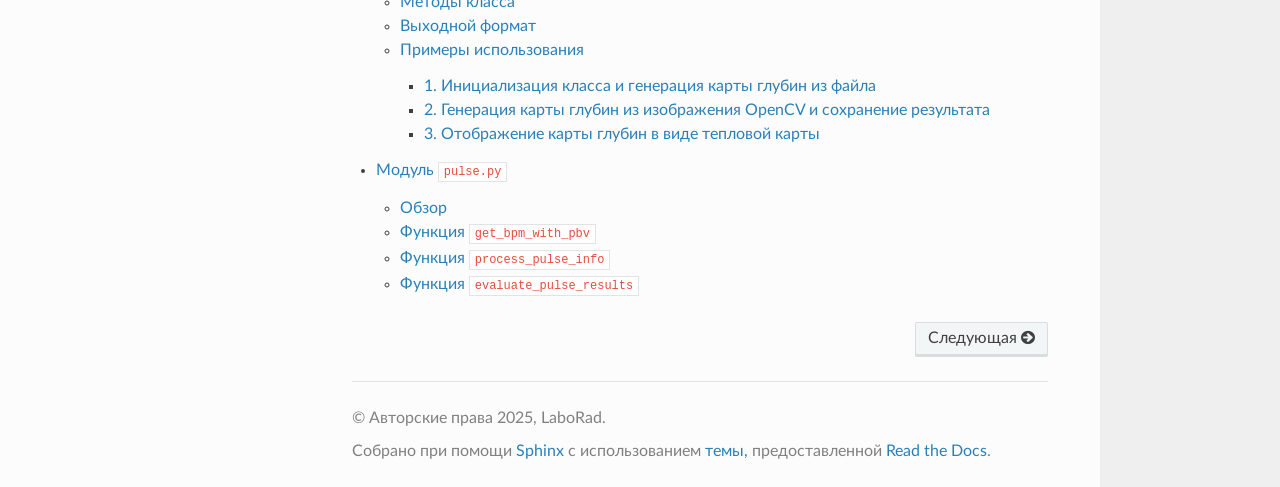
==== commit 25f296a0: "Update docs without date  - add regulations" ====
--- a/index.html
+++ b/index.html
@@ -7,7 +7,7 @@
 
   <meta name="viewport" content="width=device-width, initial-scale=1.0" />
   <title>Документация LaboRad HSD &mdash; документация Human State Detection preview 1.2.1</title>
-      <link rel="stylesheet" type="text/css" href="_static/pygments.css?v=80d5e7a1" />
+      <link rel="stylesheet" type="text/css" href="_static/pygments.css?v=b86133f3" />
       <link rel="stylesheet" type="text/css" href="_static/css/theme.css?v=e59714d7" />
 
   
@@ -45,6 +45,7 @@
         </div><div class="wy-menu wy-menu-vertical" data-spy="affix" role="navigation" aria-label="Меню навигации">
               <ul>
 <li class="toctree-l1"><a class="reference internal" href="main.html">Основная документация</a></li>
+<li class="toctree-l1"><a class="reference internal" href="regulations.html">Регламент взаимодействия с пассажиром</a></li>
 <li class="toctree-l1"><a class="reference internal" href="server.html">Развертывание на собственном сервере</a></li>
 <li class="toctree-l1"><a class="reference internal" href="moduleLms.html">Модуль <code class="docutils literal notranslate"><span class="pre">landmarks.py</span></code></a></li>
 <li class="toctree-l1"><a class="reference internal" href="moduleDE.html">Модуль Depth Estimator</a></li>
@@ -100,6 +101,20 @@
 <li class="toctree-l2"><a class="reference internal" href="main.html#hsd-camera">HSD Camera</a></li>
 </ul>
 </li>
+<li class="toctree-l1"><a class="reference internal" href="regulations.html">Регламент взаимодействия с пассажиром</a><ul>
+<li class="toctree-l2"><a class="reference internal" href="regulations.html#id2">Регламент приглашения пассажира на дополнительный досмотр</a></li>
+<li class="toctree-l2"><a class="reference internal" href="regulations.html#id3">Регламент взаимодействия с пассажиром в комнате досмотра</a><ul>
+<li class="toctree-l3"><a class="reference internal" href="regulations.html#i"><strong>Этап I «Установление базовой линии поведения»</strong></a></li>
+<li class="toctree-l3"><a class="reference internal" href="regulations.html#ii"><strong>Этап II «Вопросы на детализацию»</strong></a></li>
+<li class="toctree-l3"><a class="reference internal" href="regulations.html#iii"><strong>Этап III «Вопросы на постороннюю тему»</strong></a></li>
+<li class="toctree-l3"><a class="reference internal" href="regulations.html#iv"><strong>Этап IV «Конфронтация»</strong></a><ul>
+<li class="toctree-l4"><a class="reference internal" href="regulations.html#id4"><strong>Признаки возможной лжи</strong></a></li>
+</ul>
+</li>
+</ul>
+</li>
+</ul>
+</li>
 <li class="toctree-l1"><a class="reference internal" href="server.html">Развертывание на собственном сервере</a><ul>
 <li class="toctree-l2"><a class="reference internal" href="server.html#id2">Установка библиотек</a></li>
 <li class="toctree-l2"><a class="reference internal" href="server.html#id3">Настройка значений интерфейса по умолчанию</a></li>
@@ -116,7 +131,11 @@
 </li>
 <li class="toctree-l2"><a class="reference internal" href="moduleLms.html#facelandmarksresult">Класс <code class="docutils literal notranslate"><span class="pre">FaceLandmarksResult</span></code></a><ul>
 <li class="toctree-l3"><a class="reference internal" href="moduleLms.html#id4">Атрибуты</a></li>
-<li class="toctree-l3"><a class="reference internal" href="moduleLms.html#id5">Методы</a></li>
+<li class="toctree-l3"><a class="reference internal" href="moduleLms.html#id5">Методы</a><ul>
+<li class="toctree-l4"><a class="reference internal" href="moduleLms.html#get-full-mask"><code class="docutils literal notranslate"><span class="pre">get_full_mask()</span></code></a></li>
+<li class="toctree-l4"><a class="reference internal" href="moduleLms.html#save-image-path"><code class="docutils literal notranslate"><span class="pre">save_image(path)</span></code></a></li>
+</ul>
+</li>
 </ul>
 </li>
 <li class="toctree-l2"><a class="reference internal" href="moduleLms.html#id6">Примеры использования</a><ul>
--- a/_static/pygments.css
+++ b/_static/pygments.css
@@ -0,0 +1,75 @@
+pre { line-height: 125%; }
+td.linenos .normal { color: inherit; background-color: transparent; padding-left: 5px; padding-right: 5px; }
+span.linenos { color: inherit; background-color: transparent; padding-left: 5px; padding-right: 5px; }
+td.linenos .special { color: #000000; background-color: #ffffc0; padding-left: 5px; padding-right: 5px; }
+span.linenos.special { color: #000000; background-color: #ffffc0; padding-left: 5px; padding-right: 5px; }
+.highlight .hll { background-color: #ffffcc }
+.highlight { background: #f8f8f8; }
+.highlight .c { color: #3D7B7B; font-style: italic } /* Comment */
+.highlight .err { border: 1px solid #F00 } /* Error */
+.highlight .k { color: #008000; font-weight: bold } /* Keyword */
+.highlight .o { color: #666 } /* Operator */
+.highlight .ch { color: #3D7B7B; font-style: italic } /* Comment.Hashbang */
+.highlight .cm { color: #3D7B7B; font-style: italic } /* Comment.Multiline */
+.highlight .cp { color: #9C6500 } /* Comment.Preproc */
+.highlight .cpf { color: #3D7B7B; font-style: italic } /* Comment.PreprocFile */
+.highlight .c1 { color: #3D7B7B; font-style: italic } /* Comment.Single */
+.highlight .cs { color: #3D7B7B; font-style: italic } /* Comment.Special */
+.highlight .gd { color: #A00000 } /* Generic.Deleted */
+.highlight .ge { font-style: italic } /* Generic.Emph */
+.highlight .ges { font-weight: bold; font-style: italic } /* Generic.EmphStrong */
+.highlight .gr { color: #E40000 } /* Generic.Error */
+.highlight .gh { color: #000080; font-weight: bold } /* Generic.Heading */
+.highlight .gi { color: #008400 } /* Generic.Inserted */
+.highlight .go { color: #717171 } /* Generic.Output */
+.highlight .gp { color: #000080; font-weight: bold } /* Generic.Prompt */
+.highlight .gs { font-weight: bold } /* Generic.Strong */
+.highlight .gu { color: #800080; font-weight: bold } /* Generic.Subheading */
+.highlight .gt { color: #04D } /* Generic.Traceback */
+.highlight .kc { color: #008000; font-weight: bold } /* Keyword.Constant */
+.highlight .kd { color: #008000; font-weight: bold } /* Keyword.Declaration */
+.highlight .kn { color: #008000; font-weight: bold } /* Keyword.Namespace */
+.highlight .kp { color: #008000 } /* Keyword.Pseudo */
+.highlight .kr { color: #008000; font-weight: bold } /* Keyword.Reserved */
+.highlight .kt { color: #B00040 } /* Keyword.Type */
+.highlight .m { color: #666 } /* Literal.Number */
+.highlight .s { color: #BA2121 } /* Literal.String */
+.highlight .na { color: #687822 } /* Name.Attribute */
+.highlight .nb { color: #008000 } /* Name.Builtin */
+.highlight .nc { color: #00F; font-weight: bold } /* Name.Class */
+.highlight .no { color: #800 } /* Name.Constant */
+.highlight .nd { color: #A2F } /* Name.Decorator */
+.highlight .ni { color: #717171; font-weight: bold } /* Name.Entity */
+.highlight .ne { color: #CB3F38; font-weight: bold } /* Name.Exception */
+.highlight .nf { color: #00F } /* Name.Function */
+.highlight .nl { color: #767600 } /* Name.Label */
+.highlight .nn { color: #00F; font-weight: bold } /* Name.Namespace */
+.highlight .nt { color: #008000; font-weight: bold } /* Name.Tag */
+.highlight .nv { color: #19177C } /* Name.Variable */
+.highlight .ow { color: #A2F; font-weight: bold } /* Operator.Word */
+.highlight .w { color: #BBB } /* Text.Whitespace */
+.highlight .mb { color: #666 } /* Literal.Number.Bin */
+.highlight .mf { color: #666 } /* Literal.Number.Float */
+.highlight .mh { color: #666 } /* Literal.Number.Hex */
+.highlight .mi { color: #666 } /* Literal.Number.Integer */
+.highlight .mo { color: #666 } /* Literal.Number.Oct */
+.highlight .sa { color: #BA2121 } /* Literal.String.Affix */
+.highlight .sb { color: #BA2121 } /* Literal.String.Backtick */
+.highlight .sc { color: #BA2121 } /* Literal.String.Char */
+.highlight .dl { color: #BA2121 } /* Literal.String.Delimiter */
+.highlight .sd { color: #BA2121; font-style: italic } /* Literal.String.Doc */
+.highlight .s2 { color: #BA2121 } /* Literal.String.Double */
+.highlight .se { color: #AA5D1F; font-weight: bold } /* Literal.String.Escape */
+.highlight .sh { color: #BA2121 } /* Literal.String.Heredoc */
+.highlight .si { color: #A45A77; font-weight: bold } /* Literal.String.Interpol */
+.highlight .sx { color: #008000 } /* Literal.String.Other */
+.highlight .sr { color: #A45A77 } /* Literal.String.Regex */
+.highlight .s1 { color: #BA2121 } /* Literal.String.Single */
+.highlight .ss { color: #19177C } /* Literal.String.Symbol */
+.highlight .bp { color: #008000 } /* Name.Builtin.Pseudo */
+.highlight .fm { color: #00F } /* Name.Function.Magic */
+.highlight .vc { color: #19177C } /* Name.Variable.Class */
+.highlight .vg { color: #19177C } /* Name.Variable.Global */
+.highlight .vi { color: #19177C } /* Name.Variable.Instance */
+.highlight .vm { color: #19177C } /* Name.Variable.Magic */
+.highlight .il { color: #666 } /* Literal.Number.Integer.Long */
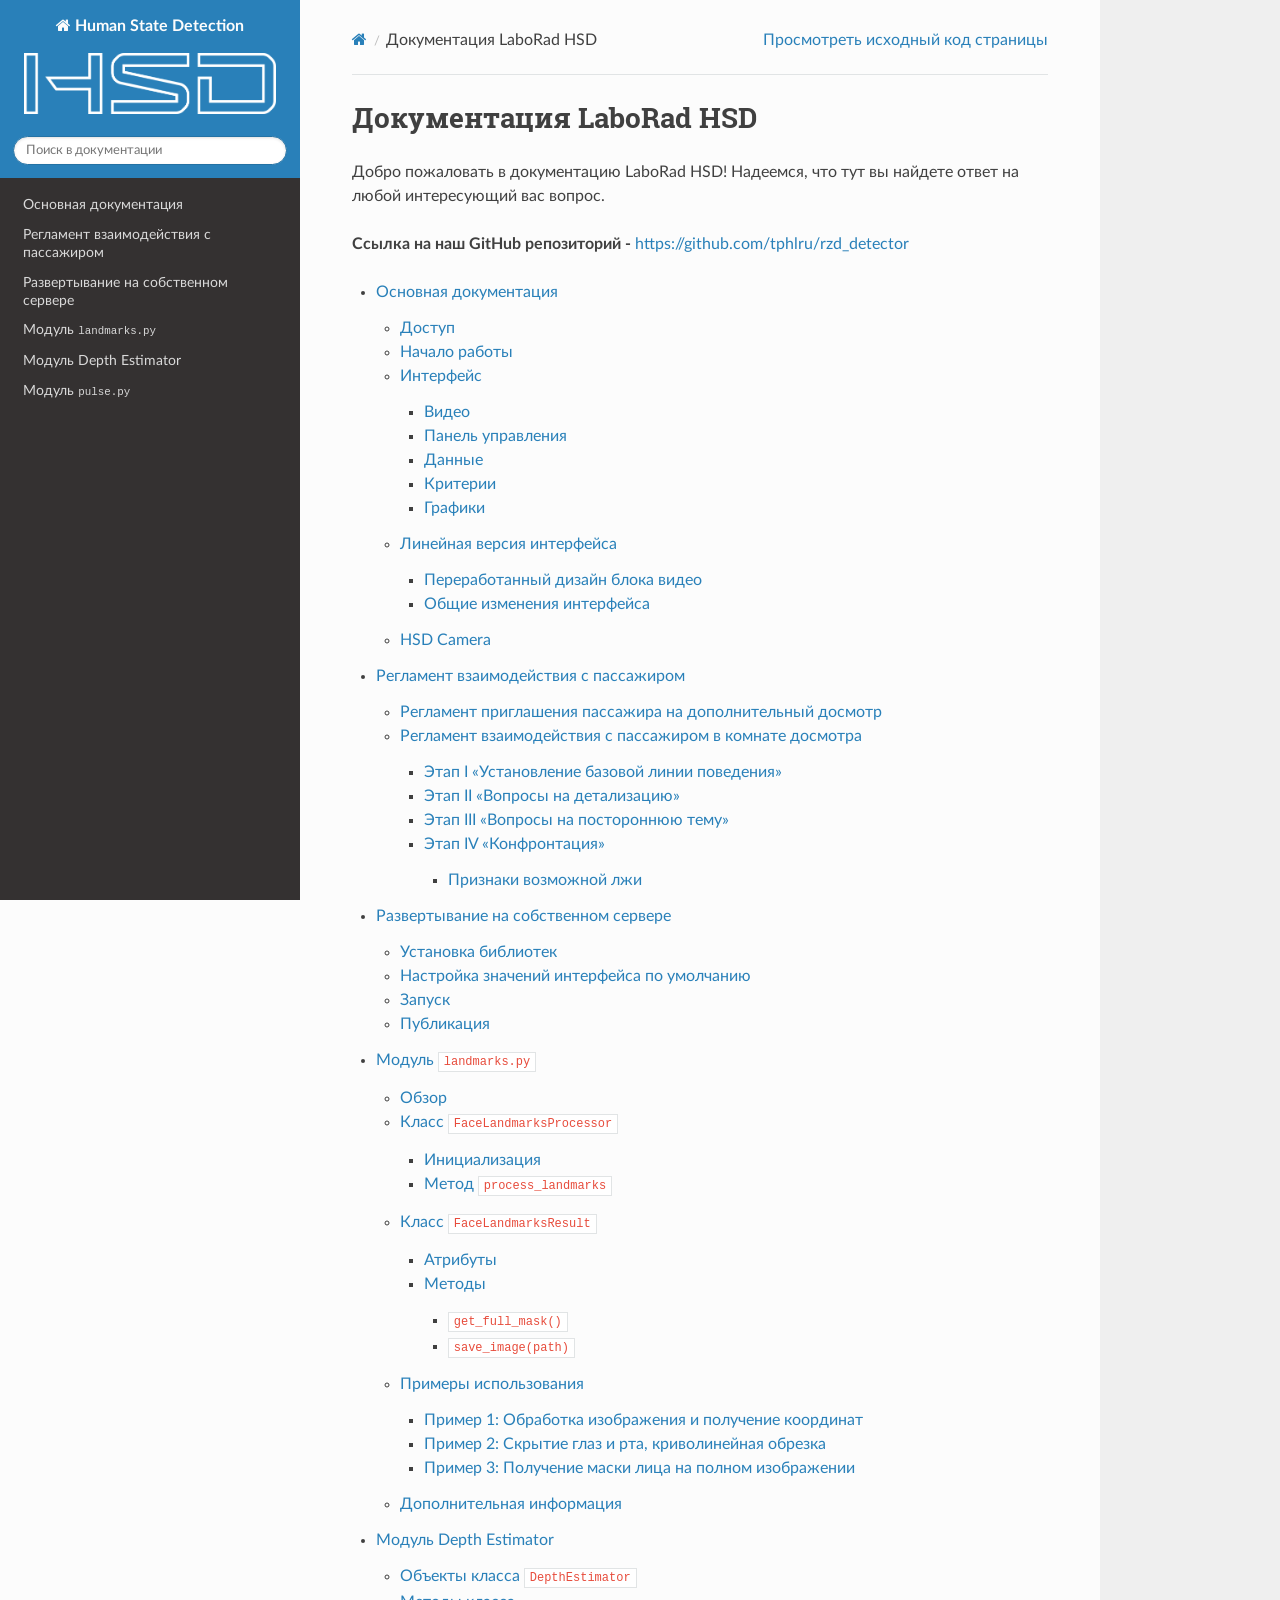
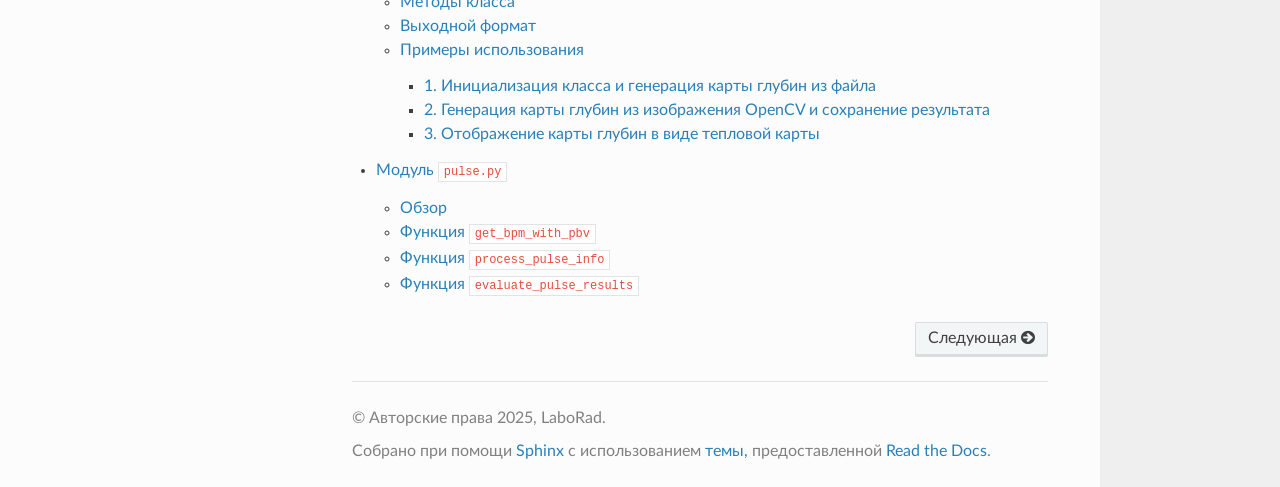
==== commit 7ddd4760: "Update regulations delete bold title" ====
--- a/index.html
+++ b/index.html
@@ -104,11 +104,11 @@
 <li class="toctree-l1"><a class="reference internal" href="regulations.html">Регламент взаимодействия с пассажиром</a><ul>
 <li class="toctree-l2"><a class="reference internal" href="regulations.html#id2">Регламент приглашения пассажира на дополнительный досмотр</a></li>
 <li class="toctree-l2"><a class="reference internal" href="regulations.html#id3">Регламент взаимодействия с пассажиром в комнате досмотра</a><ul>
-<li class="toctree-l3"><a class="reference internal" href="regulations.html#i"><strong>Этап I «Установление базовой линии поведения»</strong></a></li>
-<li class="toctree-l3"><a class="reference internal" href="regulations.html#ii"><strong>Этап II «Вопросы на детализацию»</strong></a></li>
-<li class="toctree-l3"><a class="reference internal" href="regulations.html#iii"><strong>Этап III «Вопросы на постороннюю тему»</strong></a></li>
-<li class="toctree-l3"><a class="reference internal" href="regulations.html#iv"><strong>Этап IV «Конфронтация»</strong></a><ul>
-<li class="toctree-l4"><a class="reference internal" href="regulations.html#id4"><strong>Признаки возможной лжи</strong></a></li>
+<li class="toctree-l3"><a class="reference internal" href="regulations.html#i">Этап I «Установление базовой линии поведения»</a></li>
+<li class="toctree-l3"><a class="reference internal" href="regulations.html#ii">Этап II «Вопросы на детализацию»</a></li>
+<li class="toctree-l3"><a class="reference internal" href="regulations.html#iii">Этап III «Вопросы на постороннюю тему»</a></li>
+<li class="toctree-l3"><a class="reference internal" href="regulations.html#iv">Этап IV «Конфронтация»</a><ul>
+<li class="toctree-l4"><a class="reference internal" href="regulations.html#id4">Признаки возможной лжи</a></li>
 </ul>
 </li>
 </ul>
